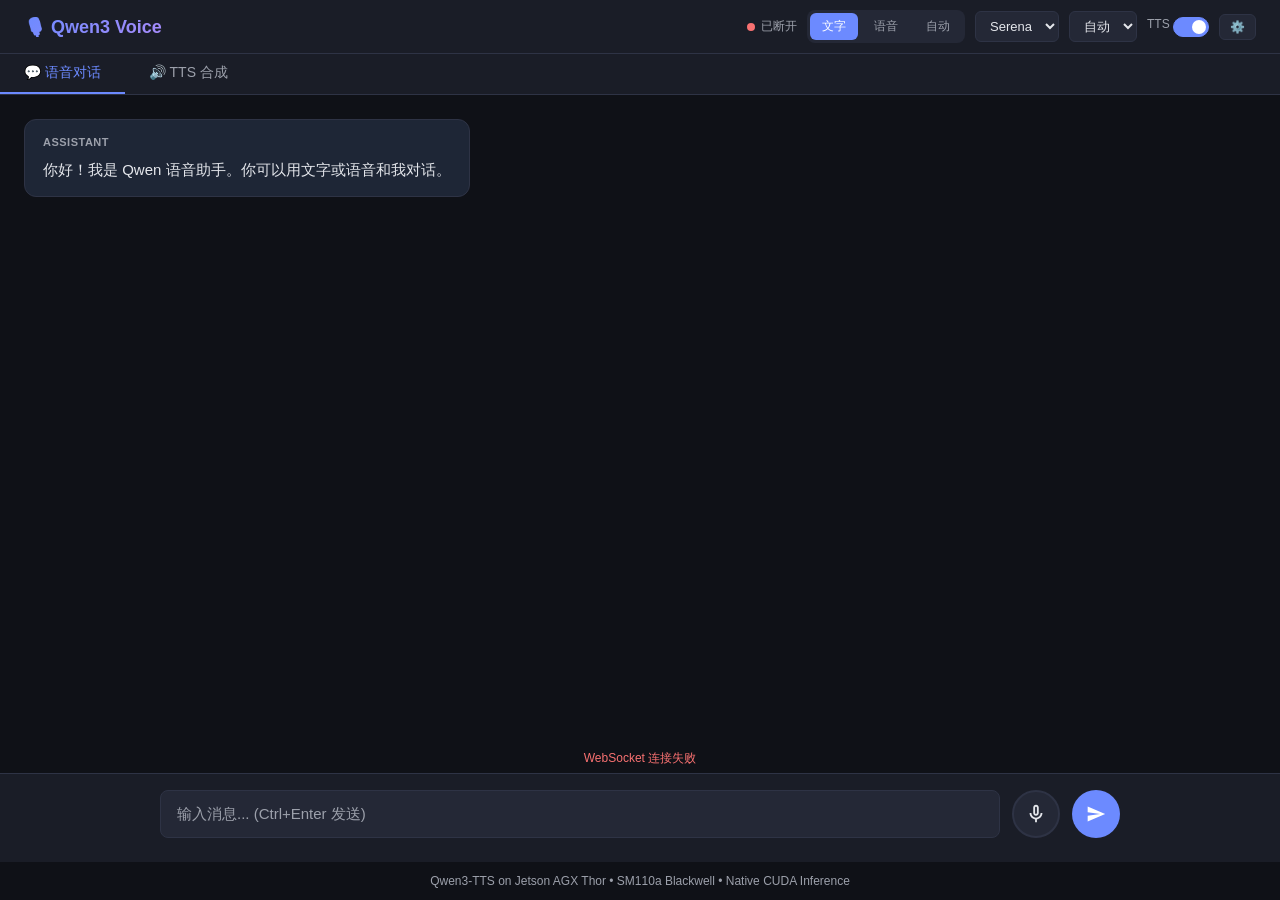
==== examples/index.html @ cc142a1f "revert: remove cross-port API_BASE/WS_BASE — WebUI served from backend 8080 directly" ====
<!DOCTYPE html>
<html lang="zh-CN">
<head>
<meta charset="UTF-8">
<meta name="viewport" content="width=device-width, initial-scale=1.0">
<title>Qwen3 Voice — 语音对话 & TTS</title>
<style>
:root {
  --bg: #0f1117;
  --surface: #1a1d27;
  --surface2: #242836;
  --primary: #6c8aff;
  --primary-hover: #8da4ff;
  --text: #e4e6eb;
  --text2: #9ca0ab;
  --border: #2e3345;
  --success: #4ade80;
  --error: #f87171;
  --recording: #ef4444;
  --radius: 12px;
  --user-bg: #2a3154;
  --assistant-bg: #1e2636;
}

* { margin: 0; padding: 0; box-sizing: border-box; }

body {
  font-family: -apple-system, BlinkMacSystemFont, 'Segoe UI', 'PingFang SC',
               'Hiragino Sans GB', 'Microsoft YaHei', sans-serif;
  background: var(--bg);
  color: var(--text);
  height: 100vh;
  display: flex;
  flex-direction: column;
}

/* ======== Header ======== */
.header {
  display: flex;
  align-items: center;
  justify-content: space-between;
  padding: 10px 24px;
  background: var(--surface);
  border-bottom: 1px solid var(--border);
  flex-shrink: 0;
  flex-wrap: wrap;
  gap: 8px;
}

.header h1 {
  font-size: 18px;
  font-weight: 700;
  background: linear-gradient(135deg, var(--primary), #a78bfa);
  -webkit-background-clip: text;
  -webkit-text-fill-color: transparent;
  flex-shrink: 0;
}

.header-controls {
  display: flex;
  gap: 10px;
  align-items: center;
  flex-wrap: wrap;
}

.header-controls label { font-size: 12px; color: var(--text2); }

.header-controls select {
  padding: 6px 10px;
  background: var(--surface2);
  border: 1px solid var(--border);
  border-radius: 6px;
  color: var(--text);
  font-size: 13px;
  outline: none;
}

/* ======== Tab bar ======== */
.tab-bar {
  display: flex;
  gap: 0;
  background: var(--surface);
  border-bottom: 1px solid var(--border);
  flex-shrink: 0;
}

.tab-bar button {
  padding: 10px 24px;
  background: transparent;
  border: none;
  border-bottom: 2px solid transparent;
  color: var(--text2);
  font-size: 14px;
  font-weight: 500;
  cursor: pointer;
  transition: all 0.2s;
  font-family: inherit;
}

.tab-bar button:hover { color: var(--text); }
.tab-bar button.active { color: var(--primary); border-bottom-color: var(--primary); }

.tab-content { display: none; flex: 1; overflow: hidden; flex-direction: column; }
.tab-content.active { display: flex; }

/* ======== Voice Chat Tab ======== */
.chat-area {
  flex: 1;
  overflow-y: auto;
  padding: 24px;
  display: flex;
  flex-direction: column;
  gap: 16px;
}

.message {
  max-width: 80%;
  padding: 14px 18px;
  border-radius: var(--radius);
  line-height: 1.6;
  font-size: 15px;
}

.message.user {
  align-self: flex-end;
  background: var(--user-bg);
  border: 1px solid rgba(108, 138, 255, 0.2);
}

.message.assistant {
  align-self: flex-start;
  background: var(--assistant-bg);
  border: 1px solid var(--border);
}

.message .role-tag {
  font-size: 11px;
  font-weight: 600;
  color: var(--text2);
  text-transform: uppercase;
  margin-bottom: 6px;
  letter-spacing: 0.5px;
}

.message .content {
  white-space: pre-wrap;
  word-break: break-word;
}

.message .meta {
  font-size: 11px;
  color: var(--text2);
  margin-top: 6px;
}

/* Input area */
.input-area {
  padding: 16px 24px;
  background: var(--surface);
  border-top: 1px solid var(--border);
  flex-shrink: 0;
}

.input-row {
  display: flex;
  gap: 12px;
  align-items: flex-end;
  max-width: 960px;
  margin: 0 auto;
}

.input-row textarea {
  flex: 1;
  padding: 12px 16px;
  background: var(--surface2);
  border: 1px solid var(--border);
  border-radius: 8px;
  color: var(--text);
  font-size: 15px;
  line-height: 1.5;
  resize: none;
  outline: none;
  font-family: inherit;
  max-height: 120px;
  min-height: 44px;
}

.input-row textarea:focus { border-color: var(--primary); }
.input-row textarea::placeholder { color: var(--text2); }

.mic-btn {
  width: 48px; height: 48px;
  border-radius: 50%;
  border: 2px solid var(--border);
  background: var(--surface2);
  color: var(--text);
  cursor: pointer;
  display: flex;
  align-items: center;
  justify-content: center;
  transition: all 0.2s;
  flex-shrink: 0;
}

.mic-btn:hover { border-color: var(--primary); background: rgba(108, 138, 255, 0.1); }

.mic-btn.recording {
  border-color: var(--recording);
  background: rgba(239, 68, 68, 0.15);
  animation: pulse 1.5s ease infinite;
}

.mic-btn svg { width: 22px; height: 22px; }

@keyframes pulse {
  0%, 100% { box-shadow: 0 0 0 0 rgba(239, 68, 68, 0.4); }
  50% { box-shadow: 0 0 0 12px rgba(239, 68, 68, 0); }
}

.send-btn {
  width: 48px; height: 48px;
  border-radius: 50%;
  border: none;
  background: var(--primary);
  color: #fff;
  cursor: pointer;
  display: flex;
  align-items: center;
  justify-content: center;
  transition: all 0.2s;
  flex-shrink: 0;
}

.send-btn:hover:not(:disabled) { background: var(--primary-hover); }
.send-btn:disabled { opacity: 0.4; cursor: not-allowed; }
.send-btn svg { width: 20px; height: 20px; }

.mode-toggle {
  display: flex;
  gap: 4px;
  background: var(--surface2);
  border-radius: 8px;
  padding: 3px;
}

.mode-toggle button {
  padding: 5px 12px;
  font-size: 12px;
  border: none;
  border-radius: 6px;
  background: transparent;
  color: var(--text2);
  cursor: pointer;
  transition: all 0.2s;
  font-family: inherit;
}

.mode-toggle button.active { background: var(--primary); color: #fff; }

.toggle-switch {
  position: relative;
  display: inline-block;
  width: 36px; height: 20px;
}

.toggle-switch input { opacity: 0; width: 0; height: 0; }

.toggle-slider {
  position: absolute;
  cursor: pointer;
  top: 0; left: 0; right: 0; bottom: 0;
  background: var(--surface2);
  border: 1px solid var(--border);
  border-radius: 10px;
  transition: 0.3s;
}

.toggle-slider:before {
  content: '';
  position: absolute;
  height: 14px; width: 14px;
  left: 2px; bottom: 2px;
  background: var(--text2);
  border-radius: 50%;
  transition: 0.3s;
}

.toggle-switch input:checked + .toggle-slider { background: var(--primary); border-color: var(--primary); }
.toggle-switch input:checked + .toggle-slider:before { transform: translateX(16px); background: #fff; }

/* Connection status */
.ws-status {
  display: inline-flex;
  align-items: center;
  gap: 6px;
  font-size: 12px;
  color: var(--text2);
}

.ws-dot {
  width: 8px; height: 8px;
  border-radius: 50%;
  background: var(--error);
  transition: background 0.3s;
}

.ws-dot.connected { background: var(--success); }

.settings-row {
  display: flex;
  gap: 16px;
  align-items: center;
  margin-top: 8px;
  font-size: 12px;
  color: var(--text2);
}

.status-bar {
  font-size: 12px;
  color: var(--text2);
  text-align: center;
  padding: 6px;
  display: none;
}

.status-bar.visible { display: block; }
.status-bar.error { color: var(--error); }

.streaming-cursor::after {
  content: '▊';
  animation: blink 1s step-end infinite;
  color: var(--primary);
}

@keyframes blink { 50% { opacity: 0; } }

/* ======== TTS Tab ======== */
.tts-container {
  width: 100%;
  max-width: 720px;
  padding: 24px;
  margin: 0 auto;
  overflow-y: auto;
  flex: 1;
}

.card {
  background: var(--surface);
  border: 1px solid var(--border);
  border-radius: var(--radius);
  padding: 24px;
  margin-bottom: 16px;
}

.form-group { margin-bottom: 16px; }

.form-group label {
  display: block;
  font-size: 13px;
  font-weight: 600;
  color: var(--text2);
  text-transform: uppercase;
  letter-spacing: 0.5px;
  margin-bottom: 6px;
}

.tts-container textarea {
  width: 100%;
  min-height: 120px;
  padding: 12px 16px;
  background: var(--surface2);
  border: 1px solid var(--border);
  border-radius: 8px;
  color: var(--text);
  font-size: 16px;
  line-height: 1.6;
  resize: vertical;
  outline: none;
  transition: border-color 0.2s;
  font-family: inherit;
}

.tts-container textarea:focus { border-color: var(--primary); }

.row { display: flex; gap: 12px; }
.row > * { flex: 1; }

.tts-container select, .tts-container input[type="text"] {
  width: 100%;
  padding: 10px 14px;
  background: var(--surface2);
  border: 1px solid var(--border);
  border-radius: 8px;
  color: var(--text);
  font-size: 14px;
  outline: none;
  transition: border-color 0.2s;
  appearance: none;
  font-family: inherit;
}

.tts-container select:focus, .tts-container input:focus { border-color: var(--primary); }

.tts-container select {
  background-image: url("data:image/svg+xml,%3Csvg xmlns='http://www.w3.org/2000/svg' width='12' height='12' fill='%239ca0ab'%3E%3Cpath d='M6 8L1 3h10z'/%3E%3C/svg%3E");
  background-repeat: no-repeat;
  background-position: right 14px center;
  padding-right: 36px;
}

.btn {
  display: inline-flex;
  align-items: center;
  justify-content: center;
  gap: 8px;
  padding: 12px 28px;
  font-size: 15px;
  font-weight: 600;
  border: none;
  border-radius: 8px;
  cursor: pointer;
  transition: all 0.2s;
  font-family: inherit;
}

.btn-primary {
  background: var(--primary);
  color: #fff;
  width: 100%;
}

.btn-primary:hover:not(:disabled) { background: var(--primary-hover); transform: translateY(-1px); }
.btn-primary:disabled { opacity: 0.5; cursor: not-allowed; }

.btn-secondary {
  background: var(--surface2);
  color: var(--text);
  border: 1px solid var(--border);
  padding: 8px 16px;
  font-size: 13px;
}

.btn-secondary:hover { background: var(--border); }

.tts-status {
  text-align: center;
  padding: 12px;
  font-size: 14px;
  color: var(--text2);
  display: none;
}

.tts-status.visible { display: block; }
.tts-status.error { color: var(--error); }
.tts-status.success { color: var(--success); }

.player { display: none; margin-top: 16px; }
.player.visible { display: block; }

.player audio {
  width: 100%;
  height: 48px;
  border-radius: 8px;
  outline: none;
}

.player-info {
  display: flex;
  justify-content: space-between;
  align-items: center;
  margin-top: 8px;
  font-size: 13px;
  color: var(--text2);
}

.presets {
  display: flex;
  flex-wrap: wrap;
  gap: 8px;
  margin-top: 8px;
}

.preset {
  padding: 6px 12px;
  background: var(--surface2);
  border: 1px solid var(--border);
  border-radius: 20px;
  font-size: 13px;
  color: var(--text2);
  cursor: pointer;
  transition: all 0.2s;
}

.preset:hover { background: var(--border); color: var(--text); }

.history-title {
  font-size: 14px;
  font-weight: 600;
  color: var(--text2);
  margin-bottom: 12px;
}

.history-item {
  display: flex;
  align-items: center;
  gap: 12px;
  padding: 10px 14px;
  background: var(--surface2);
  border-radius: 8px;
  margin-bottom: 8px;
  cursor: pointer;
  transition: background 0.2s;
}

.history-item:hover { background: var(--border); }

.history-item .text {
  flex: 1;
  font-size: 14px;
  white-space: nowrap;
  overflow: hidden;
  text-overflow: ellipsis;
}

.history-item .item-meta {
  font-size: 12px;
  color: var(--text2);
  white-space: nowrap;
}

.history-item .play-icon {
  width: 32px;
  height: 32px;
  border-radius: 50%;
  background: var(--primary);
  display: flex;
  align-items: center;
  justify-content: center;
  flex-shrink: 0;
}

.play-icon svg {
  width: 14px;
  height: 14px;
  fill: white;
  margin-left: 2px;
}

.spinner {
  display: inline-block;
  width: 16px; height: 16px;
  border: 2px solid rgba(255,255,255,0.3);
  border-top-color: #fff;
  border-radius: 50%;
  animation: spin 0.6s linear infinite;
}

@keyframes spin { to { transform: rotate(360deg); } }

/* API docs */
.api-section { margin-top: 24px; }

.api-section summary {
  cursor: pointer;
  font-size: 14px;
  font-weight: 600;
  color: var(--text2);
  padding: 8px 0;
}

.api-section pre {
  background: var(--surface2);
  border: 1px solid var(--border);
  border-radius: 8px;
  padding: 16px;
  font-size: 13px;
  overflow-x: auto;
  line-height: 1.5;
  margin-top: 8px;
  color: var(--text);
  font-family: 'SF Mono', 'Fira Code', 'Cascadia Code', monospace;
}

.api-section code { color: var(--primary); }

footer {
  padding: 12px;
  text-align: center;
  font-size: 12px;
  color: var(--text2);
  flex-shrink: 0;
}
</style>
</head>
<body>

<!-- ========== Header ========== -->
<div class="header">
  <h1>🎙️ Qwen3 Voice</h1>
  <div class="header-controls">
    <div class="ws-status">
      <span class="ws-dot" id="wsDot"></span>
      <span id="wsLabel">未连接</span>
    </div>
    <div class="mode-toggle">
      <button id="modeText" class="active" onclick="setMode('text')">文字</button>
      <button id="modeVoice" onclick="setMode('voice')">语音</button>
      <button id="modeAuto" onclick="setMode('auto')">自动</button>
    </div>
    <select id="voiceSelect" onchange="onVoiceChanged(); sendConfig()">
      <option value="serena">Serena</option>
    </select>
    <select id="langSelect" onchange="sendConfig()" title="TTS 语言/方言">
      <option value="">自动</option>
    </select>
    <label>
      <span>TTS</span>
      <label class="toggle-switch">
        <input type="checkbox" id="ttsToggle" checked onchange="sendConfig()">
        <span class="toggle-slider"></span>
      </label>
    </label>
    <button id="stopTtsBtn" onclick="stopTts()" style="display:none;padding:5px 10px;background:#e74c3c;border:none;border-radius:6px;color:white;font-size:12px;cursor:pointer;" title="停止语音播放">⏹ 停止</button>
    <button onclick="toggleTtsSettings()" style="padding:5px 10px;background:var(--surface2);border:1px solid var(--border);border-radius:6px;color:var(--text);font-size:12px;cursor:pointer;" title="TTS 采样参数">⚙️</button>
  </div>
</div>

<!-- TTS Settings Panel -->
<div id="ttsSettings" style="display:none;padding:10px 24px;background:var(--surface);border-bottom:1px solid var(--border);font-size:13px;">
  <div style="display:flex;gap:20px;align-items:center;flex-wrap:wrap;">
    <!-- VoiceDesign instruct input (hidden for custom_voice) -->
    <label id="instructLabel" style="display:none;color:var(--text2);width:100%">音色描述 (VoiceDesign):
      <input type="text" id="ttsInstruct" placeholder="例: 请用温柔甜美的女声朗读"
             style="width:100%;padding:4px 8px;background:var(--surface2);border:1px solid var(--border);border-radius:6px;color:var(--text);font-size:13px;margin-top:4px;"
             onchange="sendConfig()">
    </label>
    <label style="color:var(--text2)">Temperature:
      <input type="range" id="ttsTemp" min="0.1" max="1.5" step="0.05" value="0.9"
             oninput="document.getElementById('ttsTempVal').textContent=this.value" onchange="sendConfig()">
      <span id="ttsTempVal" style="color:var(--text);min-width:30px;display:inline-block">0.9</span>
    </label>
    <label style="color:var(--text2)">Top-K:
      <input type="range" id="ttsTopK" min="1" max="100" step="1" value="50"
             oninput="document.getElementById('ttsTopKVal').textContent=this.value" onchange="sendConfig()">
      <span id="ttsTopKVal" style="color:var(--text);min-width:24px;display:inline-block">50</span>
    </label>
    <label style="color:var(--text2)">Top-P:
      <input type="range" id="ttsTopP" min="0.1" max="1.0" step="0.05" value="1.0"
             oninput="document.getElementById('ttsTopPVal').textContent=this.value" onchange="sendConfig()">
      <span id="ttsTopPVal" style="color:var(--text);min-width:30px;display:inline-block">1.0</span>
    </label>
    <label style="color:var(--text2)">Rep Penalty:
      <input type="range" id="ttsRepPenalty" min="1.0" max="1.5" step="0.01" value="1.05"
             oninput="document.getElementById('ttsRepVal').textContent=this.value" onchange="sendConfig()">
      <span id="ttsRepVal" style="color:var(--text);min-width:30px;display:inline-block">1.05</span>
    </label>
    <button onclick="resetTtsDefaults()" style="padding:4px 10px;background:var(--surface2);border:1px solid var(--border);border-radius:6px;color:var(--text2);font-size:12px;cursor:pointer;">重置默认</button>
  </div>
  <!-- System Prompt Editor -->
  <div style="margin-top:10px;border-top:1px solid var(--border);padding-top:10px;">
    <div style="display:flex;align-items:center;gap:8px;margin-bottom:6px;">
      <span style="color:var(--text2);font-weight:500;">系统提示词</span>
      <button onclick="toggleSystemPrompt()" id="sysPromptToggleBtn" style="padding:2px 8px;background:var(--surface2);border:1px solid var(--border);border-radius:4px;color:var(--text2);font-size:11px;cursor:pointer;">展开</button>
      <button onclick="applySystemPrompt()" style="padding:2px 8px;background:#27ae60;border:none;border-radius:4px;color:white;font-size:11px;cursor:pointer;">应用</button>
      <button onclick="resetSystemPrompt()" style="padding:2px 8px;background:var(--surface2);border:1px solid var(--border);border-radius:4px;color:var(--text2);font-size:11px;cursor:pointer;">恢复默认</button>
    </div>
    <textarea id="systemPromptEditor" style="display:none;width:100%;min-height:120px;padding:8px;background:var(--surface2);border:1px solid var(--border);border-radius:6px;color:var(--text);font-size:12px;font-family:monospace;resize:vertical;line-height:1.5;" placeholder="输入系统提示词..."></textarea>
  </div>
</div>

<!-- ========== Tab Bar ========== -->
<div class="tab-bar">
  <button class="active" onclick="switchTab('voice', this)">💬 语音对话</button>
  <button onclick="switchTab('tts', this)">🔊 TTS 合成</button>
</div>

<!-- ========== Voice Chat Tab ========== -->
<div class="tab-content active" id="tab-voice">
  <div class="chat-area" id="chatArea">
    <div class="message assistant">
      <div class="role-tag">Assistant</div>
      <div class="content">你好！我是 Qwen 语音助手。你可以用文字或语音和我对话。</div>
    </div>
  </div>

  <div class="status-bar" id="statusBar"></div>

  <div class="input-area">
    <div class="input-row">
      <textarea id="inputText" placeholder="输入消息... (Ctrl+Enter 发送)" rows="1"
                oninput="autoResize(this)"></textarea>
      <button class="mic-btn" id="micBtn" onclick="toggleRecording()" title="按住说话">
        <svg viewBox="0 0 24 24" fill="currentColor">
          <path d="M12 14c1.66 0 3-1.34 3-3V5c0-1.66-1.34-3-3-3S9 3.34 9 5v6c0 1.66 1.34 3 3 3zm-1-9c0-.55.45-1 1-1s1 .45 1 1v6c0 .55-.45 1-1 1s-1-.45-1-1V5z"/>
          <path d="M17 11c0 2.76-2.24 5-5 5s-5-2.24-5-5H5c0 3.53 2.61 6.43 6 6.92V21h2v-3.08c3.39-.49 6-3.39 6-6.92h-2z"/>
        </svg>
      </button>
      <button class="send-btn" id="sendBtn" onclick="sendMessage()" title="发送">
        <svg viewBox="0 0 24 24" fill="currentColor">
          <path d="M2.01 21L23 12 2.01 3 2 10l15 2-15 2z"/>
        </svg>
      </button>
    </div>
    <div class="settings-row">
      <span id="recordingStatus"></span>
    </div>
  </div>
</div>

<!-- ========== TTS Tab ========== -->
<div class="tab-content" id="tab-tts">
  <div class="tts-container">
    <div class="card">
      <div class="form-group">
        <label>输入文本</label>
        <textarea id="ttsInputText" placeholder="请输入要合成的文本...">你好，我是通义千问。很高兴为你服务！</textarea>
        <div class="presets">
          <span class="preset" data-text="你好，我是通义千问。很高兴为你服务！">中文问候</span>
          <span class="preset" data-text="Hello, I'm Qwen. How can I help you today?">English</span>
          <span class="preset" data-text="春眠不觉晓，处处闻啼鸟。夜来风雨声，花落知多少。">古诗</span>
          <span class="preset" data-text="今天天气真好，我们一起出去散步吧。阳光明媚，微风轻拂，正是踏青的好时节。">长句</span>
          <span class="preset" data-text="1加1等于2，圆周率约等于3.14159。">数字</span>
        </div>
      </div>

      <div class="row">
        <div class="form-group">
          <label>说话人</label>
          <select id="ttsVoiceSelect" onchange="updateLangSelect()">
            <option value="serena">Serena</option>
          </select>
          <label style="margin-top:8px;">语言/方言</label>
          <select id="ttsLangSelect">
            <option value="">自动</option>
          </select>
          <!-- VoiceDesign instruct for TTS tab -->
          <div id="ttsTabInstructDiv" style="display:none;margin-top:8px;">
            <label>音色描述 (VoiceDesign)</label>
            <input type="text" id="ttsTabInstruct" placeholder="例: 请用温柔甜美的女声朗读"
                   style="width:100%;padding:6px 10px;margin-top:4px;">
          </div>
        </div>
        <div class="form-group">
          <label>输出格式</label>
          <select id="formatSelect">
            <option value="wav">WAV</option>
            <option value="pcm">PCM (raw)</option>
          </select>
        </div>
      </div>

      <button class="btn btn-primary" id="synthesizeBtn" onclick="synthesizeTts()">
        合成语音
      </button>

      <div class="tts-status" id="ttsStatus"></div>

      <div class="player" id="ttsPlayer">
        <audio id="ttsAudioPlayer" controls></audio>
        <div class="player-info">
          <span id="ttsAudioInfo"></span>
          <div>
            <button class="btn btn-secondary" onclick="downloadAudio()">⬇ 下载</button>
          </div>
        </div>
      </div>
    </div>

    <!-- History -->
    <div class="card" id="ttsHistoryCard" style="display:none">
      <div class="history-title">历史记录</div>
      <div id="ttsHistoryList"></div>
    </div>

    <!-- API Reference -->
    <details class="api-section card">
      <summary>📖 API 参考</summary>
      <h3 style="margin: 12px 0 8px; font-size: 15px;">POST /v1/audio/speech</h3>
      <p style="font-size: 13px; color: var(--text2); margin-bottom: 12px;">
        OpenAI 兼容的 TTS 端点。返回二进制音频数据。
      </p>
      <pre>{
  "model": "qwen3-tts",
  "input": "你好，世界！",
  "voice": "serena",
  "response_format": "wav",
  "speed": 1.0
}</pre>

      <h3 style="margin: 16px 0 8px; font-size: 15px;">cURL 示例</h3>
      <pre>curl -X POST http://localhost:8080/v1/audio/speech \
  -H "Content-Type: application/json" \
  -d '{"input":"你好世界","voice":"serena"}' \
  --output speech.wav</pre>

      <h3 style="margin: 16px 0 8px; font-size: 15px;">Python 示例</h3>
      <pre>from openai import OpenAI

client = OpenAI(base_url="http://localhost:8080/v1", api_key="none")
response = client.audio.speech.create(
    model="qwen3-tts",
    voice="serena",
    input="你好，我是通义千问！",
    response_format="wav"
)
response.stream_to_file("output.wav")</pre>

      <h3 style="margin: 16px 0 8px; font-size: 15px;">JavaScript Fetch</h3>
      <pre>const response = await fetch('/v1/audio/speech', {
  method: 'POST',
  headers: { 'Content-Type': 'application/json' },
  body: JSON.stringify({
    input: '你好世界',
    voice: 'serena',
    response_format: 'wav'
  })
});
const blob = await response.blob();
const url = URL.createObjectURL(blob);
const audio = new Audio(url);
audio.play();</pre>
    </details>
  </div>
</div>

<footer>
  Qwen3-TTS on Jetson AGX Thor &bull; SM110a Blackwell &bull; Native CUDA Inference
</footer>

<script>
// ============================================================================
// Tab Switching
// ============================================================================
function switchTab(tabId, btnEl) {
  document.querySelectorAll('.tab-content').forEach(t => t.classList.remove('active'));
  document.querySelectorAll('.tab-bar button').forEach(b => b.classList.remove('active'));
  document.getElementById('tab-' + tabId).classList.add('active');
  btnEl.classList.add('active');
}

// ============================================================================
// Voice Chat State
// ============================================================================
let ws = null;
let isRecording = false;
let isProcessing = false;
let currentMode = 'text';
let streamingDiv = null;
let streamingText = '';
let responseT0 = 0;

// Streaming ASR
let audioContext = null;
let audioWorkletNode = null;
let mediaStream = null;
const STREAM_SAMPLE_RATE = 16000;

// Streaming TTS playback
let ttsPlayCtx = null;
let ttsNextTime = 0;
let ttsPreBuffer = [];
let ttsSampleRate = 24000;
let ttsStreamActive = false;
let wasRecording = false;
let ttsTotalSize = 0;
let ttsDone = false;

// TTS model info
let ttsModelType = 'custom_voice';  // custom_voice, voice_design, voice_clone
let ttsAvailableVoices = ['serena'];
let ttsAvailableLanguages = [];
let ttsSpeakerDialects = {}; // speaker → dialect ("" = standard)

// ============================================================================
// TTS Info — 获取模型类型和可用音色
// ============================================================================
async function fetchTtsInfo() {
  try {
    const resp = await fetch('/v1/tts/info');
    if (!resp.ok) return;
    const info = await resp.json();
    if (!info.enabled) return;

    ttsModelType = info.model_type || 'custom_voice';
    // VoiceDesign/VoiceClone 可能没有预设音色, 需要清空默认
    ttsAvailableVoices = (info.available_voices && info.available_voices.length > 0)
        ? info.available_voices : [];
    if (info.available_languages && info.available_languages.length > 0) {
      ttsAvailableLanguages = info.available_languages;
    }
    if (info.speaker_dialects) {
      ttsSpeakerDialects = info.speaker_dialects;
    }
    if (info.sample_rate) ttsSampleRate = info.sample_rate;

    // 更新语音下拉框
    updateVoiceSelects();
    updateLangSelect();

    // VoiceDesign 模式显示 instruct 输入
    const isDesign = ttsModelType === 'voice_design';
    const isClone = ttsModelType === 'voice_clone';
    document.getElementById('instructLabel').style.display = isDesign ? 'block' : 'none';
    document.getElementById('ttsTabInstructDiv').style.display = isDesign ? 'block' : 'none';

    // VoiceDesign: 用 API 返回的默认 instruct 初始化输入框
    if (isDesign && info.default_instruct) {
      const instructEl = document.getElementById('ttsInstruct');
      const tabInstructEl = document.getElementById('ttsTabInstruct');
      if (instructEl && !instructEl.value) instructEl.value = info.default_instruct;
      if (tabInstructEl && !tabInstructEl.value) tabInstructEl.value = info.default_instruct;
    }

    // voice_design 模式隐藏 voice 选择
    document.getElementById('voiceSelect').style.display = (isDesign || isClone) ? 'none' : '';
    document.getElementById('ttsVoiceSelect').parentElement.style.display = (isDesign || isClone) ? 'none' : '';

    // voice_clone 提示
    if (isClone) {
      setStatus('当前加载的是复制音色模型 (voice_clone), 需要参考音频功能尚未支持');
    }
  } catch (e) {
    console.warn('Failed to fetch TTS info:', e);
  }
}

function updateVoiceSelects() {
  const selects = [document.getElementById('voiceSelect'), document.getElementById('ttsVoiceSelect')];
  for (const sel of selects) {
    const current = sel.value;
    sel.innerHTML = '';
    for (const v of ttsAvailableVoices) {
      const opt = document.createElement('option');
      opt.value = v;
      opt.textContent = voiceDisplayNames[v] || (v.charAt(0).toUpperCase() + v.slice(1).replace(/_/g, ' '));
      sel.appendChild(opt);
    }
    if (ttsAvailableVoices.includes(current)) {
      sel.value = current;
    }
  }
}

const voiceDisplayNames = {
  serena: 'Serena', vivian: 'Vivian', uncle_fu: 'Uncle Fu',
  ryan: 'Ryan', aiden: 'Aiden', ono_anna: 'Ono Anna', sohee: 'Sohee',
  eric: 'Eric (四川话)', dylan: 'Dylan (北京话)'
};

const langDisplayNames = {
  chinese: '中文', english: 'English', german: 'Deutsch', italian: 'Italiano',
  portuguese: 'Português', spanish: 'Español', japanese: '日本語', korean: '한국어',
  french: 'Français', russian: 'Русский', beijing_dialect: '北京话', sichuan_dialect: '四川话'
};

// 已知的方言语言名 (用于区分 standard vs dialect)
const dialectLanguages = new Set(['beijing_dialect', 'sichuan_dialect']);

function getFilteredLanguages(voice) {
  const dialect = ttsSpeakerDialects[voice];
  if (dialect) {
    // 方言角色: 显示其对应方言 + 所有标准语言
    return ttsAvailableLanguages.filter(l => l === dialect || !dialectLanguages.has(l));
  }
  // 标准角色: 只显示标准语言
  return ttsAvailableLanguages.filter(l => !dialectLanguages.has(l));
}

function updateLangSelect() {
  const voice = document.getElementById('voiceSelect').value;
  const selects = [
    { sel: document.getElementById('langSelect'), voice: voice },
    { sel: document.getElementById('ttsLangSelect'), voice: document.getElementById('ttsVoiceSelect').value }
  ];
  for (const { sel, voice: v } of selects) {
    const current = sel.value;
    const langs = getFilteredLanguages(v);
    sel.innerHTML = '<option value="">自动</option>';
    for (const lang of langs) {
      const opt = document.createElement('option');
      opt.value = lang;
      opt.textContent = langDisplayNames[lang] || lang;
      sel.appendChild(opt);
    }
    if (current && langs.includes(current)) {
      sel.value = current;
    } else {
      // 方言角色默认选中其方言, 标准角色默认"自动"
      const dialect = ttsSpeakerDialects[v];
      sel.value = (dialect && langs.includes(dialect)) ? dialect : '';
    }
  }
}

function onVoiceChanged() {
  const voice = document.getElementById('voiceSelect').value;
  const dialect = ttsSpeakerDialects[voice];
  if (dialect) {
    // 方言角色: 自动切换到其方言
    document.getElementById('langSelect').value = dialect;
  }
  updateLangSelect();
}

// ============================================================================
// WebSocket 连接
// ============================================================================
function connectWS() {
  const proto = (location.protocol === 'https:') ? 'wss:' : 'ws:';
  const url = proto + '//' + location.host + '/v1/voice';
  ws = new WebSocket(url);

  ws.onopen = () => {
    document.getElementById('wsDot').classList.add('connected');
    document.getElementById('wsLabel').textContent = '已连接';
    fetchTtsInfo();
    sendConfig();
    // 断线前在录音，重连后自动恢复
    if (wasRecording) {
      wasRecording = false;
      setTimeout(() => startStreaming(), 500);
    }
  };

  ws.onclose = () => {
    document.getElementById('wsDot').classList.remove('connected');
    document.getElementById('wsLabel').textContent = '已断开';
    // 重置所有会话状态，防止重连后交互被阻塞
    isProcessing = false;
    document.getElementById('sendBtn').disabled = false;
    if (streamingDiv) {
      const contentEl = streamingDiv.querySelector('.content');
      if (contentEl) contentEl.classList.remove('streaming-cursor');
      streamingDiv = null;
    }
    ttsStreamActive = false;
    if (ttsPlayCtx) { ttsPlayCtx.close(); ttsPlayCtx = null; }
    ttsPreBuffer = [];
    wasRecording = isRecording; // 记住断线前是否在录音，重连后自动恢复
    stopStreaming(false);
    setTimeout(connectWS, 3000);
  };

  ws.onerror = () => {
    setStatus('WebSocket 连接失败', 'error');
  };

  ws.onmessage = (e) => {
    if (e.data instanceof Blob) {
      handleTtsBinary(e.data);
      return;
    }
    const msg = JSON.parse(e.data);
    handleEvent(msg);
  };
}

function sendConfig() {
  if (!ws || ws.readyState !== WebSocket.OPEN) return;
  const voice = document.getElementById('voiceSelect').value;
  const tts = document.getElementById('ttsToggle').checked;
  const msg = {
    type: 'config', voice, tts,
    tts_language: document.getElementById('langSelect').value,
    tts_temperature: parseFloat(document.getElementById('ttsTemp').value),
    tts_top_k: parseInt(document.getElementById('ttsTopK').value),
    tts_top_p: parseFloat(document.getElementById('ttsTopP').value),
    tts_rep_penalty: parseFloat(document.getElementById('ttsRepPenalty').value)
  };
  // VoiceDesign instruct — 始终发送 (空值让服务端用默认)
  const instruct = document.getElementById('ttsInstruct').value.trim();
  if (ttsModelType === 'voice_design') msg.tts_instruct = instruct;
  else if (instruct) msg.tts_instruct = instruct;
  ws.send(JSON.stringify(msg));
}

function toggleTtsSettings() {
  const panel = document.getElementById('ttsSettings');
  panel.style.display = panel.style.display === 'none' ? 'block' : 'none';
}

function resetTtsDefaults() {
  document.getElementById('ttsTemp').value = 0.9;
  document.getElementById('ttsTempVal').textContent = '0.9';
  document.getElementById('ttsTopK').value = 50;
  document.getElementById('ttsTopKVal').textContent = '50';
  document.getElementById('ttsTopP').value = 1.0;
  document.getElementById('ttsTopPVal').textContent = '1.0';
  document.getElementById('ttsRepPenalty').value = 1.05;
  document.getElementById('ttsRepVal').textContent = '1.05';
  sendConfig();
}

let defaultSystemPrompt = '';

function toggleSystemPrompt() {
  const editor = document.getElementById('systemPromptEditor');
  const btn = document.getElementById('sysPromptToggleBtn');
  if (editor.style.display === 'none') {
    editor.style.display = 'block';
    btn.textContent = '收起';
  } else {
    editor.style.display = 'none';
    btn.textContent = '展开';
  }
}

function applySystemPrompt() {
  if (!ws || ws.readyState !== WebSocket.OPEN) return;
  const text = document.getElementById('systemPromptEditor').value;
  ws.send(JSON.stringify({ type: 'config', system_prompt: text }));
}

function resetSystemPrompt() {
  document.getElementById('systemPromptEditor').value = defaultSystemPrompt;
  applySystemPrompt();
}

// ============================================================================
// TTS Binary Handling (Voice Chat)
// ============================================================================
function handleTtsBinary(blob) {
  ttsTotalSize += blob.size;

  if (ttsStreamActive) {
    blob.arrayBuffer().then(buf => {
      const pcm16 = new Int16Array(buf);
      if (pcm16.length === 0) return;

      const float32 = new Float32Array(pcm16.length);
      for (let i = 0; i < pcm16.length; i++) {
        float32[i] = pcm16[i] / 32768.0;
      }

      if (!ttsPlayCtx) {
        ttsPreBuffer.push(float32);
        let totalSamples = 0;
        for (const c of ttsPreBuffer) totalSamples += c.length;
        const totalMs = (totalSamples / ttsSampleRate) * 1000;
        if (totalMs < 600) return;

        ttsPlayCtx = new AudioContext({ sampleRate: ttsSampleRate });
        ttsNextTime = ttsPlayCtx.currentTime + 0.05;
        for (const chunk of ttsPreBuffer) {
          const ab = ttsPlayCtx.createBuffer(1, chunk.length, ttsSampleRate);
          ab.copyToChannel(chunk, 0);
          const src = ttsPlayCtx.createBufferSource();
          src.buffer = ab;
          src.connect(ttsPlayCtx.destination);
          src.start(ttsNextTime);
          ttsNextTime += ab.duration;
        }
        ttsPreBuffer = [];
        return;
      }

      const audioBuf = ttsPlayCtx.createBuffer(1, float32.length, ttsSampleRate);
      audioBuf.copyToChannel(float32, 0);
      const source = ttsPlayCtx.createBufferSource();
      source.buffer = audioBuf;
      source.connect(ttsPlayCtx.destination);

      const now = ttsPlayCtx.currentTime;
      if (ttsNextTime < now) ttsNextTime = now + 0.15;
      source.start(ttsNextTime);
      ttsNextTime += audioBuf.duration;
    });
  } else {
    const audioUrl = URL.createObjectURL(blob);
    if (streamingDiv) {
      const audio = document.createElement('audio');
      audio.controls = true;
      audio.style.cssText = 'display:block;margin-top:8px;width:100%;height:36px;border-radius:6px;';
      audio.src = audioUrl;
      streamingDiv.appendChild(audio);
      audio.play().catch(() => {});
      scrollToBottom();
    }
  }
}

function waitForTtsPlaybackEnd(callback) {
  if (!ttsPlayCtx || ttsNextTime <= ttsPlayCtx.currentTime) {
    callback();
    return;
  }
  const remaining = (ttsNextTime - ttsPlayCtx.currentTime) * 1000;
  setTimeout(callback, remaining + 200);
}

// ============================================================================
// TTS Stop — 停止语音播放和生成
// ============================================================================
function stopTts() {
  // 1. 通知服务端中断
  if (ws && ws.readyState === WebSocket.OPEN) {
    ws.send(JSON.stringify({ type: 'interrupt' }));
  }
  // 2. 停止本地音频播放
  ttsStreamActive = false;
  ttsPreBuffer = [];
  if (ttsPlayCtx) {
    ttsPlayCtx.close().catch(() => {});
    ttsPlayCtx = null;
  }
  ttsNextTime = 0;
  // 3. 隐藏停止按钮
  document.getElementById('stopTtsBtn').style.display = 'none';
  // 4. 恢复 UI 状态
  isProcessing = false;
  document.getElementById('sendBtn').disabled = false;
  if (streamingDiv) {
    const contentEl = streamingDiv.querySelector('.content');
    if (contentEl) contentEl.classList.remove('streaming-cursor');
    streamingDiv = null;
  }
  clearStatus();
}

// ============================================================================
// Event Handling (Voice Chat)
// ============================================================================
function handleEvent(msg) {
  switch (msg.type) {
    case 'session.created':
      clearStatus();
      break;

    case 'config.updated':
      if (msg.system_prompt !== undefined) {
        const editor = document.getElementById('systemPromptEditor');
        if (!editor.value) {
          editor.value = msg.system_prompt;
        }
        if (!defaultSystemPrompt) {
          defaultSystemPrompt = msg.system_prompt;
        }
      }
      break;

    case 'status':
      if (msg.stage === 'asr') setStatus('正在转录语音...');
      else if (msg.stage === 'tts') setStatus('正在合成语音...');
      break;

    case 'stream.started':
      setStatus('🎤 正在听...');
      break;

    case 'stream.vad':
      setStatus('语音结束，正在识别...');
      wasRecording = true;
      stopStreaming(false);
      break;

    case 'stream.stopped':
      if (isProcessing && !streamingDiv) {
        isProcessing = false;
        document.getElementById('sendBtn').disabled = false;
        clearStatus();
      }
      break;

    case 'audio.level':
      updateAudioLevel(msg.rms || 0);
      break;

    case 'asr':
      addMessage('user', msg.text, null, 'ASR 识别');
      break;

    case 'tts.stream_start':
      ttsStreamActive = true;
      ttsSampleRate = msg.sample_rate || 24000;
      ttsNextTime = 0;
      ttsPreBuffer = [];
      if (ttsPlayCtx) { ttsPlayCtx.close(); ttsPlayCtx = null; }
      document.getElementById('stopTtsBtn').style.display = 'inline-block';
      break;

    case 'llm.start':
      responseT0 = performance.now();
      streamingText = '';
      streamingDiv = createStreamingMessage();
      ttsTotalSize = 0;
      ttsDone = false;
      setStatus('正在生成回复...');
      document.getElementById('stopTtsBtn').style.display = 'inline-block';
      break;

    case 'llm.delta':
      if (streamingDiv) {
        streamingText += msg.delta;
        const contentEl = streamingDiv.querySelector('.content');
        contentEl.textContent = streamingText;
        contentEl.classList.add('streaming-cursor');
        scrollToBottom();
      }
      break;

    case 'llm.done':
      if (streamingDiv) {
        const contentEl = streamingDiv.querySelector('.content');
        contentEl.classList.remove('streaming-cursor');
        const llmTime = ((performance.now() - responseT0) / 1000).toFixed(1);
        let metaText = `LLM ${llmTime}s`;
        if (msg.prompt_tokens) metaText += ` · ${msg.prompt_tokens} prompt`;
        if (msg.completion_tokens) metaText += ` · ${msg.completion_tokens} gen`;
        streamingDiv.dataset.llmMeta = metaText;
        let metaEl = streamingDiv.querySelector('.meta');
        if (!metaEl) {
          metaEl = document.createElement('div');
          metaEl.className = 'meta';
          streamingDiv.appendChild(metaEl);
        }
        metaEl.textContent = metaText;
      }
      clearStatus();
      break;

    case 'tts.meta':
      break;

    case 'tts.done':
      ttsDone = true;
      ttsStreamActive = false;
      document.getElementById('stopTtsBtn').style.display = 'none';
      if (!ttsPlayCtx && ttsPreBuffer.length > 0) {
        ttsPlayCtx = new AudioContext({ sampleRate: ttsSampleRate });
        ttsNextTime = ttsPlayCtx.currentTime + 0.05;
        for (const chunk of ttsPreBuffer) {
          const ab = ttsPlayCtx.createBuffer(1, chunk.length, ttsSampleRate);
          ab.copyToChannel(chunk, 0);
          const src = ttsPlayCtx.createBufferSource();
          src.buffer = ab;
          src.connect(ttsPlayCtx.destination);
          src.start(ttsNextTime);
          ttsNextTime += ab.duration;
        }
        ttsPreBuffer = [];
      }
      if (streamingDiv) {
        const metaEl = streamingDiv.querySelector('.meta');
        if (metaEl) {
          const sizeKB = (ttsTotalSize / 1024).toFixed(0);
          metaEl.textContent = (streamingDiv.dataset.llmMeta || '') +
            ` · TTS ${sizeKB}KB (${msg.segments || 1}段)`;
        }
      }
      clearStatus();
      streamingDiv = null;
      waitForTtsPlaybackEnd(() => {
        isProcessing = false;
        document.getElementById('sendBtn').disabled = false;
        if (wasRecording) {
          wasRecording = false;
          setTimeout(() => startStreaming(), 300);
        }
      });
      break;

    case 'error':
      setStatus(msg.message || '发生错误', 'error');
      isProcessing = false;
      document.getElementById('sendBtn').disabled = false;
      document.getElementById('stopTtsBtn').style.display = 'none';
      if (streamingDiv) {
        const contentEl = streamingDiv.querySelector('.content');
        contentEl.classList.remove('streaming-cursor');
        streamingDiv = null;
      }
      if (wasRecording) {
        wasRecording = false;
        setTimeout(() => startStreaming(), 500);
      }
      break;

    case 'history.cleared':
      break;
  }

  if (msg.type === 'llm.done' && !ttsStreamActive) {
    const ttsEnabled = document.getElementById('ttsToggle').checked;
    if (!ttsEnabled) {
      isProcessing = false;
      document.getElementById('sendBtn').disabled = false;
      document.getElementById('stopTtsBtn').style.display = 'none';
      streamingDiv = null;
      if (wasRecording) {
        wasRecording = false;
        setTimeout(() => startStreaming(), 300);
      }
    }
  }
}

// ============================================================================
// UI Helpers (Voice Chat)
// ============================================================================
function setMode(mode) {
  currentMode = mode;
  document.querySelectorAll('.mode-toggle button').forEach(b => b.classList.remove('active'));
  document.getElementById('mode' + mode.charAt(0).toUpperCase() + mode.slice(1)).classList.add('active');
  sendConfig();
}

function autoResize(el) {
  el.style.height = 'auto';
  el.style.height = Math.min(el.scrollHeight, 120) + 'px';
}

function setStatus(msg, type) {
  const bar = document.getElementById('statusBar');
  bar.textContent = msg;
  bar.className = 'status-bar visible' + (type ? ' ' + type : '');
}

function clearStatus() {
  document.getElementById('statusBar').className = 'status-bar';
}

function scrollToBottom() {
  const chatArea = document.getElementById('chatArea');
  chatArea.scrollTop = chatArea.scrollHeight;
}

function escapeHtml(s) {
  const div = document.createElement('div');
  div.textContent = s;
  return div.innerHTML;
}

function addMessage(role, content, audioUrl, meta) {
  const chatArea = document.getElementById('chatArea');
  const div = document.createElement('div');
  div.className = 'message ' + role;
  let html = '<div class="role-tag">' + (role === 'user' ? 'You' : 'Assistant') + '</div>';
  html += '<div class="content">' + escapeHtml(content) + '</div>';
  if (audioUrl) {
    html += '<audio controls src="' + escapeHtml(audioUrl) + '" style="display:block;margin-top:8px;width:100%;height:36px;border-radius:6px;"></audio>';
  }
  if (meta) {
    html += '<div class="meta">' + escapeHtml(meta) + '</div>';
  }
  div.innerHTML = html;
  chatArea.appendChild(div);
  scrollToBottom();
}

function createStreamingMessage() {
  const chatArea = document.getElementById('chatArea');
  const div = document.createElement('div');
  div.className = 'message assistant';
  div.innerHTML = '<div class="role-tag">Assistant</div><div class="content streaming-cursor"></div>';
  chatArea.appendChild(div);
  scrollToBottom();
  return div;
}

// ============================================================================
// Send Text Message (Voice Chat)
// ============================================================================
function sendMessage() {
  const input = document.getElementById('inputText');
  const text = input.value.trim();
  if (!text || isProcessing || !ws || ws.readyState !== WebSocket.OPEN) return;

  input.value = '';
  autoResize(input);

  addMessage('user', text);
  isProcessing = true;
  document.getElementById('sendBtn').disabled = true;

  ws.send(JSON.stringify({ type: 'chat', text }));
}

// ============================================================================
// Streaming ASR (AudioWorklet + PCM16)
// ============================================================================
async function toggleRecording() {
  if (isProcessing) return;
  if (isRecording) {
    stopStreaming(true);
  } else {
    await startStreaming();
  }
}

async function startStreaming() {
  if (!ws || ws.readyState !== WebSocket.OPEN) {
    setStatus('WebSocket 未连接', 'error');
    return;
  }

  try {
    mediaStream = await navigator.mediaDevices.getUserMedia({
      audio: { sampleRate: STREAM_SAMPLE_RATE, channelCount: 1,
               echoCancellation: true, noiseSuppression: true }
    });

    audioContext = new AudioContext({ sampleRate: STREAM_SAMPLE_RATE });
    const source = audioContext.createMediaStreamSource(mediaStream);

    const workletCode = `
      class PcmProcessor extends AudioWorkletProcessor {
        process(inputs) {
          const ch = inputs[0] && inputs[0][0];
          if (ch && ch.length > 0) {
            this.port.postMessage(ch);
          }
          return true;
        }
      }
      registerProcessor('pcm-processor', PcmProcessor);
    `;
    const blob = new Blob([workletCode], { type: 'application/javascript' });
    const moduleUrl = URL.createObjectURL(blob);
    await audioContext.audioWorklet.addModule(moduleUrl);
    URL.revokeObjectURL(moduleUrl);

    audioWorkletNode = new AudioWorkletNode(audioContext, 'pcm-processor');
    audioWorkletNode.port.onmessage = (e) => {
      if (!isRecording || !ws || ws.readyState !== WebSocket.OPEN) return;
      const float32 = e.data;
      const pcm16 = new Int16Array(float32.length);
      for (let i = 0; i < float32.length; i++) {
        const s = Math.max(-1, Math.min(1, float32[i]));
        pcm16[i] = s < 0 ? s * 0x8000 : s * 0x7FFF;
      }
      ws.send(pcm16.buffer);
    };

    source.connect(audioWorkletNode);
    audioWorkletNode.connect(audioContext.destination);

    const actualRate = audioContext.sampleRate;
    ws.send(JSON.stringify({ type: 'stream.start', sample_rate: actualRate }));

    isRecording = true;
    isProcessing = true;
    document.getElementById('micBtn').classList.add('recording');
    document.getElementById('recordingStatus').textContent = '🔴 实时语音流...';
    document.getElementById('sendBtn').disabled = true;

  } catch (err) {
    setStatus('无法访问麦克风: ' + err.message, 'error');
  }
}

function stopStreaming(sendStop) {
  if (!isRecording && !audioContext) return;

  isRecording = false;
  document.getElementById('micBtn').classList.remove('recording');
  document.getElementById('recordingStatus').textContent = '';

  if (audioWorkletNode) { audioWorkletNode.disconnect(); audioWorkletNode = null; }
  if (audioContext) { audioContext.close(); audioContext = null; }
  if (mediaStream) { mediaStream.getTracks().forEach(t => t.stop()); mediaStream = null; }

  if (sendStop && ws && ws.readyState === WebSocket.OPEN) {
    ws.send(JSON.stringify({ type: 'stream.stop' }));
  }
}

function updateAudioLevel(rms) {
  const statusEl = document.getElementById('recordingStatus');
  if (isRecording) {
    const bars = Math.min(5, Math.floor(rms * 100));
    const indicator = '█'.repeat(bars) + '░'.repeat(5 - bars);
    statusEl.textContent = '🔴 ' + indicator + ' 实时语音流...';
  }
}

// ============================================================================
// Keyboard Shortcuts (Voice Chat)
// ============================================================================
document.getElementById('inputText').addEventListener('keydown', e => {
  if ((e.ctrlKey || e.metaKey) && e.key === 'Enter') {
    e.preventDefault();
    sendMessage();
  }
});

document.addEventListener('keydown', e => {
  if (e.code === 'Space' && document.activeElement.tagName !== 'TEXTAREA'
      && document.activeElement.tagName !== 'INPUT') {
    e.preventDefault();
    toggleRecording();
  }
});

// ============================================================================
// TTS Tab — REST API Synthesis
// ============================================================================
let ttsCurrentBlob = null;
let ttsCurrentUrl = null;
let ttsHistory = [];

document.querySelectorAll('.preset').forEach(el => {
  el.addEventListener('click', () => {
    document.getElementById('ttsInputText').value = el.dataset.text;
  });
});

function setTtsStatus(msg, type) {
  const el = document.getElementById('ttsStatus');
  el.textContent = msg;
  el.className = 'tts-status visible' + (type ? ' ' + type : '');
}

function clearTtsStatus() {
  document.getElementById('ttsStatus').className = 'tts-status';
}

async function synthesizeTts() {
  const text = document.getElementById('ttsInputText').value.trim();
  if (!text) { setTtsStatus('请输入要合成的文本', 'error'); return; }

  // VoiceDesign 模式不发送 voice (无预设音色), 音色完全由 instruct 决定
  const voice = (ttsModelType === 'voice_design') ? '' : document.getElementById('ttsVoiceSelect').value;
  const format = document.getElementById('formatSelect').value;
  const instruct = document.getElementById('ttsTabInstruct')?.value.trim() || undefined;
  if (ttsModelType === 'voice_design') {
    console.log('[TTS Tab] VoiceDesign synthesis, instruct:', instruct || '(use default)');
  }

  const btn = document.getElementById('synthesizeBtn');
  btn.disabled = true;
  btn.innerHTML = '<span class="spinner"></span> 合成中...';

  document.getElementById('ttsPlayer').className = 'player';
  setTtsStatus('正在合成语音，请稍候...');

  const t0 = performance.now();

  try {
    const response = await fetch('/v1/audio/speech', {
      method: 'POST',
      headers: { 'Content-Type': 'application/json' },
      body: JSON.stringify({
        model: 'qwen3-tts',
        input: text,
        voice: voice,
        response_format: format,
        speed: 1.0,
        language: document.getElementById('ttsLangSelect').value || undefined,
        instruct: instruct
      })
    });

    if (!response.ok) {
      let errMsg = 'HTTP ' + response.status;
      try { const errJson = await response.json(); errMsg = errJson.error?.message || errMsg; } catch {}
      throw new Error(errMsg);
    }

    const blob = await response.blob();
    const elapsed = ((performance.now() - t0) / 1000).toFixed(1);

    if (ttsCurrentUrl) URL.revokeObjectURL(ttsCurrentUrl);

    ttsCurrentBlob = blob;
    if (format === 'pcm') {
      ttsCurrentBlob = await wrapPcmAsWav(blob, 24000);
    }

    ttsCurrentUrl = URL.createObjectURL(ttsCurrentBlob);

    const audioPlayer = document.getElementById('ttsAudioPlayer');
    audioPlayer.src = ttsCurrentUrl;

    document.getElementById('ttsPlayer').className = 'player visible';

    const sizeKB = (blob.size / 1024).toFixed(1);
    document.getElementById('ttsAudioInfo').textContent =
      sizeKB + ' KB · ' + elapsed + 's · ' + (voice || 'default');

    setTtsStatus('合成完成 (' + elapsed + 's)', 'success');
    try { await audioPlayer.play(); } catch {}

    addTtsHistory(text, voice, ttsCurrentUrl, elapsed, sizeKB);

  } catch (err) {
    setTtsStatus('合成失败: ' + err.message, 'error');
  } finally {
    btn.disabled = false;
    btn.innerHTML = '合成语音';
  }
}

async function wrapPcmAsWav(blob, sampleRate) {
  const pcmData = await blob.arrayBuffer();
  const wavBuffer = new ArrayBuffer(44 + pcmData.byteLength);
  const view = new DataView(wavBuffer);

  function writeStr(offset, str) {
    for (let i = 0; i < str.length; i++) view.setUint8(offset + i, str.charCodeAt(i));
  }

  writeStr(0, 'RIFF');
  view.setUint32(4, 36 + pcmData.byteLength, true);
  writeStr(8, 'WAVE');
  writeStr(12, 'fmt ');
  view.setUint32(16, 16, true);
  view.setUint16(20, 1, true);
  view.setUint16(22, 1, true);
  view.setUint32(24, sampleRate, true);
  view.setUint32(28, sampleRate * 2, true);
  view.setUint16(32, 2, true);
  view.setUint16(34, 16, true);
  writeStr(36, 'data');
  view.setUint32(40, pcmData.byteLength, true);

  new Uint8Array(wavBuffer, 44).set(new Uint8Array(pcmData));
  return new Blob([wavBuffer], { type: 'audio/wav' });
}

function downloadAudio() {
  if (!ttsCurrentBlob) return;
  const format = document.getElementById('formatSelect').value;
  const a = document.createElement('a');
  a.href = ttsCurrentUrl;
  a.download = 'speech.' + (format === 'pcm' ? 'wav' : format);
  a.click();
}

function addTtsHistory(text, voice, audioUrl, elapsed, sizeKB) {
  ttsHistory.unshift({ text, voice, audioUrl, elapsed, sizeKB });
  if (ttsHistory.length > 20) ttsHistory.pop();
  renderTtsHistory();
}

function renderTtsHistory() {
  const card = document.getElementById('ttsHistoryCard');
  const list = document.getElementById('ttsHistoryList');

  if (ttsHistory.length === 0) { card.style.display = 'none'; return; }
  card.style.display = 'block';

  list.innerHTML = ttsHistory.map((item, idx) =>
    '<div class="history-item" onclick="playTtsHistory(' + idx + ')">' +
    '<div class="play-icon"><svg viewBox="0 0 24 24"><path d="M8 5v14l11-7z"/></svg></div>' +
    '<div class="text">' + escapeHtml(item.text) + '</div>' +
    '<div class="item-meta">' + (item.voice || 'default') + ' · ' + item.elapsed + 's</div></div>'
  ).join('');
}

function playTtsHistory(idx) {
  const item = ttsHistory[idx];
  if (!item?.audioUrl) return;
  const player = document.getElementById('ttsAudioPlayer');
  player.src = item.audioUrl;
  document.getElementById('ttsPlayer').className = 'player visible';
  document.getElementById('ttsAudioInfo').textContent =
    item.sizeKB + ' KB · ' + item.elapsed + 's · ' + (item.voice || 'default');
  player.play();
}

// ============================================================================
// Init
// ============================================================================
connectWS();
</script>
</body>
</html>
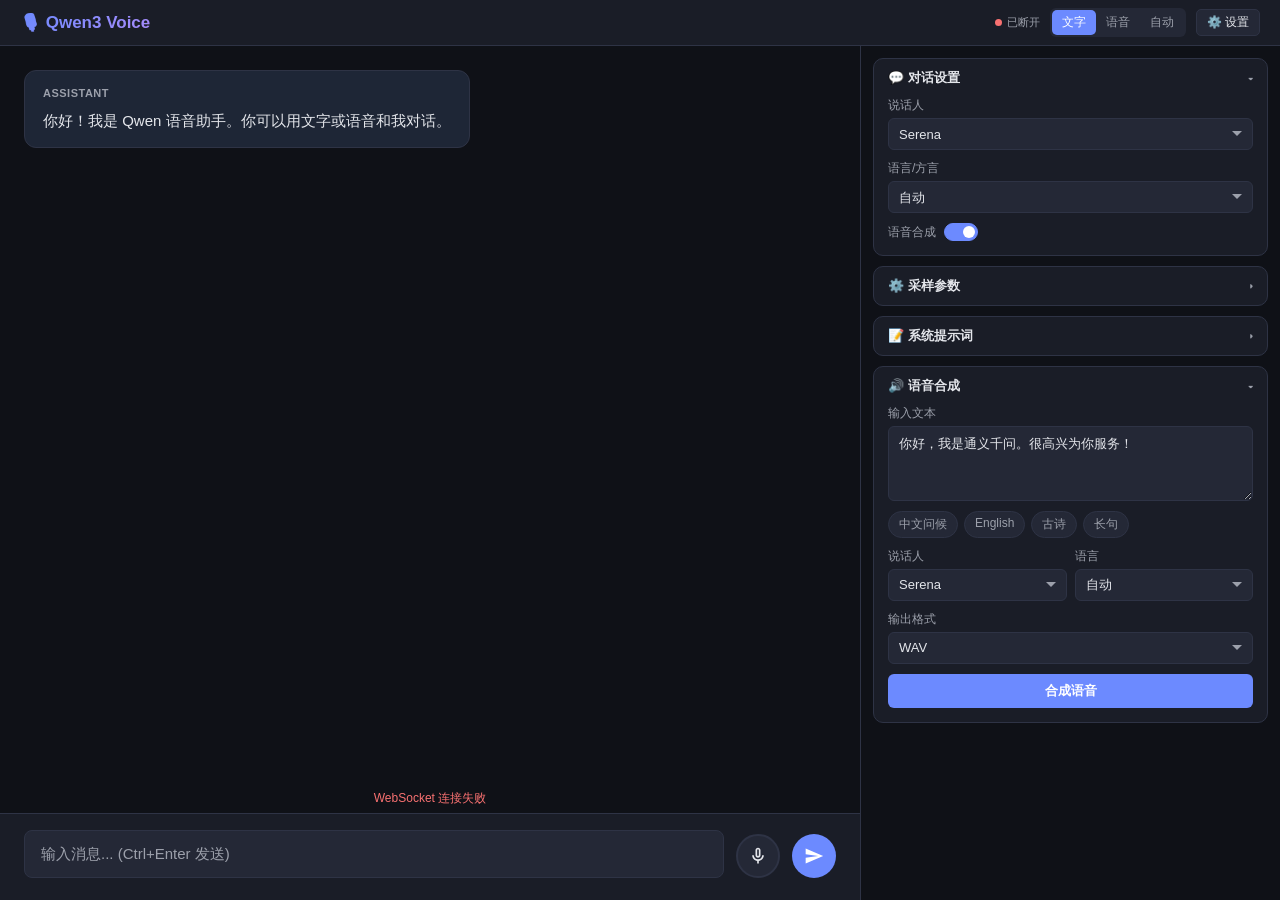
==== commit c1627f15: "fix: route webui to serve API and stream clone voice in chat" ====
--- a/examples/index.html
+++ b/examples/index.html
@@ -39,16 +39,15 @@
   display: flex;
   align-items: center;
   justify-content: space-between;
-  padding: 10px 24px;
+  padding: 8px 20px;
   background: var(--surface);
   border-bottom: 1px solid var(--border);
   flex-shrink: 0;
-  flex-wrap: wrap;
   gap: 8px;
 }
 
 .header h1 {
-  font-size: 18px;
+  font-size: 17px;
   font-weight: 700;
   background: linear-gradient(135deg, var(--primary), #a78bfa);
   -webkit-background-clip: text;
@@ -63,47 +62,150 @@
   flex-wrap: wrap;
 }
 
-.header-controls label { font-size: 12px; color: var(--text2); }
-
-.header-controls select {
-  padding: 6px 10px;
+/* ======== Split Layout ======== */
+.split-layout {
+  flex: 1;
+  display: flex;
+  overflow: hidden;
+}
+
+.left-panel {
+  flex: 1;
+  display: flex;
+  flex-direction: column;
+  overflow: hidden;
+  min-width: 0;
+}
+
+.right-panel {
+  width: 420px;
+  flex-shrink: 0;
+  overflow-y: auto;
+  overflow-x: hidden;
+  padding: 12px;
+  display: flex;
+  flex-direction: column;
+  gap: 10px;
+  border-left: 1px solid var(--border);
+  background: var(--bg);
+  scrollbar-width: thin;
+  scrollbar-color: var(--border) transparent;
+}
+
+.right-panel.hidden { display: none; }
+
+/* ======== Panel Sections ======== */
+.panel-section {
+  background: var(--surface);
+  border: 1px solid var(--border);
+  border-radius: 10px;
+}
+
+.panel-header {
+  display: flex;
+  justify-content: space-between;
+  align-items: center;
+  padding: 10px 14px;
+  cursor: pointer;
+  user-select: none;
+  font-weight: 600;
+  font-size: 13px;
+  transition: background 0.15s;
+  border-radius: 10px;
+}
+
+.panel-header:hover { background: var(--surface2); }
+
+.panel-header .toggle-icon {
+  font-size: 10px;
+  color: var(--text2);
+  transition: transform 0.2s;
+}
+
+.panel-header .toggle-icon.collapsed { transform: rotate(-90deg); }
+
+.panel-body {
+  padding: 0 14px 14px;
+}
+
+.panel-body.collapsed { display: none; }
+
+/* ======== Right Panel Forms ======== */
+.right-panel .form-group { margin-bottom: 10px; }
+
+.right-panel .form-group:last-child { margin-bottom: 0; }
+
+.right-panel .form-label {
+  display: block;
+  font-size: 12px;
+  font-weight: 500;
+  color: var(--text2);
+  margin-bottom: 4px;
+}
+
+.right-panel select,
+.right-panel input[type="text"],
+.right-panel textarea {
+  width: 100%;
+  padding: 7px 10px;
   background: var(--surface2);
   border: 1px solid var(--border);
   border-radius: 6px;
   color: var(--text);
   font-size: 13px;
   outline: none;
-}
-
-/* ======== Tab bar ======== */
-.tab-bar {
+  font-family: inherit;
+  transition: border-color 0.2s;
+  box-sizing: border-box;
+  max-width: 100%;
+}
+
+.right-panel select:focus,
+.right-panel input:focus,
+.right-panel textarea:focus { border-color: var(--primary); }
+
+.right-panel select {
+  appearance: none;
+  background-image: url("data:image/svg+xml,%3Csvg xmlns='http://www.w3.org/2000/svg' width='10' height='10' fill='%239ca0ab'%3E%3Cpath d='M5 7L0 2h10z'/%3E%3C/svg%3E");
+  background-repeat: no-repeat;
+  background-position: right 10px center;
+  padding-right: 28px;
+  min-height: 32px;
+  overflow: visible;
+}
+
+.right-panel textarea {
+  resize: vertical;
+  min-height: 60px;
+  line-height: 1.5;
+}
+
+.param-row {
   display: flex;
-  gap: 0;
-  background: var(--surface);
-  border-bottom: 1px solid var(--border);
-  flex-shrink: 0;
-}
-
-.tab-bar button {
-  padding: 10px 24px;
-  background: transparent;
-  border: none;
-  border-bottom: 2px solid transparent;
+  align-items: center;
+  gap: 8px;
+  margin-bottom: 6px;
+  font-size: 12px;
   color: var(--text2);
-  font-size: 14px;
-  font-weight: 500;
-  cursor: pointer;
-  transition: all 0.2s;
-  font-family: inherit;
-}
-
-.tab-bar button:hover { color: var(--text); }
-.tab-bar button.active { color: var(--primary); border-bottom-color: var(--primary); }
-
-.tab-content { display: none; flex: 1; overflow: hidden; flex-direction: column; }
-.tab-content.active { display: flex; }
-
-/* ======== Voice Chat Tab ======== */
+}
+
+.param-row label { min-width: 70px; }
+
+.param-row input[type="range"] { flex: 1; height: 4px; }
+
+.param-row .param-val {
+  min-width: 32px;
+  text-align: right;
+  color: var(--text);
+  font-size: 12px;
+}
+
+.row-flex { display: flex; gap: 8px; }
+.row-flex > * { flex: 1; }
+
+.btn-row { display: flex; gap: 6px; margin-top: 8px; }
+
+/* ======== Chat Area ======== */
 .chat-area {
   flex: 1;
   overflow-y: auto;
@@ -153,7 +255,7 @@
   margin-top: 6px;
 }
 
-/* Input area */
+/* ======== Input Area ======== */
 .input-area {
   padding: 16px 24px;
   background: var(--surface);
@@ -189,7 +291,7 @@
 .input-row textarea::placeholder { color: var(--text2); }
 
 .mic-btn {
-  width: 48px; height: 48px;
+  width: 44px; height: 44px;
   border-radius: 50%;
   border: 2px solid var(--border);
   background: var(--surface2);
@@ -210,7 +312,7 @@
   animation: pulse 1.5s ease infinite;
 }
 
-.mic-btn svg { width: 22px; height: 22px; }
+.mic-btn svg { width: 20px; height: 20px; }
 
 @keyframes pulse {
   0%, 100% { box-shadow: 0 0 0 0 rgba(239, 68, 68, 0.4); }
@@ -218,7 +320,7 @@
 }
 
 .send-btn {
-  width: 48px; height: 48px;
+  width: 44px; height: 44px;
   border-radius: 50%;
   border: none;
   background: var(--primary);
@@ -235,19 +337,20 @@
 .send-btn:disabled { opacity: 0.4; cursor: not-allowed; }
 .send-btn svg { width: 20px; height: 20px; }
 
+/* ======== Mode Toggle & Controls ======== */
 .mode-toggle {
   display: flex;
-  gap: 4px;
+  gap: 0;
   background: var(--surface2);
-  border-radius: 8px;
-  padding: 3px;
+  border-radius: 6px;
+  padding: 2px;
 }
 
 .mode-toggle button {
-  padding: 5px 12px;
+  padding: 4px 10px;
   font-size: 12px;
   border: none;
-  border-radius: 6px;
+  border-radius: 5px;
   background: transparent;
   color: var(--text2);
   cursor: pointer;
@@ -260,7 +363,7 @@
 .toggle-switch {
   position: relative;
   display: inline-block;
-  width: 36px; height: 20px;
+  width: 34px; height: 18px;
 }
 
 .toggle-switch input { opacity: 0; width: 0; height: 0; }
@@ -271,14 +374,14 @@
   top: 0; left: 0; right: 0; bottom: 0;
   background: var(--surface2);
   border: 1px solid var(--border);
-  border-radius: 10px;
+  border-radius: 9px;
   transition: 0.3s;
 }
 
 .toggle-slider:before {
   content: '';
   position: absolute;
-  height: 14px; width: 14px;
+  height: 12px; width: 12px;
   left: 2px; bottom: 2px;
   background: var(--text2);
   border-radius: 50%;
@@ -288,17 +391,16 @@
 .toggle-switch input:checked + .toggle-slider { background: var(--primary); border-color: var(--primary); }
 .toggle-switch input:checked + .toggle-slider:before { transform: translateX(16px); background: #fff; }
 
-/* Connection status */
 .ws-status {
   display: inline-flex;
   align-items: center;
-  gap: 6px;
-  font-size: 12px;
+  gap: 5px;
+  font-size: 11px;
   color: var(--text2);
 }
 
 .ws-dot {
-  width: 8px; height: 8px;
+  width: 7px; height: 7px;
   border-radius: 50%;
   background: var(--error);
   transition: background 0.3s;
@@ -310,7 +412,7 @@
   display: flex;
   gap: 16px;
   align-items: center;
-  margin-top: 8px;
+  margin-top: 6px;
   font-size: 12px;
   color: var(--text2);
 }
@@ -334,90 +436,17 @@
 
 @keyframes blink { 50% { opacity: 0; } }
 
-/* ======== TTS Tab ======== */
-.tts-container {
-  width: 100%;
-  max-width: 720px;
-  padding: 24px;
-  margin: 0 auto;
-  overflow-y: auto;
-  flex: 1;
-}
-
-.card {
-  background: var(--surface);
-  border: 1px solid var(--border);
-  border-radius: var(--radius);
-  padding: 24px;
-  margin-bottom: 16px;
-}
-
-.form-group { margin-bottom: 16px; }
-
-.form-group label {
-  display: block;
-  font-size: 13px;
-  font-weight: 600;
-  color: var(--text2);
-  text-transform: uppercase;
-  letter-spacing: 0.5px;
-  margin-bottom: 6px;
-}
-
-.tts-container textarea {
-  width: 100%;
-  min-height: 120px;
-  padding: 12px 16px;
-  background: var(--surface2);
-  border: 1px solid var(--border);
-  border-radius: 8px;
-  color: var(--text);
-  font-size: 16px;
-  line-height: 1.6;
-  resize: vertical;
-  outline: none;
-  transition: border-color 0.2s;
-  font-family: inherit;
-}
-
-.tts-container textarea:focus { border-color: var(--primary); }
-
-.row { display: flex; gap: 12px; }
-.row > * { flex: 1; }
-
-.tts-container select, .tts-container input[type="text"] {
-  width: 100%;
-  padding: 10px 14px;
-  background: var(--surface2);
-  border: 1px solid var(--border);
-  border-radius: 8px;
-  color: var(--text);
-  font-size: 14px;
-  outline: none;
-  transition: border-color 0.2s;
-  appearance: none;
-  font-family: inherit;
-}
-
-.tts-container select:focus, .tts-container input:focus { border-color: var(--primary); }
-
-.tts-container select {
-  background-image: url("data:image/svg+xml,%3Csvg xmlns='http://www.w3.org/2000/svg' width='12' height='12' fill='%239ca0ab'%3E%3Cpath d='M6 8L1 3h10z'/%3E%3C/svg%3E");
-  background-repeat: no-repeat;
-  background-position: right 14px center;
-  padding-right: 36px;
-}
-
+/* ======== Buttons ======== */
 .btn {
   display: inline-flex;
   align-items: center;
   justify-content: center;
-  gap: 8px;
-  padding: 12px 28px;
-  font-size: 15px;
+  gap: 6px;
+  padding: 8px 16px;
+  font-size: 13px;
   font-weight: 600;
   border: none;
-  border-radius: 8px;
+  border-radius: 6px;
   cursor: pointer;
   transition: all 0.2s;
   font-family: inherit;
@@ -429,23 +458,41 @@
   width: 100%;
 }
 
-.btn-primary:hover:not(:disabled) { background: var(--primary-hover); transform: translateY(-1px); }
+.btn-primary:hover:not(:disabled) { background: var(--primary-hover); }
 .btn-primary:disabled { opacity: 0.5; cursor: not-allowed; }
 
 .btn-secondary {
   background: var(--surface2);
   color: var(--text);
   border: 1px solid var(--border);
-  padding: 8px 16px;
-  font-size: 13px;
+  padding: 6px 12px;
+  font-size: 12px;
 }
 
 .btn-secondary:hover { background: var(--border); }
 
+.btn-sm {
+  padding: 4px 10px;
+  font-size: 11px;
+  font-weight: 500;
+  border-radius: 4px;
+}
+
+.btn-danger {
+  background: transparent;
+  color: var(--error);
+  border: 1px solid var(--error);
+  padding: 4px 10px;
+  font-size: 11px;
+}
+
+.btn-danger:hover { background: rgba(248,113,113,0.1); }
+
+/* ======== TTS Status & Player ======== */
 .tts-status {
   text-align: center;
-  padding: 12px;
-  font-size: 14px;
+  padding: 8px;
+  font-size: 13px;
   color: var(--text2);
   display: none;
 }
@@ -454,13 +501,13 @@
 .tts-status.error { color: var(--error); }
 .tts-status.success { color: var(--success); }
 
-.player { display: none; margin-top: 16px; }
+.player { display: none; margin-top: 10px; }
 .player.visible { display: block; }
 
 .player audio {
   width: 100%;
-  height: 48px;
-  border-radius: 8px;
+  height: 40px;
+  border-radius: 6px;
   outline: none;
 }
 
@@ -468,24 +515,25 @@
   display: flex;
   justify-content: space-between;
   align-items: center;
-  margin-top: 8px;
-  font-size: 13px;
+  margin-top: 6px;
+  font-size: 12px;
   color: var(--text2);
 }
 
+/* ======== Presets ======== */
 .presets {
   display: flex;
   flex-wrap: wrap;
-  gap: 8px;
-  margin-top: 8px;
+  gap: 6px;
+  margin-top: 6px;
 }
 
 .preset {
-  padding: 6px 12px;
+  padding: 4px 10px;
   background: var(--surface2);
   border: 1px solid var(--border);
-  border-radius: 20px;
-  font-size: 13px;
+  border-radius: 16px;
+  font-size: 12px;
   color: var(--text2);
   cursor: pointer;
   transition: all 0.2s;
@@ -493,21 +541,15 @@
 
 .preset:hover { background: var(--border); color: var(--text); }
 
-.history-title {
-  font-size: 14px;
-  font-weight: 600;
-  color: var(--text2);
-  margin-bottom: 12px;
-}
-
+/* ======== History ======== */
 .history-item {
   display: flex;
   align-items: center;
-  gap: 12px;
-  padding: 10px 14px;
+  gap: 10px;
+  padding: 8px 10px;
   background: var(--surface2);
-  border-radius: 8px;
-  margin-bottom: 8px;
+  border-radius: 6px;
+  margin-bottom: 6px;
   cursor: pointer;
   transition: background 0.2s;
 }
@@ -516,21 +558,20 @@
 
 .history-item .text {
   flex: 1;
-  font-size: 14px;
+  font-size: 13px;
   white-space: nowrap;
   overflow: hidden;
   text-overflow: ellipsis;
 }
 
 .history-item .item-meta {
-  font-size: 12px;
+  font-size: 11px;
   color: var(--text2);
   white-space: nowrap;
 }
 
 .history-item .play-icon {
-  width: 32px;
-  height: 32px;
+  width: 28px; height: 28px;
   border-radius: 50%;
   background: var(--primary);
   display: flex;
@@ -539,16 +580,12 @@
   flex-shrink: 0;
 }
 
-.play-icon svg {
-  width: 14px;
-  height: 14px;
-  fill: white;
-  margin-left: 2px;
-}
-
+.play-icon svg { width: 12px; height: 12px; fill: white; margin-left: 2px; }
+
+/* ======== Misc ======== */
 .spinner {
   display: inline-block;
-  width: 16px; height: 16px;
+  width: 14px; height: 14px;
   border: 2px solid rgba(255,255,255,0.3);
   border-top-color: #fff;
   border-radius: 50%;
@@ -557,38 +594,30 @@
 
 @keyframes spin { to { transform: rotate(360deg); } }
 
-/* API docs */
-.api-section { margin-top: 24px; }
-
-.api-section summary {
-  cursor: pointer;
-  font-size: 14px;
-  font-weight: 600;
-  color: var(--text2);
-  padding: 8px 0;
-}
-
-.api-section pre {
-  background: var(--surface2);
-  border: 1px solid var(--border);
-  border-radius: 8px;
-  padding: 16px;
-  font-size: 13px;
-  overflow-x: auto;
-  line-height: 1.5;
-  margin-top: 8px;
-  color: var(--text);
-  font-family: 'SF Mono', 'Fira Code', 'Cascadia Code', monospace;
-}
-
-.api-section code { color: var(--primary); }
-
-footer {
-  padding: 12px;
-  text-align: center;
-  font-size: 12px;
-  color: var(--text2);
-  flex-shrink: 0;
+.clone-audio-actions {
+  display: flex;
+  gap: 6px;
+  align-items: center;
+  flex-wrap: wrap;
+}
+
+.divider {
+  border: none;
+  border-top: 1px solid var(--border);
+  margin: 10px 0;
+}
+
+.hint { font-size: 11px; color: var(--text2); margin-top: 4px; }
+
+/* ======== Responsive ======== */
+@media (max-width: 900px) {
+  .right-panel { width: 360px; }
+}
+
+@media (max-width: 700px) {
+  .split-layout { flex-direction: column; }
+  .left-panel { flex: none; height: 50vh; }
+  .right-panel { width: 100%; border-left: none; border-top: 1px solid var(--border); }
 }
 </style>
 </head>
@@ -607,239 +636,290 @@
       <button id="modeVoice" onclick="setMode('voice')">语音</button>
       <button id="modeAuto" onclick="setMode('auto')">自动</button>
     </div>
-    <select id="voiceSelect" onchange="onVoiceChanged(); sendConfig()">
-      <option value="serena">Serena</option>
-    </select>
-    <select id="langSelect" onchange="sendConfig()" title="TTS 语言/方言">
-      <option value="">自动</option>
-    </select>
-    <label>
-      <span>TTS</span>
-      <label class="toggle-switch">
-        <input type="checkbox" id="ttsToggle" checked onchange="sendConfig()">
-        <span class="toggle-slider"></span>
-      </label>
-    </label>
-    <button id="stopTtsBtn" onclick="stopTts()" style="display:none;padding:5px 10px;background:#e74c3c;border:none;border-radius:6px;color:white;font-size:12px;cursor:pointer;" title="停止语音播放">⏹ 停止</button>
-    <button onclick="toggleTtsSettings()" style="padding:5px 10px;background:var(--surface2);border:1px solid var(--border);border-radius:6px;color:var(--text);font-size:12px;cursor:pointer;" title="TTS 采样参数">⚙️</button>
+    <button id="stopTtsBtn" onclick="stopTts()" style="display:none;padding:4px 10px;background:#e74c3c;border:none;border-radius:5px;color:white;font-size:11px;cursor:pointer;" title="停止语音播放">⏹ 停止</button>
+    <button onclick="toggleSidebar()" style="padding:4px 10px;background:var(--surface2);border:1px solid var(--border);border-radius:5px;color:var(--text);font-size:12px;cursor:pointer;" title="显示/隐藏设置面板">⚙️ 设置</button>
   </div>
 </div>
 
-<!-- TTS Settings Panel -->
-<div id="ttsSettings" style="display:none;padding:10px 24px;background:var(--surface);border-bottom:1px solid var(--border);font-size:13px;">
-  <div style="display:flex;gap:20px;align-items:center;flex-wrap:wrap;">
-    <!-- VoiceDesign instruct input (hidden for custom_voice) -->
-    <label id="instructLabel" style="display:none;color:var(--text2);width:100%">音色描述 (VoiceDesign):
-      <input type="text" id="ttsInstruct" placeholder="例: 请用温柔甜美的女声朗读"
-             style="width:100%;padding:4px 8px;background:var(--surface2);border:1px solid var(--border);border-radius:6px;color:var(--text);font-size:13px;margin-top:4px;"
-             onchange="sendConfig()">
-    </label>
-    <label style="color:var(--text2)">Temperature:
-      <input type="range" id="ttsTemp" min="0.1" max="1.5" step="0.05" value="0.9"
-             oninput="document.getElementById('ttsTempVal').textContent=this.value" onchange="sendConfig()">
-      <span id="ttsTempVal" style="color:var(--text);min-width:30px;display:inline-block">0.9</span>
-    </label>
-    <label style="color:var(--text2)">Top-K:
-      <input type="range" id="ttsTopK" min="1" max="100" step="1" value="50"
-             oninput="document.getElementById('ttsTopKVal').textContent=this.value" onchange="sendConfig()">
-      <span id="ttsTopKVal" style="color:var(--text);min-width:24px;display:inline-block">50</span>
-    </label>
-    <label style="color:var(--text2)">Top-P:
-      <input type="range" id="ttsTopP" min="0.1" max="1.0" step="0.05" value="1.0"
-             oninput="document.getElementById('ttsTopPVal').textContent=this.value" onchange="sendConfig()">
-      <span id="ttsTopPVal" style="color:var(--text);min-width:30px;display:inline-block">1.0</span>
-    </label>
-    <label style="color:var(--text2)">Rep Penalty:
-      <input type="range" id="ttsRepPenalty" min="1.0" max="1.5" step="0.01" value="1.05"
-             oninput="document.getElementById('ttsRepVal').textContent=this.value" onchange="sendConfig()">
-      <span id="ttsRepVal" style="color:var(--text);min-width:30px;display:inline-block">1.05</span>
-    </label>
-    <button onclick="resetTtsDefaults()" style="padding:4px 10px;background:var(--surface2);border:1px solid var(--border);border-radius:6px;color:var(--text2);font-size:12px;cursor:pointer;">重置默认</button>
-  </div>
-  <!-- System Prompt Editor -->
-  <div style="margin-top:10px;border-top:1px solid var(--border);padding-top:10px;">
-    <div style="display:flex;align-items:center;gap:8px;margin-bottom:6px;">
-      <span style="color:var(--text2);font-weight:500;">系统提示词</span>
-      <button onclick="toggleSystemPrompt()" id="sysPromptToggleBtn" style="padding:2px 8px;background:var(--surface2);border:1px solid var(--border);border-radius:4px;color:var(--text2);font-size:11px;cursor:pointer;">展开</button>
-      <button onclick="applySystemPrompt()" style="padding:2px 8px;background:#27ae60;border:none;border-radius:4px;color:white;font-size:11px;cursor:pointer;">应用</button>
-      <button onclick="resetSystemPrompt()" style="padding:2px 8px;background:var(--surface2);border:1px solid var(--border);border-radius:4px;color:var(--text2);font-size:11px;cursor:pointer;">恢复默认</button>
+<!-- ========== Main Split Layout ========== -->
+<div class="split-layout">
+
+  <!-- ===== Left Panel: Chat ===== -->
+  <div class="left-panel">
+    <div class="chat-area" id="chatArea">
+      <div class="message assistant">
+        <div class="role-tag">Assistant</div>
+        <div class="content">你好！我是 Qwen 语音助手。你可以用文字或语音和我对话。</div>
+      </div>
     </div>
-    <textarea id="systemPromptEditor" style="display:none;width:100%;min-height:120px;padding:8px;background:var(--surface2);border:1px solid var(--border);border-radius:6px;color:var(--text);font-size:12px;font-family:monospace;resize:vertical;line-height:1.5;" placeholder="输入系统提示词..."></textarea>
-  </div>
-</div>
-
-<!-- ========== Tab Bar ========== -->
-<div class="tab-bar">
-  <button class="active" onclick="switchTab('voice', this)">💬 语音对话</button>
-  <button onclick="switchTab('tts', this)">🔊 TTS 合成</button>
-</div>
-
-<!-- ========== Voice Chat Tab ========== -->
-<div class="tab-content active" id="tab-voice">
-  <div class="chat-area" id="chatArea">
-    <div class="message assistant">
-      <div class="role-tag">Assistant</div>
-      <div class="content">你好！我是 Qwen 语音助手。你可以用文字或语音和我对话。</div>
+
+    <div class="status-bar" id="statusBar"></div>
+
+    <div class="input-area">
+      <div class="input-row">
+        <textarea id="inputText" placeholder="输入消息... (Ctrl+Enter 发送)" rows="1"
+                  oninput="autoResize(this)"></textarea>
+        <button class="mic-btn" id="micBtn" onclick="toggleRecording()" title="按住说话">
+          <svg viewBox="0 0 24 24" fill="currentColor">
+            <path d="M12 14c1.66 0 3-1.34 3-3V5c0-1.66-1.34-3-3-3S9 3.34 9 5v6c0 1.66 1.34 3 3 3zm-1-9c0-.55.45-1 1-1s1 .45 1 1v6c0 .55-.45 1-1 1s-1-.45-1-1V5z"/>
+            <path d="M17 11c0 2.76-2.24 5-5 5s-5-2.24-5-5H5c0 3.53 2.61 6.43 6 6.92V21h2v-3.08c3.39-.49 6-3.39 6-6.92h-2z"/>
+          </svg>
+        </button>
+        <button class="send-btn" id="sendBtn" onclick="sendMessage()" title="发送">
+          <svg viewBox="0 0 24 24" fill="currentColor">
+            <path d="M2.01 21L23 12 2.01 3 2 10l15 2-15 2z"/>
+          </svg>
+        </button>
+      </div>
+      <div class="settings-row">
+        <span id="recordingStatus"></span>
+      </div>
     </div>
   </div>
 
-  <div class="status-bar" id="statusBar"></div>
-
-  <div class="input-area">
-    <div class="input-row">
-      <textarea id="inputText" placeholder="输入消息... (Ctrl+Enter 发送)" rows="1"
-                oninput="autoResize(this)"></textarea>
-      <button class="mic-btn" id="micBtn" onclick="toggleRecording()" title="按住说话">
-        <svg viewBox="0 0 24 24" fill="currentColor">
-          <path d="M12 14c1.66 0 3-1.34 3-3V5c0-1.66-1.34-3-3-3S9 3.34 9 5v6c0 1.66 1.34 3 3 3zm-1-9c0-.55.45-1 1-1s1 .45 1 1v6c0 .55-.45 1-1 1s-1-.45-1-1V5z"/>
-          <path d="M17 11c0 2.76-2.24 5-5 5s-5-2.24-5-5H5c0 3.53 2.61 6.43 6 6.92V21h2v-3.08c3.39-.49 6-3.39 6-6.92h-2z"/>
-        </svg>
-      </button>
-      <button class="send-btn" id="sendBtn" onclick="sendMessage()" title="发送">
-        <svg viewBox="0 0 24 24" fill="currentColor">
-          <path d="M2.01 21L23 12 2.01 3 2 10l15 2-15 2z"/>
-        </svg>
-      </button>
-    </div>
-    <div class="settings-row">
-      <span id="recordingStatus"></span>
-    </div>
-  </div>
-</div>
-
-<!-- ========== TTS Tab ========== -->
-<div class="tab-content" id="tab-tts">
-  <div class="tts-container">
-    <div class="card">
-      <div class="form-group">
-        <label>输入文本</label>
-        <textarea id="ttsInputText" placeholder="请输入要合成的文本...">你好，我是通义千问。很高兴为你服务！</textarea>
-        <div class="presets">
-          <span class="preset" data-text="你好，我是通义千问。很高兴为你服务！">中文问候</span>
-          <span class="preset" data-text="Hello, I'm Qwen. How can I help you today?">English</span>
-          <span class="preset" data-text="春眠不觉晓，处处闻啼鸟。夜来风雨声，花落知多少。">古诗</span>
-          <span class="preset" data-text="今天天气真好，我们一起出去散步吧。阳光明媚，微风轻拂，正是踏青的好时节。">长句</span>
-          <span class="preset" data-text="1加1等于2，圆周率约等于3.14159。">数字</span>
+  <!-- ===== Right Panel: Settings ===== -->
+  <div class="right-panel" id="rightPanel">
+
+    <!-- Section 1: 对话设置 -->
+    <div class="panel-section">
+      <div class="panel-header" onclick="togglePanel('chatSettingsBody')">
+        <span>💬 对话设置</span>
+        <span class="toggle-icon" id="chatSettingsBody_icon">▾</span>
+      </div>
+      <div class="panel-body" id="chatSettingsBody">
+        <div class="form-group" id="voiceSelectGroup">
+          <label class="form-label">说话人</label>
+          <select id="voiceSelect" onchange="onVoiceChanged(); sendConfig()">
+            <option value="serena">Serena</option>
+          </select>
+        </div>
+        <div class="form-group">
+          <label class="form-label">语言/方言</label>
+          <select id="langSelect" onchange="sendConfig()">
+            <option value="">自动</option>
+          </select>
+        </div>
+        <div class="form-group" style="display:flex;align-items:center;gap:8px;">
+          <span class="form-label" style="margin-bottom:0">语音合成</span>
+          <label class="toggle-switch">
+            <input type="checkbox" id="ttsToggle" checked onchange="sendConfig()">
+            <span class="toggle-slider"></span>
+          </label>
         </div>
       </div>
-
-      <div class="row">
+    </div>
+
+    <!-- Section 2: 采样参数 -->
+    <div class="panel-section">
+      <div class="panel-header" onclick="togglePanel('samplingBody')">
+        <span>⚙️ 采样参数</span>
+        <span class="toggle-icon collapsed" id="samplingBody_icon">▾</span>
+      </div>
+      <div class="panel-body collapsed" id="samplingBody">
+        <div class="param-row">
+          <label>Temperature</label>
+          <input type="range" id="ttsTemp" min="0.1" max="1.5" step="0.05" value="0.9"
+                 oninput="document.getElementById('ttsTempVal').textContent=this.value" onchange="sendConfig()">
+          <span class="param-val" id="ttsTempVal">0.9</span>
+        </div>
+        <div class="param-row">
+          <label>Top-K</label>
+          <input type="range" id="ttsTopK" min="1" max="100" step="1" value="50"
+                 oninput="document.getElementById('ttsTopKVal').textContent=this.value" onchange="sendConfig()">
+          <span class="param-val" id="ttsTopKVal">50</span>
+        </div>
+        <div class="param-row">
+          <label>Top-P</label>
+          <input type="range" id="ttsTopP" min="0.1" max="1.0" step="0.05" value="1.0"
+                 oninput="document.getElementById('ttsTopPVal').textContent=this.value" onchange="sendConfig()">
+          <span class="param-val" id="ttsTopPVal">1.0</span>
+        </div>
+        <div class="param-row">
+          <label>Rep Penalty</label>
+          <input type="range" id="ttsRepPenalty" min="1.0" max="1.5" step="0.01" value="1.05"
+                 oninput="document.getElementById('ttsRepVal').textContent=this.value" onchange="sendConfig()">
+          <span class="param-val" id="ttsRepVal">1.05</span>
+        </div>
+        <button class="btn btn-secondary btn-sm" onclick="resetTtsDefaults()" style="margin-top:4px;">重置默认</button>
+      </div>
+    </div>
+
+    <!-- Section 3: 系统提示词 -->
+    <div class="panel-section">
+      <div class="panel-header" onclick="togglePanel('sysPromptBody')">
+        <span>📝 系统提示词</span>
+        <span class="toggle-icon collapsed" id="sysPromptBody_icon">▾</span>
+      </div>
+      <div class="panel-body collapsed" id="sysPromptBody">
+        <textarea id="systemPromptEditor" rows="6" placeholder="输入系统提示词..."
+                  style="min-height:100px;font-size:12px;line-height:1.5;"></textarea>
+        <div class="btn-row">
+          <button class="btn btn-sm" style="background:#27ae60;color:white;" onclick="applySystemPrompt()">应用</button>
+          <button class="btn btn-secondary btn-sm" onclick="resetSystemPrompt()">恢复默认</button>
+        </div>
+      </div>
+    </div>
+
+    <!-- Section 4: 音色设计 (voice_design only) -->
+    <div class="panel-section" id="voiceDesignSection" style="display:none">
+      <div class="panel-header" onclick="togglePanel('voiceDesignBody')">
+        <span>🎨 音色设计</span>
+        <span class="toggle-icon" id="voiceDesignBody_icon">▾</span>
+      </div>
+      <div class="panel-body" id="voiceDesignBody">
         <div class="form-group">
-          <label>说话人</label>
-          <select id="ttsVoiceSelect" onchange="updateLangSelect()">
-            <option value="serena">Serena</option>
-          </select>
-          <label style="margin-top:8px;">语言/方言</label>
-          <select id="ttsLangSelect">
-            <option value="">自动</option>
-          </select>
-          <!-- VoiceDesign instruct for TTS tab -->
-          <div id="ttsTabInstructDiv" style="display:none;margin-top:8px;">
-            <label>音色描述 (VoiceDesign)</label>
-            <input type="text" id="ttsTabInstruct" placeholder="例: 请用温柔甜美的女声朗读"
-                   style="width:100%;padding:6px 10px;margin-top:4px;">
+          <label class="form-label">音色描述 (Instruct)</label>
+          <input type="text" id="ttsInstruct" placeholder="例: 请用温柔甜美的女声朗读" onchange="sendConfig()">
+          <div class="hint">描述期望的音色特征,用于控制生成语音的风格</div>
+        </div>
+      </div>
+    </div>
+
+    <!-- Section 5: 音色克隆 -->
+    <div class="panel-section" id="voiceCloneSection" style="display:none">
+      <div class="panel-header" onclick="togglePanel('voiceCloneBody')">
+        <span>🎤 音色克隆</span>
+        <span class="toggle-icon" id="voiceCloneBody_icon">▾</span>
+      </div>
+      <div class="panel-body" id="voiceCloneBody">
+        <!-- Register new voice -->
+        <div class="form-group">
+          <label class="form-label">音色名称</label>
+          <input type="text" id="cloneVoiceName" placeholder="英文/数字/下划线">
+        </div>
+
+        <div class="form-group">
+          <label class="form-label">参考音频</label>
+          <div class="clone-audio-actions">
+            <label class="btn btn-secondary btn-sm" style="cursor:pointer;margin:0;">
+              📁 选择文件
+              <input type="file" id="cloneAudioFile" accept="audio/*" style="display:none;" onchange="onCloneFileSelected(this)">
+            </label>
+            <button class="btn btn-secondary btn-sm" id="cloneRecordBtn" onclick="toggleCloneRecord()">🎙 录音</button>
+          </div>
+          <div id="cloneFileInfo" class="hint"></div>
+          <div id="cloneRecordingStatus" style="font-size:12px;color:var(--recording);margin-top:4px;display:none;">
+            ● 正在录音... <span id="cloneRecordTime">0s</span>
           </div>
         </div>
+
         <div class="form-group">
-          <label>输出格式</label>
+          <label class="form-label">参考文本 <span style="font-weight:normal;color:var(--text2)">(可选,提升克隆效果)</span></label>
+          <div style="display:flex;gap:6px;">
+            <textarea id="cloneRefText" rows="2" placeholder="输入参考音频对应的文本内容..." style="min-height:48px;flex:1;"></textarea>
+            <button class="btn btn-secondary btn-sm" id="cloneAsrBtn" onclick="recognizeCloneAudio()" title="自动识别参考音频文本" style="flex-shrink:0;height:fit-content;margin-top:0;" disabled>🔍 识别</button>
+          </div>
+          <div id="cloneRefTextStatus" class="hint"></div>
+        </div>
+
+        <button class="btn btn-primary" onclick="registerCloneVoice()" style="margin-top:4px;">
+          ✨ 注册音色
+        </button>
+        <div id="cloneRegStatus" class="hint" style="margin-top:4px;"></div>
+      </div>
+    </div>
+
+    <!-- Section 6: 语音合成 -->
+    <div class="panel-section">
+      <div class="panel-header" onclick="togglePanel('ttsSynthBody')">
+        <span>🔊 语音合成</span>
+        <span class="toggle-icon" id="ttsSynthBody_icon">▾</span>
+      </div>
+      <div class="panel-body" id="ttsSynthBody">
+        <div class="form-group">
+          <label class="form-label">输入文本</label>
+          <textarea id="ttsInputText" rows="3" placeholder="请输入要合成的文本...">你好，我是通义千问。很高兴为你服务！</textarea>
+          <div class="presets">
+            <span class="preset" data-text="你好，我是通义千问。很高兴为你服务！">中文问候</span>
+            <span class="preset" data-text="Hello, I'm Qwen. How can I help you today?">English</span>
+            <span class="preset" data-text="春眠不觉晓，处处闻啼鸟。夜来风雨声，花落知多少。">古诗</span>
+            <span class="preset" data-text="今天天气真好，我们一起出去散步吧。阳光明媚，微风轻拂，正是踏青的好时节。">长句</span>
+          </div>
+        </div>
+
+        <!-- Regular voice select (hidden for design/clone models) -->
+        <div class="form-group" id="synthVoiceGroup">
+          <div class="row-flex">
+            <div>
+              <label class="form-label">说话人</label>
+              <select id="ttsVoiceSelect" onchange="updateTtsLangSelect()">
+                <option value="serena">Serena</option>
+              </select>
+            </div>
+            <div>
+              <label class="form-label">语言</label>
+              <select id="ttsLangSelect">
+                <option value="">自动</option>
+              </select>
+            </div>
+          </div>
+        </div>
+
+        <!-- Clone voice select (shown when clone voices exist) -->
+        <div class="form-group" id="synthCloneGroup" style="display:none">
+          <label class="form-label">克隆音色</label>
+          <div style="display:flex;gap:6px;">
+            <select id="cloneVoiceSelect" style="flex:1;">
+              <option value="">(请先注册音色)</option>
+            </select>
+            <button class="btn-danger btn-sm" onclick="deleteCloneVoice()" title="删除选中音色">🗑</button>
+          </div>
+        </div>
+
+        <div class="form-group">
+          <label class="form-label">输出格式</label>
           <select id="formatSelect">
             <option value="wav">WAV</option>
             <option value="pcm">PCM (raw)</option>
           </select>
         </div>
-      </div>
-
-      <button class="btn btn-primary" id="synthesizeBtn" onclick="synthesizeTts()">
-        合成语音
-      </button>
-
-      <div class="tts-status" id="ttsStatus"></div>
-
-      <div class="player" id="ttsPlayer">
-        <audio id="ttsAudioPlayer" controls></audio>
-        <div class="player-info">
-          <span id="ttsAudioInfo"></span>
-          <div>
-            <button class="btn btn-secondary" onclick="downloadAudio()">⬇ 下载</button>
+
+        <button class="btn btn-primary" id="synthesizeBtn" onclick="synthesizeTts()">
+          合成语音
+        </button>
+
+        <div class="tts-status" id="ttsStatus"></div>
+
+        <div class="player" id="ttsPlayer">
+          <audio id="ttsAudioPlayer" controls></audio>
+          <div class="player-info">
+            <span id="ttsAudioInfo"></span>
+            <button class="btn btn-secondary btn-sm" onclick="downloadAudio()">⬇ 下载</button>
           </div>
         </div>
       </div>
     </div>
 
-    <!-- History -->
-    <div class="card" id="ttsHistoryCard" style="display:none">
-      <div class="history-title">历史记录</div>
-      <div id="ttsHistoryList"></div>
+    <!-- Section 7: 合成历史 -->
+    <div class="panel-section" id="ttsHistoryCard" style="display:none">
+      <div class="panel-header" onclick="togglePanel('ttsHistoryBody')">
+        <span>📜 合成历史</span>
+        <span class="toggle-icon" id="ttsHistoryBody_icon">▾</span>
+      </div>
+      <div class="panel-body" id="ttsHistoryBody">
+        <div id="ttsHistoryList"></div>
+      </div>
     </div>
 
-    <!-- API Reference -->
-    <details class="api-section card">
-      <summary>📖 API 参考</summary>
-      <h3 style="margin: 12px 0 8px; font-size: 15px;">POST /v1/audio/speech</h3>
-      <p style="font-size: 13px; color: var(--text2); margin-bottom: 12px;">
-        OpenAI 兼容的 TTS 端点。返回二进制音频数据。
-      </p>
-      <pre>{
-  "model": "qwen3-tts",
-  "input": "你好，世界！",
-  "voice": "serena",
-  "response_format": "wav",
-  "speed": 1.0
-}</pre>
-
-      <h3 style="margin: 16px 0 8px; font-size: 15px;">cURL 示例</h3>
-      <pre>curl -X POST http://localhost:8080/v1/audio/speech \
-  -H "Content-Type: application/json" \
-  -d '{"input":"你好世界","voice":"serena"}' \
-  --output speech.wav</pre>
-
-      <h3 style="margin: 16px 0 8px; font-size: 15px;">Python 示例</h3>
-      <pre>from openai import OpenAI
-
-client = OpenAI(base_url="http://localhost:8080/v1", api_key="none")
-response = client.audio.speech.create(
-    model="qwen3-tts",
-    voice="serena",
-    input="你好，我是通义千问！",
-    response_format="wav"
-)
-response.stream_to_file("output.wav")</pre>
-
-      <h3 style="margin: 16px 0 8px; font-size: 15px;">JavaScript Fetch</h3>
-      <pre>const response = await fetch('/v1/audio/speech', {
-  method: 'POST',
-  headers: { 'Content-Type': 'application/json' },
-  body: JSON.stringify({
-    input: '你好世界',
-    voice: 'serena',
-    response_format: 'wav'
-  })
-});
-const blob = await response.blob();
-const url = URL.createObjectURL(blob);
-const audio = new Audio(url);
-audio.play();</pre>
-    </details>
-  </div>
-</div>
-
-<footer>
-  Qwen3-TTS on Jetson AGX Thor &bull; SM110a Blackwell &bull; Native CUDA Inference
-</footer>
+  </div><!-- /right-panel -->
+</div><!-- /split-layout -->
 
 <script>
 // ============================================================================
-// Tab Switching
-// ============================================================================
-function switchTab(tabId, btnEl) {
-  document.querySelectorAll('.tab-content').forEach(t => t.classList.remove('active'));
-  document.querySelectorAll('.tab-bar button').forEach(b => b.classList.remove('active'));
-  document.getElementById('tab-' + tabId).classList.add('active');
-  btnEl.classList.add('active');
-}
-
-// ============================================================================
-// Voice Chat State
+// API Base URL — auto-detect or configure
+// ============================================================================
+// If served from the engine's built-in static file server (port 8080),
+// relative URLs work. If served from a separate file server (e.g. port 8888),
+// we need to point to the engine's API port.
+const API_PORT = 8080;
+const API_HOST = location.hostname + ':' + API_PORT;
+const API_BASE = (location.port == API_PORT) ? '' : 'http://' + API_HOST;
+const WS_BASE = (location.port == API_PORT)
+  ? ((location.protocol === 'https:') ? 'wss://' : 'ws://') + location.host
+  : 'ws://' + API_HOST;
+
+// ============================================================================
+// State
 // ============================================================================
 let ws = null;
 let isRecording = false;
@@ -866,23 +946,46 @@
 let ttsDone = false;
 
 // TTS model info
-let ttsModelType = 'custom_voice';  // custom_voice, voice_design, voice_clone
+let ttsModelType = 'custom_voice';
 let ttsAvailableVoices = ['serena'];
 let ttsAvailableLanguages = [];
-let ttsSpeakerDialects = {}; // speaker → dialect ("" = standard)
+let ttsSpeakerDialects = {};
+let ttsCloneVoices = [];
+let hasAsr = false;
+
+// Voice clone recording state
+let cloneMediaStream = null;
+let cloneMediaRecorder = null;
+let cloneAudioChunks = [];
+let cloneRecordInterval = null;
+let cloneAudioBlob = null;
+
+// ============================================================================
+// Panel Toggle
+// ============================================================================
+function togglePanel(id) {
+  const body = document.getElementById(id);
+  const icon = document.getElementById(id + '_icon');
+  if (!body) return;
+  body.classList.toggle('collapsed');
+  if (icon) icon.classList.toggle('collapsed');
+}
+
+function toggleSidebar() {
+  document.getElementById('rightPanel').classList.toggle('hidden');
+}
 
 // ============================================================================
 // TTS Info — 获取模型类型和可用音色
 // ============================================================================
 async function fetchTtsInfo() {
   try {
-    const resp = await fetch('/v1/tts/info');
+    const resp = await fetch(API_BASE + '/v1/tts/info');
     if (!resp.ok) return;
     const info = await resp.json();
     if (!info.enabled) return;
 
     ttsModelType = info.model_type || 'custom_voice';
-    // VoiceDesign/VoiceClone 可能没有预设音色, 需要清空默认
     ttsAvailableVoices = (info.available_voices && info.available_voices.length > 0)
         ? info.available_voices : [];
     if (info.available_languages && info.available_languages.length > 0) {
@@ -893,31 +996,51 @@
     }
     if (info.sample_rate) ttsSampleRate = info.sample_rate;
 
-    // 更新语音下拉框
     updateVoiceSelects();
     updateLangSelect();
-
-    // VoiceDesign 模式显示 instruct 输入
+    updateTtsLangSelect();
+
     const isDesign = ttsModelType === 'voice_design';
-    const isClone = ttsModelType === 'voice_clone';
-    document.getElementById('instructLabel').style.display = isDesign ? 'block' : 'none';
-    document.getElementById('ttsTabInstructDiv').style.display = isDesign ? 'block' : 'none';
-
-    // VoiceDesign: 用 API 返回的默认 instruct 初始化输入框
+    const isClone = ttsModelType === 'voice_clone' || ttsModelType === 'base';
+
+    // Voice Design section visibility
+    document.getElementById('voiceDesignSection').style.display = isDesign ? '' : 'none';
+
+    // VoiceDesign: load default instruct
     if (isDesign && info.default_instruct) {
       const instructEl = document.getElementById('ttsInstruct');
-      const tabInstructEl = document.getElementById('ttsTabInstruct');
       if (instructEl && !instructEl.value) instructEl.value = info.default_instruct;
-      if (tabInstructEl && !tabInstructEl.value) tabInstructEl.value = info.default_instruct;
     }
 
-    // voice_design 模式隐藏 voice 选择
-    document.getElementById('voiceSelect').style.display = (isDesign || isClone) ? 'none' : '';
-    document.getElementById('ttsVoiceSelect').parentElement.style.display = (isDesign || isClone) ? 'none' : '';
-
-    // voice_clone 提示
+    // Hide voice selects when no preset voices
+    const hasVoices = ttsAvailableVoices.length > 0;
+    // voiceSelectGroup visibility is managed by updateVoiceSelects()
+    document.getElementById('synthVoiceGroup').style.display = hasVoices ? '' : 'none';
+
+    // ASR availability
+    hasAsr = info.has_asr || false;
+    const asrBtn = document.getElementById('cloneAsrBtn');
+    if (asrBtn) {
+      asrBtn.disabled = !hasAsr;
+      asrBtn.title = hasAsr ? '自动识别参考音频文本' : 'ASR 未加载 (需配置 asr_enabled=true)';
+    }
+
+    // Voice clone section
+    const hasEncoder = info.has_speaker_encoder || false;
+    document.getElementById('voiceCloneSection').style.display = (isClone || hasEncoder) ? '' : 'none';
+
+    // Clone voices
+    if (info.clone_voices && info.clone_voices.length > 0) {
+      ttsCloneVoices = info.clone_voices;
+    }
+    updateCloneVoiceSelect();
+
+    // Show clone voice select in synthesis when clone voices exist
+    document.getElementById('synthCloneGroup').style.display =
+      (ttsCloneVoices.length > 0 || isClone || hasEncoder) ? '' : 'none';
+
     if (isClone) {
-      setStatus('当前加载的是复制音色模型 (voice_clone), 需要参考音频功能尚未支持');
+      setStatus('加载了克隆音色模型, 请先注册参考音频');
     }
   } catch (e) {
     console.warn('Failed to fetch TTS info:', e);
@@ -926,19 +1049,34 @@
 
 function updateVoiceSelects() {
   const selects = [document.getElementById('voiceSelect'), document.getElementById('ttsVoiceSelect')];
+  const isCloneModel = ttsModelType === 'voice_clone' || ttsModelType === 'base';
   for (const sel of selects) {
     const current = sel.value;
     sel.innerHTML = '';
+    // Add preset voices
     for (const v of ttsAvailableVoices) {
       const opt = document.createElement('option');
       opt.value = v;
       opt.textContent = voiceDisplayNames[v] || (v.charAt(0).toUpperCase() + v.slice(1).replace(/_/g, ' '));
       sel.appendChild(opt);
     }
-    if (ttsAvailableVoices.includes(current)) {
-      sel.value = current;
+    // Add clone voices to chat voiceSelect (with separator)
+    if (sel.id === 'voiceSelect' && isCloneModel && ttsCloneVoices.length > 0) {
+      const grp = document.createElement('optgroup');
+      grp.label = '── 克隆音色 ──';
+      for (const v of ttsCloneVoices) {
+        const opt = document.createElement('option');
+        opt.value = v;
+        opt.textContent = '🎙 ' + v;
+        grp.appendChild(opt);
+      }
+      sel.appendChild(grp);
     }
-  }
+    if (ttsAvailableVoices.includes(current) || ttsCloneVoices.includes(current)) sel.value = current;
+  }
+  // Show voice select group when any voice available
+  const hasAnyVoice = ttsAvailableVoices.length > 0 || (isCloneModel && ttsCloneVoices.length > 0);
+  document.getElementById('voiceSelectGroup').style.display = hasAnyVoice ? '' : 'none';
 }
 
 const voiceDisplayNames = {
@@ -953,42 +1091,53 @@
   french: 'Français', russian: 'Русский', beijing_dialect: '北京话', sichuan_dialect: '四川话'
 };
 
-// 已知的方言语言名 (用于区分 standard vs dialect)
 const dialectLanguages = new Set(['beijing_dialect', 'sichuan_dialect']);
 
 function getFilteredLanguages(voice) {
   const dialect = ttsSpeakerDialects[voice];
   if (dialect) {
-    // 方言角色: 显示其对应方言 + 所有标准语言
     return ttsAvailableLanguages.filter(l => l === dialect || !dialectLanguages.has(l));
   }
-  // 标准角色: 只显示标准语言
   return ttsAvailableLanguages.filter(l => !dialectLanguages.has(l));
 }
 
 function updateLangSelect() {
   const voice = document.getElementById('voiceSelect').value;
-  const selects = [
-    { sel: document.getElementById('langSelect'), voice: voice },
-    { sel: document.getElementById('ttsLangSelect'), voice: document.getElementById('ttsVoiceSelect').value }
-  ];
-  for (const { sel, voice: v } of selects) {
-    const current = sel.value;
-    const langs = getFilteredLanguages(v);
-    sel.innerHTML = '<option value="">自动</option>';
-    for (const lang of langs) {
-      const opt = document.createElement('option');
-      opt.value = lang;
-      opt.textContent = langDisplayNames[lang] || lang;
-      sel.appendChild(opt);
-    }
-    if (current && langs.includes(current)) {
-      sel.value = current;
-    } else {
-      // 方言角色默认选中其方言, 标准角色默认"自动"
-      const dialect = ttsSpeakerDialects[v];
-      sel.value = (dialect && langs.includes(dialect)) ? dialect : '';
-    }
+  const sel = document.getElementById('langSelect');
+  const current = sel.value;
+  const langs = getFilteredLanguages(voice);
+  sel.innerHTML = '<option value="">自动</option>';
+  for (const lang of langs) {
+    const opt = document.createElement('option');
+    opt.value = lang;
+    opt.textContent = langDisplayNames[lang] || lang;
+    sel.appendChild(opt);
+  }
+  if (current && langs.includes(current)) {
+    sel.value = current;
+  } else {
+    const dialect = ttsSpeakerDialects[voice];
+    sel.value = (dialect && langs.includes(dialect)) ? dialect : '';
+  }
+}
+
+function updateTtsLangSelect() {
+  const voice = document.getElementById('ttsVoiceSelect').value;
+  const sel = document.getElementById('ttsLangSelect');
+  const current = sel.value;
+  const langs = getFilteredLanguages(voice);
+  sel.innerHTML = '<option value="">自动</option>';
+  for (const lang of langs) {
+    const opt = document.createElement('option');
+    opt.value = lang;
+    opt.textContent = langDisplayNames[lang] || lang;
+    sel.appendChild(opt);
+  }
+  if (current && langs.includes(current)) {
+    sel.value = current;
+  } else {
+    const dialect = ttsSpeakerDialects[voice];
+    sel.value = (dialect && langs.includes(dialect)) ? dialect : '';
   }
 }
 
@@ -996,18 +1145,16 @@
   const voice = document.getElementById('voiceSelect').value;
   const dialect = ttsSpeakerDialects[voice];
   if (dialect) {
-    // 方言角色: 自动切换到其方言
     document.getElementById('langSelect').value = dialect;
   }
   updateLangSelect();
 }
 
 // ============================================================================
-// WebSocket 连接
+// WebSocket
 // ============================================================================
 function connectWS() {
-  const proto = (location.protocol === 'https:') ? 'wss:' : 'ws:';
-  const url = proto + '//' + location.host + '/v1/voice';
+  const url = WS_BASE + '/v1/voice';
   ws = new WebSocket(url);
 
   ws.onopen = () => {
@@ -1015,7 +1162,6 @@
     document.getElementById('wsLabel').textContent = '已连接';
     fetchTtsInfo();
     sendConfig();
-    // 断线前在录音，重连后自动恢复
     if (wasRecording) {
       wasRecording = false;
       setTimeout(() => startStreaming(), 500);
@@ -1025,7 +1171,6 @@
   ws.onclose = () => {
     document.getElementById('wsDot').classList.remove('connected');
     document.getElementById('wsLabel').textContent = '已断开';
-    // 重置所有会话状态，防止重连后交互被阻塞
     isProcessing = false;
     document.getElementById('sendBtn').disabled = false;
     if (streamingDiv) {
@@ -1036,7 +1181,7 @@
     ttsStreamActive = false;
     if (ttsPlayCtx) { ttsPlayCtx.close(); ttsPlayCtx = null; }
     ttsPreBuffer = [];
-    wasRecording = isRecording; // 记住断线前是否在录音，重连后自动恢复
+    wasRecording = isRecording;
     stopStreaming(false);
     setTimeout(connectWS, 3000);
   };
@@ -1067,16 +1212,10 @@
     tts_top_p: parseFloat(document.getElementById('ttsTopP').value),
     tts_rep_penalty: parseFloat(document.getElementById('ttsRepPenalty').value)
   };
-  // VoiceDesign instruct — 始终发送 (空值让服务端用默认)
   const instruct = document.getElementById('ttsInstruct').value.trim();
   if (ttsModelType === 'voice_design') msg.tts_instruct = instruct;
   else if (instruct) msg.tts_instruct = instruct;
   ws.send(JSON.stringify(msg));
-}
-
-function toggleTtsSettings() {
-  const panel = document.getElementById('ttsSettings');
-  panel.style.display = panel.style.display === 'none' ? 'block' : 'none';
 }
 
 function resetTtsDefaults() {
@@ -1092,18 +1231,6 @@
 }
 
 let defaultSystemPrompt = '';
-
-function toggleSystemPrompt() {
-  const editor = document.getElementById('systemPromptEditor');
-  const btn = document.getElementById('sysPromptToggleBtn');
-  if (editor.style.display === 'none') {
-    editor.style.display = 'block';
-    btn.textContent = '收起';
-  } else {
-    editor.style.display = 'none';
-    btn.textContent = '展开';
-  }
-}
 
 function applySystemPrompt() {
   if (!ws || ws.readyState !== WebSocket.OPEN) return;
@@ -1188,15 +1315,10 @@
   setTimeout(callback, remaining + 200);
 }
 
-// ============================================================================
-// TTS Stop — 停止语音播放和生成
-// ============================================================================
 function stopTts() {
-  // 1. 通知服务端中断
   if (ws && ws.readyState === WebSocket.OPEN) {
     ws.send(JSON.stringify({ type: 'interrupt' }));
   }
-  // 2. 停止本地音频播放
   ttsStreamActive = false;
   ttsPreBuffer = [];
   if (ttsPlayCtx) {
@@ -1204,9 +1326,7 @@
     ttsPlayCtx = null;
   }
   ttsNextTime = 0;
-  // 3. 隐藏停止按钮
   document.getElementById('stopTtsBtn').style.display = 'none';
-  // 4. 恢复 UI 状态
   isProcessing = false;
   document.getElementById('sendBtn').disabled = false;
   if (streamingDiv) {
@@ -1229,12 +1349,8 @@
     case 'config.updated':
       if (msg.system_prompt !== undefined) {
         const editor = document.getElementById('systemPromptEditor');
-        if (!editor.value) {
-          editor.value = msg.system_prompt;
-        }
-        if (!defaultSystemPrompt) {
-          defaultSystemPrompt = msg.system_prompt;
-        }
+        if (!editor.value) editor.value = msg.system_prompt;
+        if (!defaultSystemPrompt) defaultSystemPrompt = msg.system_prompt;
       }
       break;
 
@@ -1395,7 +1511,7 @@
 }
 
 // ============================================================================
-// UI Helpers (Voice Chat)
+// UI Helpers
 // ============================================================================
 function setMode(mode) {
   currentMode = mode;
@@ -1458,7 +1574,7 @@
 }
 
 // ============================================================================
-// Send Text Message (Voice Chat)
+// Send Text Message
 // ============================================================================
 function sendMessage() {
   const input = document.getElementById('inputText');
@@ -1476,7 +1592,7 @@
 }
 
 // ============================================================================
-// Streaming ASR (AudioWorklet + PCM16)
+// Streaming ASR
 // ============================================================================
 async function toggleRecording() {
   if (isProcessing) return;
@@ -1574,7 +1690,7 @@
 }
 
 // ============================================================================
-// Keyboard Shortcuts (Voice Chat)
+// Keyboard Shortcuts
 // ============================================================================
 document.getElementById('inputText').addEventListener('keydown', e => {
   if ((e.ctrlKey || e.metaKey) && e.key === 'Enter') {
@@ -1592,7 +1708,7 @@
 });
 
 // ============================================================================
-// TTS Tab — REST API Synthesis
+// TTS Synthesis (REST API)
 // ============================================================================
 let ttsCurrentBlob = null;
 let ttsCurrentUrl = null;
@@ -1618,13 +1734,19 @@
   const text = document.getElementById('ttsInputText').value.trim();
   if (!text) { setTtsStatus('请输入要合成的文本', 'error'); return; }
 
-  // VoiceDesign 模式不发送 voice (无预设音色), 音色完全由 instruct 决定
-  const voice = (ttsModelType === 'voice_design') ? '' : document.getElementById('ttsVoiceSelect').value;
+  // Determine voice: clone voice takes priority
+  let voice = '';
+  const cloneVoiceSel = document.getElementById('cloneVoiceSelect');
+  const cloneVoice = cloneVoiceSel ? cloneVoiceSel.value : '';
+  const isClone = ttsModelType === 'voice_clone' || ttsModelType === 'base';
+  if (isClone && cloneVoice) {
+    voice = cloneVoice;
+  } else if (ttsModelType !== 'voice_design') {
+    voice = document.getElementById('ttsVoiceSelect').value;
+  }
+
   const format = document.getElementById('formatSelect').value;
-  const instruct = document.getElementById('ttsTabInstruct')?.value.trim() || undefined;
-  if (ttsModelType === 'voice_design') {
-    console.log('[TTS Tab] VoiceDesign synthesis, instruct:', instruct || '(use default)');
-  }
+  const instruct = document.getElementById('ttsInstruct')?.value.trim() || undefined;
 
   const btn = document.getElementById('synthesizeBtn');
   btn.disabled = true;
@@ -1636,7 +1758,7 @@
   const t0 = performance.now();
 
   try {
-    const response = await fetch('/v1/audio/speech', {
+    const response = await fetch(API_BASE + '/v1/audio/speech', {
       method: 'POST',
       headers: { 'Content-Type': 'application/json' },
       body: JSON.stringify({
@@ -1694,11 +1816,9 @@
   const pcmData = await blob.arrayBuffer();
   const wavBuffer = new ArrayBuffer(44 + pcmData.byteLength);
   const view = new DataView(wavBuffer);
-
   function writeStr(offset, str) {
     for (let i = 0; i < str.length; i++) view.setUint8(offset + i, str.charCodeAt(i));
   }
-
   writeStr(0, 'RIFF');
   view.setUint32(4, 36 + pcmData.byteLength, true);
   writeStr(8, 'WAVE');
@@ -1712,7 +1832,6 @@
   view.setUint16(34, 16, true);
   writeStr(36, 'data');
   view.setUint32(40, pcmData.byteLength, true);
-
   new Uint8Array(wavBuffer, 44).set(new Uint8Array(pcmData));
   return new Blob([wavBuffer], { type: 'audio/wav' });
 }
@@ -1735,10 +1854,8 @@
 function renderTtsHistory() {
   const card = document.getElementById('ttsHistoryCard');
   const list = document.getElementById('ttsHistoryList');
-
   if (ttsHistory.length === 0) { card.style.display = 'none'; return; }
-  card.style.display = 'block';
-
+  card.style.display = '';
   list.innerHTML = ttsHistory.map((item, idx) =>
     '<div class="history-item" onclick="playTtsHistory(' + idx + ')">' +
     '<div class="play-icon"><svg viewBox="0 0 24 24"><path d="M8 5v14l11-7z"/></svg></div>' +
@@ -1759,9 +1876,250 @@
 }
 
 // ============================================================================
+// Voice Clone Functions
+// ============================================================================
+function updateCloneVoiceSelect() {
+  const sel = document.getElementById('cloneVoiceSelect');
+  if (!sel) return;
+  const current = sel.value;
+  sel.innerHTML = '';
+  if (ttsCloneVoices.length === 0) {
+    const opt = document.createElement('option');
+    opt.value = '';
+    opt.textContent = '(请先注册音色)';
+    sel.appendChild(opt);
+  } else {
+    for (const v of ttsCloneVoices) {
+      const opt = document.createElement('option');
+      opt.value = v;
+      opt.textContent = v;
+      sel.appendChild(opt);
+    }
+    if (ttsCloneVoices.includes(current)) sel.value = current;
+  }
+  // Show/hide clone voice group in synthesis section
+  const group = document.getElementById('synthCloneGroup');
+  if (group) {
+    group.style.display = ttsCloneVoices.length > 0 ? '' : 'none';
+  }
+  // Also update chat voiceSelect to include clone voices
+  updateVoiceSelects();
+}
+
+function onCloneFileSelected(input) {
+  const file = input.files[0];
+  if (file) {
+    document.getElementById('cloneFileInfo').textContent =
+      '已选择: ' + file.name + ' (' + (file.size / 1024).toFixed(1) + ' KB)';
+    cloneAudioBlob = file;
+  }
+}
+
+async function toggleCloneRecord() {
+  const btn = document.getElementById('cloneRecordBtn');
+  const statusDiv = document.getElementById('cloneRecordingStatus');
+
+  if (cloneMediaRecorder && cloneMediaRecorder.state === 'recording') {
+    cloneMediaRecorder.stop();
+    btn.textContent = '🎙 录音';
+    btn.style.background = '';
+    statusDiv.style.display = 'none';
+    if (cloneRecordInterval) { clearInterval(cloneRecordInterval); cloneRecordInterval = null; }
+    if (cloneMediaStream) { cloneMediaStream.getTracks().forEach(t => t.stop()); cloneMediaStream = null; }
+    return;
+  }
+
+  try {
+    cloneMediaStream = await navigator.mediaDevices.getUserMedia({ audio: true });
+    cloneMediaRecorder = new MediaRecorder(cloneMediaStream, { mimeType: 'audio/webm' });
+    cloneAudioChunks = [];
+
+    cloneMediaRecorder.ondataavailable = (e) => {
+      if (e.data.size > 0) cloneAudioChunks.push(e.data);
+    };
+
+    cloneMediaRecorder.onstop = async () => {
+      const webmBlob = new Blob(cloneAudioChunks, { type: 'audio/webm' });
+      const ctx = new AudioContext({ sampleRate: 24000 });
+      const arrayBuf = await webmBlob.arrayBuffer();
+      const decoded = await ctx.decodeAudioData(arrayBuf);
+      const channelData = decoded.getChannelData(0);
+      const wavBuf = new ArrayBuffer(44 + channelData.length * 2);
+      const view = new DataView(wavBuf);
+      const sr = decoded.sampleRate;
+      const writeStr = (off, s) => { for (let i = 0; i < s.length; i++) view.setUint8(off + i, s.charCodeAt(i)); };
+      writeStr(0, 'RIFF'); view.setUint32(4, 36 + channelData.length * 2, true); writeStr(8, 'WAVE');
+      writeStr(12, 'fmt '); view.setUint32(16, 16, true); view.setUint16(20, 1, true); view.setUint16(22, 1, true);
+      view.setUint32(24, sr, true); view.setUint32(28, sr * 2, true); view.setUint16(32, 2, true); view.setUint16(34, 16, true);
+      writeStr(36, 'data'); view.setUint32(40, channelData.length * 2, true);
+      for (let i = 0; i < channelData.length; i++) {
+        const s = Math.max(-1, Math.min(1, channelData[i]));
+        view.setInt16(44 + i * 2, s * 32767, true);
+      }
+      cloneAudioBlob = new Blob([wavBuf], { type: 'audio/wav' });
+      document.getElementById('cloneFileInfo').textContent =
+        '录音完成: ' + (cloneAudioBlob.size / 1024).toFixed(1) + ' KB, ' +
+        decoded.duration.toFixed(1) + 's';
+      ctx.close();
+    };
+
+    cloneMediaRecorder.start();
+    btn.textContent = '⏹ 停止录音';
+    btn.style.background = 'var(--recording)';
+    statusDiv.style.display = 'block';
+    let sec = 0;
+    cloneRecordInterval = setInterval(() => {
+      sec++;
+      document.getElementById('cloneRecordTime').textContent = sec + 's';
+    }, 1000);
+  } catch (err) {
+    document.getElementById('cloneRegStatus').textContent = '麦克风权限被拒绝: ' + err.message;
+    document.getElementById('cloneRegStatus').style.color = 'var(--error)';
+  }
+}
+
+async function recognizeCloneAudio() {
+  const statusEl = document.getElementById('cloneRefTextStatus');
+
+  if (!hasAsr) {
+    statusEl.textContent = 'ASR 语音识别未加载。请在启动配置中添加 asr_enabled=true 和 asr_model 参数';
+    statusEl.style.color = 'var(--error)';
+    return;
+  }
+
+  if (!cloneAudioBlob) {
+    statusEl.textContent = '请先上传或录制参考音频';
+    statusEl.style.color = 'var(--error)';
+    return;
+  }
+
+  statusEl.textContent = '正在识别...';
+  statusEl.style.color = 'var(--text2)';
+
+  try {
+    const formData = new FormData();
+    formData.append('file', cloneAudioBlob, 'audio.wav');
+    formData.append('language', 'auto');
+
+    const resp = await fetch(API_BASE + '/v1/audio/transcriptions', {
+      method: 'POST',
+      body: formData
+    });
+
+    if (!resp.ok) {
+      const errMsg = resp.status === 404 ? 'ASR 服务未加载' : 'HTTP ' + resp.status;
+      throw new Error(errMsg);
+    }
+
+    const json = await resp.json();
+    if (json.text) {
+      document.getElementById('cloneRefText').value = json.text;
+      statusEl.textContent = '✅ 识别完成';
+      statusEl.style.color = 'var(--success)';
+    } else {
+      statusEl.textContent = '识别结果为空';
+      statusEl.style.color = 'var(--text2)';
+    }
+  } catch (err) {
+    statusEl.textContent = '识别失败: ' + err.message;
+    statusEl.style.color = 'var(--error)';
+  }
+}
+
+async function registerCloneVoice() {
+  const name = document.getElementById('cloneVoiceName').value.trim();
+  const statusEl = document.getElementById('cloneRegStatus');
+
+  if (!name) {
+    statusEl.textContent = '请输入音色名称';
+    statusEl.style.color = 'var(--error)';
+    return;
+  }
+  if (!cloneAudioBlob) {
+    statusEl.textContent = '请选择音频文件或录音';
+    statusEl.style.color = 'var(--error)';
+    return;
+  }
+
+  statusEl.textContent = '正在注册音色...';
+  statusEl.style.color = 'var(--text2)';
+
+  try {
+    const formData = new FormData();
+    formData.append('name', name);
+    formData.append('audio', cloneAudioBlob, 'audio.wav');
+
+    // Include reference text if provided (for future ICL mode)
+    const refText = document.getElementById('cloneRefText').value.trim();
+    if (refText) {
+      formData.append('reference_text', refText);
+    }
+
+    const resp = await fetch(API_BASE + '/v1/voice_clone/register', {
+      method: 'POST',
+      body: formData
+    });
+
+    const json = await resp.json();
+    if (json.success) {
+      statusEl.textContent = '✅ 音色 "' + name + '" 注册成功！';
+      statusEl.style.color = 'var(--success)';
+      if (!ttsCloneVoices.includes(name)) {
+        ttsCloneVoices.push(name);
+        ttsCloneVoices.sort();
+      }
+      updateCloneVoiceSelect();
+      document.getElementById('cloneVoiceSelect').value = name;
+      // Auto-select newly registered voice for chat and notify server
+      document.getElementById('voiceSelect').value = name;
+      sendConfig();
+      // Clear form
+      document.getElementById('cloneVoiceName').value = '';
+      document.getElementById('cloneFileInfo').textContent = '';
+      document.getElementById('cloneRefText').value = '';
+      document.getElementById('cloneRefTextStatus').textContent = '';
+      cloneAudioBlob = null;
+    } else {
+      statusEl.textContent = '❌ 注册失败: ' + (json.error || 'unknown error');
+      statusEl.style.color = 'var(--error)';
+    }
+  } catch (err) {
+    statusEl.textContent = '❌ 请求失败: ' + err.message;
+    statusEl.style.color = 'var(--error)';
+  }
+}
+
+async function deleteCloneVoice() {
+  const sel = document.getElementById('cloneVoiceSelect');
+  const name = sel ? sel.value : '';
+  if (!name) return;
+
+  if (!confirm('确认删除音色 "' + name + '"?')) return;
+
+  try {
+    const resp = await fetch(API_BASE + '/v1/voice_clone/delete', {
+      method: 'POST',
+      headers: { 'Content-Type': 'application/json' },
+      body: JSON.stringify({ name })
+    });
+    const json = await resp.json();
+    if (json.success) {
+      ttsCloneVoices = ttsCloneVoices.filter(v => v !== name);
+      updateCloneVoiceSelect();
+      sendConfig();  // Update chat voice after deletion
+      setTtsStatus('音色 "' + name + '" 已删除', 'success');
+    } else {
+      setTtsStatus('删除失败: ' + (json.error || ''), 'error');
+    }
+  } catch (err) {
+    setTtsStatus('删除请求失败: ' + err.message, 'error');
+  }
+}
+
+// ============================================================================
 // Init
 // ============================================================================
 connectWS();
 </script>
 </body>
-</html>
+</html>
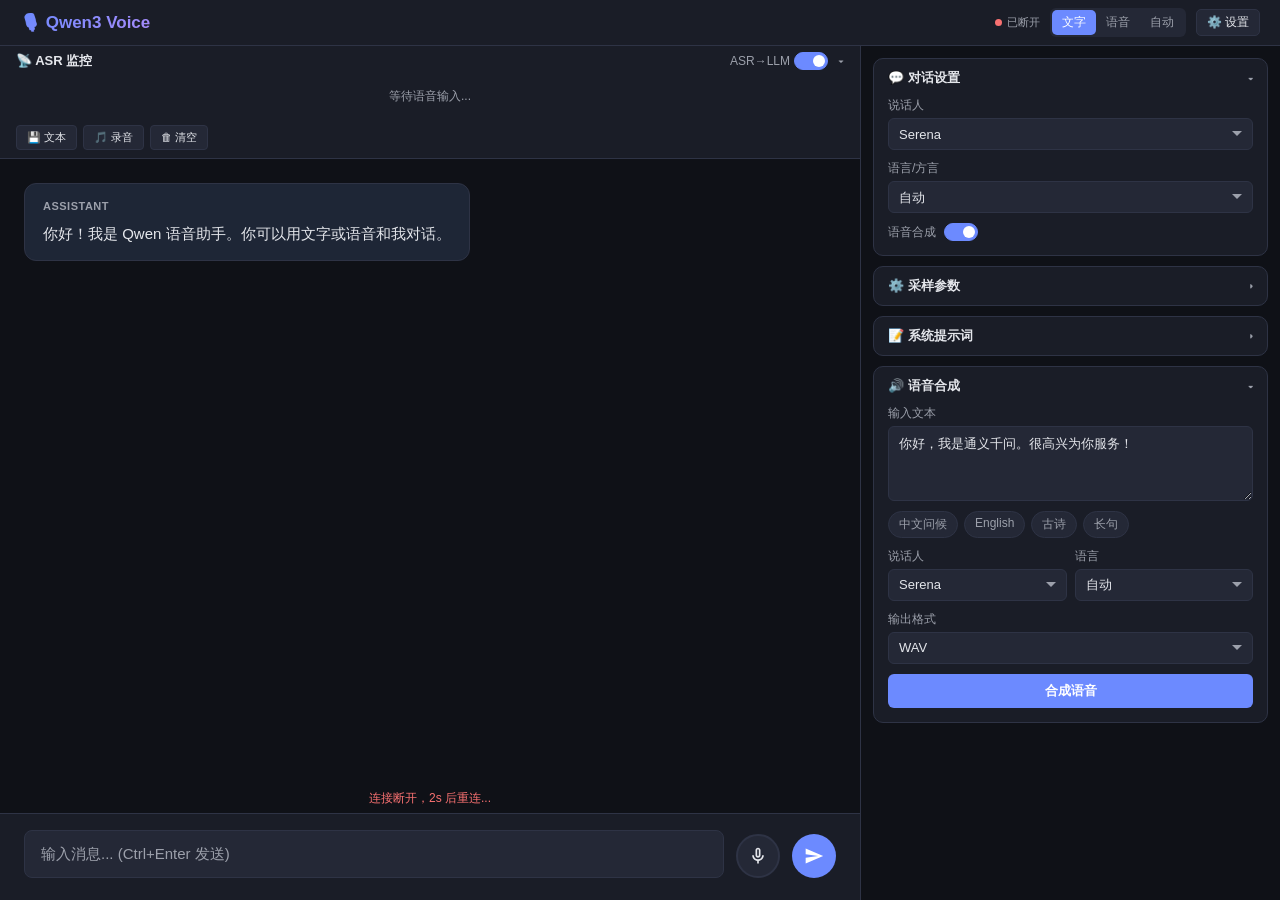
==== commit c00149db: "fix: server stability — try-catch all threads + 10s header read timeout - Connection handler detach'" ====
--- a/examples/index.html
+++ b/examples/index.html
@@ -609,6 +609,92 @@
 
 .hint { font-size: 11px; color: var(--text2); margin-top: 4px; }
 
+/* ======== ASR Monitor Panel ======== */
+.asr-monitor {
+  border-bottom: 1px solid var(--border);
+  background: var(--surface);
+  flex-shrink: 0;
+  transition: max-height 0.3s;
+}
+
+.asr-monitor-header {
+  display: flex;
+  align-items: center;
+  justify-content: space-between;
+  padding: 6px 16px;
+  cursor: pointer;
+  user-select: none;
+  font-size: 13px;
+  font-weight: 600;
+  gap: 8px;
+}
+
+.asr-monitor-header:hover { background: var(--surface2); }
+
+.asr-monitor-controls {
+  display: flex;
+  align-items: center;
+  gap: 10px;
+  font-size: 12px;
+  font-weight: 400;
+  color: var(--text2);
+}
+
+.asr-monitor-controls label {
+  display: flex;
+  align-items: center;
+  gap: 4px;
+  cursor: pointer;
+}
+
+.asr-monitor-body {
+  max-height: 180px;
+  overflow-y: auto;
+  padding: 0 16px 8px;
+  scrollbar-width: thin;
+  scrollbar-color: var(--border) transparent;
+}
+
+.asr-monitor-body.collapsed { display: none; }
+
+.asr-monitor-actions {
+  display: flex;
+  gap: 6px;
+  padding: 0 16px 8px;
+  align-items: center;
+}
+
+.asr-monitor-actions.collapsed { display: none; }
+
+.asr-log-entry {
+  font-size: 12px;
+  line-height: 1.6;
+  padding: 2px 0;
+  border-bottom: 1px solid rgba(46, 51, 69, 0.5);
+}
+
+.asr-log-entry .asr-time {
+  color: var(--text2);
+  font-size: 11px;
+  margin-right: 6px;
+}
+
+.asr-log-entry .asr-text {
+  color: var(--text);
+}
+
+.asr-log-entry.partial .asr-text {
+  color: var(--text2);
+  font-style: italic;
+}
+
+.asr-log-empty {
+  font-size: 12px;
+  color: var(--text2);
+  text-align: center;
+  padding: 12px 0;
+}
+
 /* ======== Responsive ======== */
 @media (max-width: 900px) {
   .right-panel { width: 360px; }
@@ -646,6 +732,34 @@
 
   <!-- ===== Left Panel: Chat ===== -->
   <div class="left-panel">
+
+    <!-- ASR Monitor Panel -->
+    <div class="asr-monitor" id="asrMonitor">
+      <div class="asr-monitor-header" onclick="toggleAsrMonitor()">
+        <span>📡 ASR 监控 <span id="asrMonitorCount" style="font-weight:400;color:var(--text2);font-size:11px;"></span></span>
+        <div class="asr-monitor-controls" onclick="event.stopPropagation()">
+          <label title="ASR 识别结果是否导入 LLM 生成回复">
+            <span>ASR→LLM</span>
+            <label class="toggle-switch">
+              <input type="checkbox" id="asrToLlmToggle" checked onchange="onAsrToLlmChanged()">
+              <span class="toggle-slider"></span>
+            </label>
+          </label>
+          <span class="toggle-icon" id="asrMonitor_icon">▾</span>
+        </div>
+      </div>
+      <div class="asr-monitor-body" id="asrMonitorBody">
+        <div class="asr-log-empty" id="asrLogEmpty">等待语音输入...</div>
+        <div id="asrLogList"></div>
+      </div>
+      <div class="asr-monitor-actions" id="asrMonitorActions">
+        <button class="btn btn-secondary btn-sm" onclick="saveAsrLog()" title="保存识别记录到文件">💾 文本</button>
+        <button class="btn btn-secondary btn-sm" onclick="saveRecording()" title="保存录音为 WAV 文件">🎵 录音</button>
+        <button class="btn btn-secondary btn-sm" onclick="clearAsrLog()" title="清空识别记录">🗑 清空</button>
+        <span id="asrLogInfo" style="font-size:11px;color:var(--text2);margin-left:auto;"></span>
+      </div>
+    </div>
+
     <div class="chat-area" id="chatArea">
       <div class="message assistant">
         <div class="role-tag">Assistant</div>
@@ -740,6 +854,18 @@
                  oninput="document.getElementById('ttsRepVal').textContent=this.value" onchange="sendConfig()">
           <span class="param-val" id="ttsRepVal">1.05</span>
         </div>
+        <div class="param-row">
+          <label>对话轮次</label>
+          <input type="range" id="voiceMaxTurns" min="1" max="50" step="1" value="10"
+                 oninput="document.getElementById('voiceMaxTurnsVal').textContent=this.value" onchange="sendConfig()">
+          <span class="param-val" id="voiceMaxTurnsVal">10</span>
+        </div>
+        <div class="param-row">
+          <label>输出上限</label>
+          <input type="range" id="voiceMaxOutputTokens" min="10" max="1024" step="10" value="150"
+                 oninput="document.getElementById('voiceMaxOutputTokensVal').textContent=this.value" onchange="sendConfig()">
+          <span class="param-val" id="voiceMaxOutputTokensVal">150</span>
+        </div>
         <button class="btn btn-secondary btn-sm" onclick="resetTtsDefaults()" style="margin-top:4px;">重置默认</button>
       </div>
     </div>
@@ -859,7 +985,7 @@
         <div class="form-group" id="synthCloneGroup" style="display:none">
           <label class="form-label">克隆音色</label>
           <div style="display:flex;gap:6px;">
-            <select id="cloneVoiceSelect" style="flex:1;">
+            <select id="cloneVoiceSelect" style="flex:1;" onchange="updateTtsLangSelect(true)">
               <option value="">(请先注册音色)</option>
             </select>
             <button class="btn-danger btn-sm" onclick="deleteCloneVoice()" title="删除选中音色">🗑</button>
@@ -944,6 +1070,11 @@
 let wasRecording = false;
 let ttsTotalSize = 0;
 let ttsDone = false;
+let hasConnectedBefore = false;  // 是否曾经连接过 (区分首次 vs 重连)
+
+// Server-side recording (path reported by recording.saved event)
+let lastRecordingPath = '';  // 最近一次录音文件路径
+let recordingStartTime = 0;  // 录音开始时间戳 (ms)
 
 // TTS model info
 let ttsModelType = 'custom_voice';
@@ -959,6 +1090,7 @@
 let cloneAudioChunks = [];
 let cloneRecordInterval = null;
 let cloneAudioBlob = null;
+let cloneAudioFilename = 'audio.wav';
 
 // ============================================================================
 // Panel Toggle
@@ -973,6 +1105,121 @@
 
 function toggleSidebar() {
   document.getElementById('rightPanel').classList.toggle('hidden');
+}
+
+// ============================================================================
+// ASR Monitor
+// ============================================================================
+let asrLogEntries = []; // {time, text, partial}
+let asrPartialDiv = null;
+
+function toggleAsrMonitor() {
+  const body = document.getElementById('asrMonitorBody');
+  const actions = document.getElementById('asrMonitorActions');
+  const icon = document.getElementById('asrMonitor_icon');
+  body.classList.toggle('collapsed');
+  actions.classList.toggle('collapsed');
+  if (icon) icon.classList.toggle('collapsed');
+}
+
+function addAsrLogEntry(text, isPartial) {
+  if (!text) return;
+  const list = document.getElementById('asrLogList');
+  const empty = document.getElementById('asrLogEmpty');
+  if (empty) empty.style.display = 'none';
+
+  // 移除之前的 partial 条目
+  if (asrPartialDiv) {
+    asrPartialDiv.remove();
+    asrPartialDiv = null;
+  }
+
+  const now = new Date();
+  const timeStr = now.toLocaleTimeString('zh-CN', {hour12: false});
+
+  const div = document.createElement('div');
+  div.className = 'asr-log-entry' + (isPartial ? ' partial' : '');
+  div.innerHTML = '<span class="asr-time">[' + timeStr + ']</span><span class="asr-text">' + escapeHtml(text) + '</span>';
+  list.appendChild(div);
+
+  if (isPartial) {
+    asrPartialDiv = div;
+  } else {
+    asrLogEntries.push({time: timeStr, text: text});
+    updateAsrCount();
+  }
+
+  // 滚动到底部
+  const body = document.getElementById('asrMonitorBody');
+  body.scrollTop = body.scrollHeight;
+}
+
+function updateAsrPartial(text) {
+  addAsrLogEntry(text, true);
+}
+
+function updateAsrCount() {
+  const el = document.getElementById('asrMonitorCount');
+  if (el) el.textContent = asrLogEntries.length > 0 ? '(' + asrLogEntries.length + '条)' : '';
+}
+
+function clearAsrLog() {
+  asrLogEntries = [];
+  asrPartialDiv = null;
+  document.getElementById('asrLogList').innerHTML = '';
+  document.getElementById('asrLogEmpty').style.display = 'block';
+  updateAsrCount();
+}
+
+function saveAsrLog() {
+  if (asrLogEntries.length === 0) return;
+  let content = 'ASR 识别记录 — ' + new Date().toLocaleString('zh-CN') + '\n';
+  content += '='.repeat(50) + '\n\n';
+  for (const e of asrLogEntries) {
+    content += '[' + e.time + '] ' + e.text + '\n';
+  }
+  const blob = new Blob([content], {type: 'text/plain;charset=utf-8'});
+  const url = URL.createObjectURL(blob);
+  const a = document.createElement('a');
+  a.href = url;
+  a.download = 'asr_log_' + new Date().toISOString().slice(0,19).replace(/[:-]/g,'') + '.txt';
+  a.click();
+  URL.revokeObjectURL(url);
+}
+
+function onAsrToLlmChanged() {
+  const enabled = document.getElementById('asrToLlmToggle').checked;
+  // 通知后端
+  if (ws && ws.readyState === WebSocket.OPEN) {
+    ws.send(JSON.stringify({type: 'config', asr_to_llm: enabled}));
+  }
+}
+
+// 下载服务端录音文件
+function saveRecording() {
+  if (!lastRecordingPath) {
+    alert('还没有录音文件。请先录制并停止麦克风，或等待服务端保存完成。');
+    return;
+  }
+  // 通过 HTTP 下载
+  const a = document.createElement('a');
+  a.href = API_BASE + '/v1/recordings/' + encodeURIComponent(lastRecordingPath.split('/').pop());
+  a.download = lastRecordingPath.split('/').pop();
+  a.click();
+}
+
+// 更新录音信息显示
+function updateRecordingInfo() {
+  const el = document.getElementById('asrLogInfo');
+  if (!el) return;
+  if (recordingStartTime > 0) {
+    const durS = (Date.now() - recordingStartTime) / 1000;
+    const min = Math.floor(durS / 60);
+    const sec = Math.floor(durS % 60);
+    el.textContent = (min > 0 ? min + 'm' : '') + sec + 's';
+  } else {
+    el.textContent = lastRecordingPath ? '✅ 已保存' : '';
+  }
 }
 
 // ============================================================================
@@ -1093,6 +1340,21 @@
 
 const dialectLanguages = new Set(['beijing_dialect', 'sichuan_dialect']);
 
+function isCloneVoice(voice) {
+  return !!voice && ttsCloneVoices.includes(voice);
+}
+
+function getDefaultLanguageForVoice(voice, langs) {
+  const dialect = ttsSpeakerDialects[voice];
+  if (dialect && langs.includes(dialect)) {
+    return dialect;
+  }
+  if (isCloneVoice(voice) && langs.includes('chinese')) {
+    return 'chinese';
+  }
+  return '';
+}
+
 function getFilteredLanguages(voice) {
   const dialect = ttsSpeakerDialects[voice];
   if (dialect) {
@@ -1101,7 +1363,7 @@
   return ttsAvailableLanguages.filter(l => !dialectLanguages.has(l));
 }
 
-function updateLangSelect() {
+function updateLangSelect(forceDefault = false) {
   const voice = document.getElementById('voiceSelect').value;
   const sel = document.getElementById('langSelect');
   const current = sel.value;
@@ -1113,16 +1375,21 @@
     opt.textContent = langDisplayNames[lang] || lang;
     sel.appendChild(opt);
   }
-  if (current && langs.includes(current)) {
+  if (!forceDefault && current && langs.includes(current)) {
     sel.value = current;
   } else {
-    const dialect = ttsSpeakerDialects[voice];
-    sel.value = (dialect && langs.includes(dialect)) ? dialect : '';
-  }
-}
-
-function updateTtsLangSelect() {
-  const voice = document.getElementById('ttsVoiceSelect').value;
+    sel.value = getDefaultLanguageForVoice(voice, langs);
+  }
+}
+
+function updateTtsLangSelect(forceDefault = false) {
+  let voice = document.getElementById('ttsVoiceSelect').value;
+  const cloneVoiceSel = document.getElementById('cloneVoiceSelect');
+  const cloneVoice = cloneVoiceSel ? cloneVoiceSel.value : '';
+  const isCloneModel = ttsModelType === 'voice_clone' || ttsModelType === 'base';
+  if (isCloneModel && cloneVoice) {
+    voice = cloneVoice;
+  }
   const sel = document.getElementById('ttsLangSelect');
   const current = sel.value;
   const langs = getFilteredLanguages(voice);
@@ -1133,11 +1400,10 @@
     opt.textContent = langDisplayNames[lang] || lang;
     sel.appendChild(opt);
   }
-  if (current && langs.includes(current)) {
+  if (!forceDefault && current && langs.includes(current)) {
     sel.value = current;
   } else {
-    const dialect = ttsSpeakerDialects[voice];
-    sel.value = (dialect && langs.includes(dialect)) ? dialect : '';
+    sel.value = getDefaultLanguageForVoice(voice, langs);
   }
 }
 
@@ -1146,22 +1412,54 @@
   const dialect = ttsSpeakerDialects[voice];
   if (dialect) {
     document.getElementById('langSelect').value = dialect;
-  }
-  updateLangSelect();
+  } else if (isCloneVoice(voice)) {
+    document.getElementById('langSelect').value = 'chinese';
+  }
+  updateLangSelect(true);
 }
 
 // ============================================================================
 // WebSocket
 // ============================================================================
+let wsReconnectTimer = null;
+let wsReconnectDelay = 1000;  // 起始 1s, 最大 30s
+const WS_RECONNECT_MAX = 30000;
+
+function scheduleReconnect() {
+  if (wsReconnectTimer) return;  // 防重复
+  setStatus('连接断开，' + (wsReconnectDelay / 1000).toFixed(0) + 's 后重连...', 'error');
+  wsReconnectTimer = setTimeout(() => {
+    wsReconnectTimer = null;
+    connectWS();
+  }, wsReconnectDelay);
+  wsReconnectDelay = Math.min(wsReconnectDelay * 2, WS_RECONNECT_MAX);
+}
+
 function connectWS() {
+  // 清理旧连接
+  if (ws) {
+    try { ws.onclose = null; ws.onerror = null; ws.close(); } catch(e) {}
+    ws = null;
+  }
+
   const url = WS_BASE + '/v1/voice';
   ws = new WebSocket(url);
 
   ws.onopen = () => {
+    // 连接成功: 重置退避
+    wsReconnectDelay = 1000;
+    if (wsReconnectTimer) { clearTimeout(wsReconnectTimer); wsReconnectTimer = null; }
+
     document.getElementById('wsDot').classList.add('connected');
     document.getElementById('wsLabel').textContent = '已连接';
     fetchTtsInfo();
     sendConfig();
+    if (hasConnectedBefore) {
+      setStatus('连接已恢复');
+      setTimeout(clearStatus, 2000);
+    }
+    hasConnectedBefore = true;
+    // 如果重连前麦克风是开的，自动恢复流式录音
     if (wasRecording) {
       wasRecording = false;
       setTimeout(() => startStreaming(), 500);
@@ -1173,6 +1471,7 @@
     document.getElementById('wsLabel').textContent = '已断开';
     isProcessing = false;
     document.getElementById('sendBtn').disabled = false;
+    document.getElementById('stopTtsBtn').style.display = 'none';
     if (streamingDiv) {
       const contentEl = streamingDiv.querySelector('.content');
       if (contentEl) contentEl.classList.remove('streaming-cursor');
@@ -1181,13 +1480,15 @@
     ttsStreamActive = false;
     if (ttsPlayCtx) { ttsPlayCtx.close(); ttsPlayCtx = null; }
     ttsPreBuffer = [];
+    // 保留重连前的录音状态
     wasRecording = isRecording;
     stopStreaming(false);
-    setTimeout(connectWS, 3000);
+    clearStatus();
+    scheduleReconnect();
   };
 
   ws.onerror = () => {
-    setStatus('WebSocket 连接失败', 'error');
+    // onerror 后一定会触发 onclose, 不需要重复处理
   };
 
   ws.onmessage = (e) => {
@@ -1206,11 +1507,14 @@
   const tts = document.getElementById('ttsToggle').checked;
   const msg = {
     type: 'config', voice, tts,
+    asr_to_llm: document.getElementById('asrToLlmToggle').checked,
     tts_language: document.getElementById('langSelect').value,
     tts_temperature: parseFloat(document.getElementById('ttsTemp').value),
     tts_top_k: parseInt(document.getElementById('ttsTopK').value),
     tts_top_p: parseFloat(document.getElementById('ttsTopP').value),
-    tts_rep_penalty: parseFloat(document.getElementById('ttsRepPenalty').value)
+    tts_rep_penalty: parseFloat(document.getElementById('ttsRepPenalty').value),
+    voice_max_turns: parseInt(document.getElementById('voiceMaxTurns').value),
+    voice_max_output_tokens: parseInt(document.getElementById('voiceMaxOutputTokens').value)
   };
   const instruct = document.getElementById('ttsInstruct').value.trim();
   if (ttsModelType === 'voice_design') msg.tts_instruct = instruct;
@@ -1227,10 +1531,16 @@
   document.getElementById('ttsTopPVal').textContent = '1.0';
   document.getElementById('ttsRepPenalty').value = 1.05;
   document.getElementById('ttsRepVal').textContent = '1.05';
+  document.getElementById('voiceMaxTurns').value = defaultVoiceMaxTurns;
+  document.getElementById('voiceMaxTurnsVal').textContent = defaultVoiceMaxTurns;
+  document.getElementById('voiceMaxOutputTokens').value = defaultVoiceMaxOutputTokens;
+  document.getElementById('voiceMaxOutputTokensVal').textContent = defaultVoiceMaxOutputTokens;
   sendConfig();
 }
 
 let defaultSystemPrompt = '';
+let defaultVoiceMaxTurns = 10;
+let defaultVoiceMaxOutputTokens = 150;
 
 function applySystemPrompt() {
   if (!ws || ws.readyState !== WebSocket.OPEN) return;
@@ -1343,6 +1653,15 @@
 function handleEvent(msg) {
   switch (msg.type) {
     case 'session.created':
+      // 确保重连后所有 stale 状态被清理
+      isProcessing = false;
+      document.getElementById('sendBtn').disabled = false;
+      document.getElementById('stopTtsBtn').style.display = 'none';
+      if (streamingDiv) {
+        const contentEl = streamingDiv.querySelector('.content');
+        if (contentEl) contentEl.classList.remove('streaming-cursor');
+        streamingDiv = null;
+      }
       clearStatus();
       break;
 
@@ -1352,6 +1671,16 @@
         if (!editor.value) editor.value = msg.system_prompt;
         if (!defaultSystemPrompt) defaultSystemPrompt = msg.system_prompt;
       }
+      if (msg.voice_max_turns !== undefined) {
+        if (!defaultVoiceMaxTurns || defaultVoiceMaxTurns === 10) defaultVoiceMaxTurns = msg.voice_max_turns;
+        document.getElementById('voiceMaxTurns').value = msg.voice_max_turns;
+        document.getElementById('voiceMaxTurnsVal').textContent = msg.voice_max_turns;
+      }
+      if (msg.voice_max_output_tokens !== undefined) {
+        if (!defaultVoiceMaxOutputTokens || defaultVoiceMaxOutputTokens === 150) defaultVoiceMaxOutputTokens = msg.voice_max_output_tokens;
+        document.getElementById('voiceMaxOutputTokens').value = msg.voice_max_output_tokens;
+        document.getElementById('voiceMaxOutputTokensVal').textContent = msg.voice_max_output_tokens;
+      }
       break;
 
     case 'status':
@@ -1365,8 +1694,7 @@
 
     case 'stream.vad':
       setStatus('语音结束，正在识别...');
-      wasRecording = true;
-      stopStreaming(false);
+      // 麦克风保持开启, 不停止流式录制
       break;
 
     case 'stream.stopped':
@@ -1375,14 +1703,43 @@
         document.getElementById('sendBtn').disabled = false;
         clearStatus();
       }
+      recordingStartTime = 0;
+      updateRecordingInfo();
+      break;
+
+    case 'recording.saved':
+      lastRecordingPath = msg.path || '';
+      recordingStartTime = 0;
+      updateRecordingInfo();
       break;
 
     case 'audio.level':
       updateAudioLevel(msg.rms || 0);
       break;
 
+    case 'asr.partial':
+      // 流式 ASR 中间结果: 显示在状态栏 + ASR监控面板
+      if (msg.text) {
+        setStatus('🗣️ ' + msg.text);
+        updateAsrPartial(msg.text);
+      }
+      break;
+
     case 'asr':
-      addMessage('user', msg.text, null, 'ASR 识别');
+      addAsrLogEntry(msg.text, false);
+      if (document.getElementById('asrToLlmToggle').checked) {
+        addMessage('user', msg.text, null, 'ASR 识别');
+      }
+      break;
+
+    case 'asr.done':
+      // ASR-only 模式完成 (LLM 跳过): 重置 UI 状态
+      clearStatus();
+      streamingDiv = null;
+      isProcessing = false;
+      document.getElementById('sendBtn').disabled = false;
+      // 麦克风持续开启, 显示“正在听...”
+      if (isRecording) setStatus('🎤 正在听...');
       break;
 
     case 'tts.stream_start':
@@ -1432,6 +1789,13 @@
         metaEl.textContent = metaText;
       }
       clearStatus();
+      // TTS 未激活时, LLM 完成即全部完成
+      if (!ttsStreamActive) {
+        streamingDiv = null;
+        isProcessing = false;
+        document.getElementById('sendBtn').disabled = false;
+        if (isRecording) setStatus('🎤 正在听...');
+      }
       break;
 
     case 'tts.meta':
@@ -1468,10 +1832,7 @@
       waitForTtsPlaybackEnd(() => {
         isProcessing = false;
         document.getElementById('sendBtn').disabled = false;
-        if (wasRecording) {
-          wasRecording = false;
-          setTimeout(() => startStreaming(), 300);
-        }
+        if (isRecording) setStatus('🎤 正在听...');
       });
       break;
 
@@ -1485,10 +1846,6 @@
         contentEl.classList.remove('streaming-cursor');
         streamingDiv = null;
       }
-      if (wasRecording) {
-        wasRecording = false;
-        setTimeout(() => startStreaming(), 500);
-      }
       break;
 
     case 'history.cleared':
@@ -1502,10 +1859,7 @@
       document.getElementById('sendBtn').disabled = false;
       document.getElementById('stopTtsBtn').style.display = 'none';
       streamingDiv = null;
-      if (wasRecording) {
-        wasRecording = false;
-        setTimeout(() => startStreaming(), 300);
-      }
+      if (isRecording) setStatus('🎤 正在听...');
     }
   }
 }
@@ -1595,12 +1949,13 @@
 // Streaming ASR
 // ============================================================================
 async function toggleRecording() {
-  if (isProcessing) return;
+  // 允许随时停止麦克风 (即使在生成中)
   if (isRecording) {
     stopStreaming(true);
-  } else {
-    await startStreaming();
-  }
+    return;
+  }
+  if (isProcessing) return;
+  await startStreaming();
 }
 
 async function startStreaming() {
@@ -1644,6 +1999,7 @@
         const s = Math.max(-1, Math.min(1, float32[i]));
         pcm16[i] = s < 0 ? s * 0x8000 : s * 0x7FFF;
       }
+      // Path: 发送到服务端做实时 ASR (服务端同时累积录音)
       ws.send(pcm16.buffer);
     };
 
@@ -1653,11 +2009,13 @@
     const actualRate = audioContext.sampleRate;
     ws.send(JSON.stringify({ type: 'stream.start', sample_rate: actualRate }));
 
+    recordingStartTime = Date.now();
+    lastRecordingPath = '';
+
     isRecording = true;
-    isProcessing = true;
     document.getElementById('micBtn').classList.add('recording');
     document.getElementById('recordingStatus').textContent = '🔴 实时语音流...';
-    document.getElementById('sendBtn').disabled = true;
+    updateRecordingInfo();
 
   } catch (err) {
     setStatus('无法访问麦克风: ' + err.message, 'error');
@@ -1685,7 +2043,12 @@
   if (isRecording) {
     const bars = Math.min(5, Math.floor(rms * 100));
     const indicator = '█'.repeat(bars) + '░'.repeat(5 - bars);
-    statusEl.textContent = '🔴 ' + indicator + ' 实时语音流...';
+    const durS = recordingStartTime > 0 ? (Date.now() - recordingStartTime) / 1000 : 0;
+    const min = Math.floor(durS / 60);
+    const sec = Math.floor(durS % 60);
+    const timeStr = min > 0 ? min + ':' + String(sec).padStart(2, '0') : sec + 's';
+    statusEl.textContent = '🔴 ' + indicator + ' ' + timeStr;
+    updateRecordingInfo();
   }
 }
 
@@ -1904,6 +2267,7 @@
   }
   // Also update chat voiceSelect to include clone voices
   updateVoiceSelects();
+  updateTtsLangSelect();
 }
 
 function onCloneFileSelected(input) {
@@ -1912,6 +2276,7 @@
     document.getElementById('cloneFileInfo').textContent =
       '已选择: ' + file.name + ' (' + (file.size / 1024).toFixed(1) + ' KB)';
     cloneAudioBlob = file;
+    cloneAudioFilename = file.name || 'audio.wav';
   }
 }
 
@@ -1998,8 +2363,9 @@
 
   try {
     const formData = new FormData();
-    formData.append('file', cloneAudioBlob, 'audio.wav');
+    formData.append('file', cloneAudioBlob, cloneAudioFilename);
     formData.append('language', 'auto');
+    formData.append('suppress_early_eos', 'true');
 
     const resp = await fetch(API_BASE + '/v1/audio/transcriptions', {
       method: 'POST',
@@ -2047,7 +2413,7 @@
   try {
     const formData = new FormData();
     formData.append('name', name);
-    formData.append('audio', cloneAudioBlob, 'audio.wav');
+    formData.append('audio', cloneAudioBlob, cloneAudioFilename);
 
     // Include reference text if provided (for future ICL mode)
     const refText = document.getElementById('cloneRefText').value.trim();
@@ -2072,6 +2438,8 @@
       document.getElementById('cloneVoiceSelect').value = name;
       // Auto-select newly registered voice for chat and notify server
       document.getElementById('voiceSelect').value = name;
+      updateLangSelect(true);
+      updateTtsLangSelect(true);
       sendConfig();
       // Clear form
       document.getElementById('cloneVoiceName').value = '';
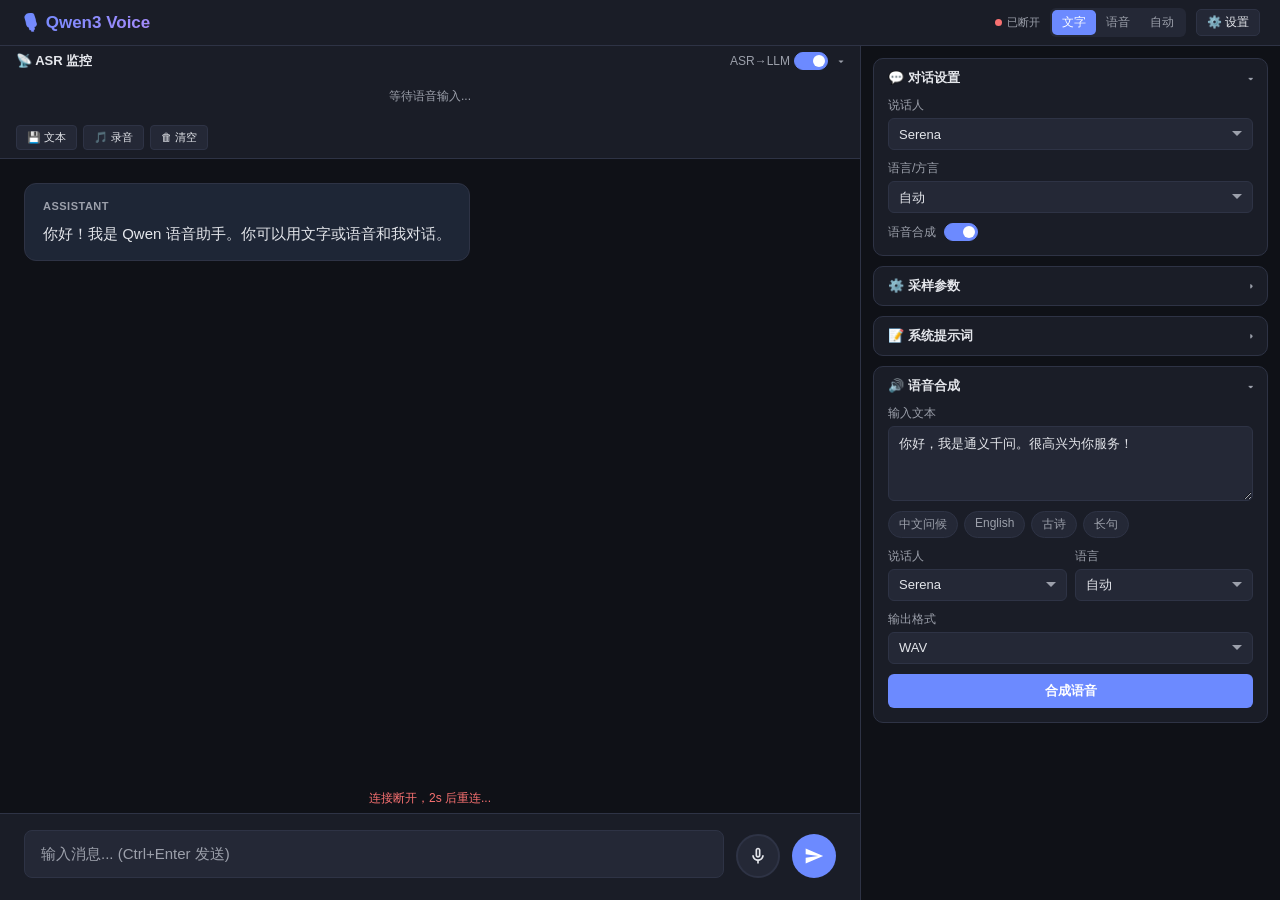
==== commit 57e29777: "feat: WebUI port separation (9527), docs reorganization, HTML refactor, config audit serve: add dedi" ====
--- a/examples/index.html
+++ b/examples/index.html
@@ -4,737 +4,36 @@
 <meta charset="UTF-8">
 <meta name="viewport" content="width=device-width, initial-scale=1.0">
 <title>Qwen3 Voice — 语音对话 & TTS</title>
-<style>
-:root {
-  --bg: #0f1117;
-  --surface: #1a1d27;
-  --surface2: #242836;
-  --primary: #6c8aff;
-  --primary-hover: #8da4ff;
-  --text: #e4e6eb;
-  --text2: #9ca0ab;
-  --border: #2e3345;
-  --success: #4ade80;
-  --error: #f87171;
-  --recording: #ef4444;
-  --radius: 12px;
-  --user-bg: #2a3154;
-  --assistant-bg: #1e2636;
-}
-
-* { margin: 0; padding: 0; box-sizing: border-box; }
-
-body {
-  font-family: -apple-system, BlinkMacSystemFont, 'Segoe UI', 'PingFang SC',
-               'Hiragino Sans GB', 'Microsoft YaHei', sans-serif;
-  background: var(--bg);
-  color: var(--text);
-  height: 100vh;
-  display: flex;
-  flex-direction: column;
-}
-
-/* ======== Header ======== */
-.header {
-  display: flex;
-  align-items: center;
-  justify-content: space-between;
-  padding: 8px 20px;
-  background: var(--surface);
-  border-bottom: 1px solid var(--border);
-  flex-shrink: 0;
-  gap: 8px;
-}
-
-.header h1 {
-  font-size: 17px;
-  font-weight: 700;
-  background: linear-gradient(135deg, var(--primary), #a78bfa);
-  -webkit-background-clip: text;
-  -webkit-text-fill-color: transparent;
-  flex-shrink: 0;
-}
-
-.header-controls {
-  display: flex;
-  gap: 10px;
-  align-items: center;
-  flex-wrap: wrap;
-}
-
-/* ======== Split Layout ======== */
-.split-layout {
-  flex: 1;
-  display: flex;
-  overflow: hidden;
-}
-
-.left-panel {
-  flex: 1;
-  display: flex;
-  flex-direction: column;
-  overflow: hidden;
-  min-width: 0;
-}
-
-.right-panel {
-  width: 420px;
-  flex-shrink: 0;
-  overflow-y: auto;
-  overflow-x: hidden;
-  padding: 12px;
-  display: flex;
-  flex-direction: column;
-  gap: 10px;
-  border-left: 1px solid var(--border);
-  background: var(--bg);
-  scrollbar-width: thin;
-  scrollbar-color: var(--border) transparent;
-}
-
-.right-panel.hidden { display: none; }
-
-/* ======== Panel Sections ======== */
-.panel-section {
-  background: var(--surface);
-  border: 1px solid var(--border);
-  border-radius: 10px;
-}
-
-.panel-header {
-  display: flex;
-  justify-content: space-between;
-  align-items: center;
-  padding: 10px 14px;
-  cursor: pointer;
-  user-select: none;
-  font-weight: 600;
-  font-size: 13px;
-  transition: background 0.15s;
-  border-radius: 10px;
-}
-
-.panel-header:hover { background: var(--surface2); }
-
-.panel-header .toggle-icon {
-  font-size: 10px;
-  color: var(--text2);
-  transition: transform 0.2s;
-}
-
-.panel-header .toggle-icon.collapsed { transform: rotate(-90deg); }
-
-.panel-body {
-  padding: 0 14px 14px;
-}
-
-.panel-body.collapsed { display: none; }
-
-/* ======== Right Panel Forms ======== */
-.right-panel .form-group { margin-bottom: 10px; }
-
-.right-panel .form-group:last-child { margin-bottom: 0; }
-
-.right-panel .form-label {
-  display: block;
-  font-size: 12px;
-  font-weight: 500;
-  color: var(--text2);
-  margin-bottom: 4px;
-}
-
-.right-panel select,
-.right-panel input[type="text"],
-.right-panel textarea {
-  width: 100%;
-  padding: 7px 10px;
-  background: var(--surface2);
-  border: 1px solid var(--border);
-  border-radius: 6px;
-  color: var(--text);
-  font-size: 13px;
-  outline: none;
-  font-family: inherit;
-  transition: border-color 0.2s;
-  box-sizing: border-box;
-  max-width: 100%;
-}
-
-.right-panel select:focus,
-.right-panel input:focus,
-.right-panel textarea:focus { border-color: var(--primary); }
-
-.right-panel select {
-  appearance: none;
-  background-image: url("data:image/svg+xml,%3Csvg xmlns='http://www.w3.org/2000/svg' width='10' height='10' fill='%239ca0ab'%3E%3Cpath d='M5 7L0 2h10z'/%3E%3C/svg%3E");
-  background-repeat: no-repeat;
-  background-position: right 10px center;
-  padding-right: 28px;
-  min-height: 32px;
-  overflow: visible;
-}
-
-.right-panel textarea {
-  resize: vertical;
-  min-height: 60px;
-  line-height: 1.5;
-}
-
-.param-row {
-  display: flex;
-  align-items: center;
-  gap: 8px;
-  margin-bottom: 6px;
-  font-size: 12px;
-  color: var(--text2);
-}
-
-.param-row label { min-width: 70px; }
-
-.param-row input[type="range"] { flex: 1; height: 4px; }
-
-.param-row .param-val {
-  min-width: 32px;
-  text-align: right;
-  color: var(--text);
-  font-size: 12px;
-}
-
-.row-flex { display: flex; gap: 8px; }
-.row-flex > * { flex: 1; }
-
-.btn-row { display: flex; gap: 6px; margin-top: 8px; }
-
-/* ======== Chat Area ======== */
-.chat-area {
-  flex: 1;
-  overflow-y: auto;
-  padding: 24px;
-  display: flex;
-  flex-direction: column;
-  gap: 16px;
-}
-
-.message {
-  max-width: 80%;
-  padding: 14px 18px;
-  border-radius: var(--radius);
-  line-height: 1.6;
-  font-size: 15px;
-}
-
-.message.user {
-  align-self: flex-end;
-  background: var(--user-bg);
-  border: 1px solid rgba(108, 138, 255, 0.2);
-}
-
-.message.assistant {
-  align-self: flex-start;
-  background: var(--assistant-bg);
-  border: 1px solid var(--border);
-}
-
-.message .role-tag {
-  font-size: 11px;
-  font-weight: 600;
-  color: var(--text2);
-  text-transform: uppercase;
-  margin-bottom: 6px;
-  letter-spacing: 0.5px;
-}
-
-.message .content {
-  white-space: pre-wrap;
-  word-break: break-word;
-}
-
-.message .meta {
-  font-size: 11px;
-  color: var(--text2);
-  margin-top: 6px;
-}
-
-/* ======== Input Area ======== */
-.input-area {
-  padding: 16px 24px;
-  background: var(--surface);
-  border-top: 1px solid var(--border);
-  flex-shrink: 0;
-}
-
-.input-row {
-  display: flex;
-  gap: 12px;
-  align-items: flex-end;
-  max-width: 960px;
-  margin: 0 auto;
-}
-
-.input-row textarea {
-  flex: 1;
-  padding: 12px 16px;
-  background: var(--surface2);
-  border: 1px solid var(--border);
-  border-radius: 8px;
-  color: var(--text);
-  font-size: 15px;
-  line-height: 1.5;
-  resize: none;
-  outline: none;
-  font-family: inherit;
-  max-height: 120px;
-  min-height: 44px;
-}
-
-.input-row textarea:focus { border-color: var(--primary); }
-.input-row textarea::placeholder { color: var(--text2); }
-
-.mic-btn {
-  width: 44px; height: 44px;
-  border-radius: 50%;
-  border: 2px solid var(--border);
-  background: var(--surface2);
-  color: var(--text);
-  cursor: pointer;
-  display: flex;
-  align-items: center;
-  justify-content: center;
-  transition: all 0.2s;
-  flex-shrink: 0;
-}
-
-.mic-btn:hover { border-color: var(--primary); background: rgba(108, 138, 255, 0.1); }
-
-.mic-btn.recording {
-  border-color: var(--recording);
-  background: rgba(239, 68, 68, 0.15);
-  animation: pulse 1.5s ease infinite;
-}
-
-.mic-btn svg { width: 20px; height: 20px; }
-
-@keyframes pulse {
-  0%, 100% { box-shadow: 0 0 0 0 rgba(239, 68, 68, 0.4); }
-  50% { box-shadow: 0 0 0 12px rgba(239, 68, 68, 0); }
-}
-
-.send-btn {
-  width: 44px; height: 44px;
-  border-radius: 50%;
-  border: none;
-  background: var(--primary);
-  color: #fff;
-  cursor: pointer;
-  display: flex;
-  align-items: center;
-  justify-content: center;
-  transition: all 0.2s;
-  flex-shrink: 0;
-}
-
-.send-btn:hover:not(:disabled) { background: var(--primary-hover); }
-.send-btn:disabled { opacity: 0.4; cursor: not-allowed; }
-.send-btn svg { width: 20px; height: 20px; }
-
-/* ======== Mode Toggle & Controls ======== */
-.mode-toggle {
-  display: flex;
-  gap: 0;
-  background: var(--surface2);
-  border-radius: 6px;
-  padding: 2px;
-}
-
-.mode-toggle button {
-  padding: 4px 10px;
-  font-size: 12px;
-  border: none;
-  border-radius: 5px;
-  background: transparent;
-  color: var(--text2);
-  cursor: pointer;
-  transition: all 0.2s;
-  font-family: inherit;
-}
-
-.mode-toggle button.active { background: var(--primary); color: #fff; }
-
-.toggle-switch {
-  position: relative;
-  display: inline-block;
-  width: 34px; height: 18px;
-}
-
-.toggle-switch input { opacity: 0; width: 0; height: 0; }
-
-.toggle-slider {
-  position: absolute;
-  cursor: pointer;
-  top: 0; left: 0; right: 0; bottom: 0;
-  background: var(--surface2);
-  border: 1px solid var(--border);
-  border-radius: 9px;
-  transition: 0.3s;
-}
-
-.toggle-slider:before {
-  content: '';
-  position: absolute;
-  height: 12px; width: 12px;
-  left: 2px; bottom: 2px;
-  background: var(--text2);
-  border-radius: 50%;
-  transition: 0.3s;
-}
-
-.toggle-switch input:checked + .toggle-slider { background: var(--primary); border-color: var(--primary); }
-.toggle-switch input:checked + .toggle-slider:before { transform: translateX(16px); background: #fff; }
-
-.ws-status {
-  display: inline-flex;
-  align-items: center;
-  gap: 5px;
-  font-size: 11px;
-  color: var(--text2);
-}
-
-.ws-dot {
-  width: 7px; height: 7px;
-  border-radius: 50%;
-  background: var(--error);
-  transition: background 0.3s;
-}
-
-.ws-dot.connected { background: var(--success); }
-
-.settings-row {
-  display: flex;
-  gap: 16px;
-  align-items: center;
-  margin-top: 6px;
-  font-size: 12px;
-  color: var(--text2);
-}
-
-.status-bar {
-  font-size: 12px;
-  color: var(--text2);
-  text-align: center;
-  padding: 6px;
-  display: none;
-}
-
-.status-bar.visible { display: block; }
-.status-bar.error { color: var(--error); }
-
-.streaming-cursor::after {
-  content: '▊';
-  animation: blink 1s step-end infinite;
-  color: var(--primary);
-}
-
-@keyframes blink { 50% { opacity: 0; } }
-
-/* ======== Buttons ======== */
-.btn {
-  display: inline-flex;
-  align-items: center;
-  justify-content: center;
-  gap: 6px;
-  padding: 8px 16px;
-  font-size: 13px;
-  font-weight: 600;
-  border: none;
-  border-radius: 6px;
-  cursor: pointer;
-  transition: all 0.2s;
-  font-family: inherit;
-}
-
-.btn-primary {
-  background: var(--primary);
-  color: #fff;
-  width: 100%;
-}
-
-.btn-primary:hover:not(:disabled) { background: var(--primary-hover); }
-.btn-primary:disabled { opacity: 0.5; cursor: not-allowed; }
-
-.btn-secondary {
-  background: var(--surface2);
-  color: var(--text);
-  border: 1px solid var(--border);
-  padding: 6px 12px;
-  font-size: 12px;
-}
-
-.btn-secondary:hover { background: var(--border); }
-
-.btn-sm {
-  padding: 4px 10px;
-  font-size: 11px;
-  font-weight: 500;
-  border-radius: 4px;
-}
-
-.btn-danger {
-  background: transparent;
-  color: var(--error);
-  border: 1px solid var(--error);
-  padding: 4px 10px;
-  font-size: 11px;
-}
-
-.btn-danger:hover { background: rgba(248,113,113,0.1); }
-
-/* ======== TTS Status & Player ======== */
-.tts-status {
-  text-align: center;
-  padding: 8px;
-  font-size: 13px;
-  color: var(--text2);
-  display: none;
-}
-
-.tts-status.visible { display: block; }
-.tts-status.error { color: var(--error); }
-.tts-status.success { color: var(--success); }
-
-.player { display: none; margin-top: 10px; }
-.player.visible { display: block; }
-
-.player audio {
-  width: 100%;
-  height: 40px;
-  border-radius: 6px;
-  outline: none;
-}
-
-.player-info {
-  display: flex;
-  justify-content: space-between;
-  align-items: center;
-  margin-top: 6px;
-  font-size: 12px;
-  color: var(--text2);
-}
-
-/* ======== Presets ======== */
-.presets {
-  display: flex;
-  flex-wrap: wrap;
-  gap: 6px;
-  margin-top: 6px;
-}
-
-.preset {
-  padding: 4px 10px;
-  background: var(--surface2);
-  border: 1px solid var(--border);
-  border-radius: 16px;
-  font-size: 12px;
-  color: var(--text2);
-  cursor: pointer;
-  transition: all 0.2s;
-}
-
-.preset:hover { background: var(--border); color: var(--text); }
-
-/* ======== History ======== */
-.history-item {
-  display: flex;
-  align-items: center;
-  gap: 10px;
-  padding: 8px 10px;
-  background: var(--surface2);
-  border-radius: 6px;
-  margin-bottom: 6px;
-  cursor: pointer;
-  transition: background 0.2s;
-}
-
-.history-item:hover { background: var(--border); }
-
-.history-item .text {
-  flex: 1;
-  font-size: 13px;
-  white-space: nowrap;
-  overflow: hidden;
-  text-overflow: ellipsis;
-}
-
-.history-item .item-meta {
-  font-size: 11px;
-  color: var(--text2);
-  white-space: nowrap;
-}
-
-.history-item .play-icon {
-  width: 28px; height: 28px;
-  border-radius: 50%;
-  background: var(--primary);
-  display: flex;
-  align-items: center;
-  justify-content: center;
-  flex-shrink: 0;
-}
-
-.play-icon svg { width: 12px; height: 12px; fill: white; margin-left: 2px; }
-
-/* ======== Misc ======== */
-.spinner {
-  display: inline-block;
-  width: 14px; height: 14px;
-  border: 2px solid rgba(255,255,255,0.3);
-  border-top-color: #fff;
-  border-radius: 50%;
-  animation: spin 0.6s linear infinite;
-}
-
-@keyframes spin { to { transform: rotate(360deg); } }
-
-.clone-audio-actions {
-  display: flex;
-  gap: 6px;
-  align-items: center;
-  flex-wrap: wrap;
-}
-
-.divider {
-  border: none;
-  border-top: 1px solid var(--border);
-  margin: 10px 0;
-}
-
-.hint { font-size: 11px; color: var(--text2); margin-top: 4px; }
-
-/* ======== ASR Monitor Panel ======== */
-.asr-monitor {
-  border-bottom: 1px solid var(--border);
-  background: var(--surface);
-  flex-shrink: 0;
-  transition: max-height 0.3s;
-}
-
-.asr-monitor-header {
-  display: flex;
-  align-items: center;
-  justify-content: space-between;
-  padding: 6px 16px;
-  cursor: pointer;
-  user-select: none;
-  font-size: 13px;
-  font-weight: 600;
-  gap: 8px;
-}
-
-.asr-monitor-header:hover { background: var(--surface2); }
-
-.asr-monitor-controls {
-  display: flex;
-  align-items: center;
-  gap: 10px;
-  font-size: 12px;
-  font-weight: 400;
-  color: var(--text2);
-}
-
-.asr-monitor-controls label {
-  display: flex;
-  align-items: center;
-  gap: 4px;
-  cursor: pointer;
-}
-
-.asr-monitor-body {
-  max-height: 180px;
-  overflow-y: auto;
-  padding: 0 16px 8px;
-  scrollbar-width: thin;
-  scrollbar-color: var(--border) transparent;
-}
-
-.asr-monitor-body.collapsed { display: none; }
-
-.asr-monitor-actions {
-  display: flex;
-  gap: 6px;
-  padding: 0 16px 8px;
-  align-items: center;
-}
-
-.asr-monitor-actions.collapsed { display: none; }
-
-.asr-log-entry {
-  font-size: 12px;
-  line-height: 1.6;
-  padding: 2px 0;
-  border-bottom: 1px solid rgba(46, 51, 69, 0.5);
-}
-
-.asr-log-entry .asr-time {
-  color: var(--text2);
-  font-size: 11px;
-  margin-right: 6px;
-}
-
-.asr-log-entry .asr-text {
-  color: var(--text);
-}
-
-.asr-log-entry.partial .asr-text {
-  color: var(--text2);
-  font-style: italic;
-}
-
-.asr-log-empty {
-  font-size: 12px;
-  color: var(--text2);
-  text-align: center;
-  padding: 12px 0;
-}
-
-/* ======== Responsive ======== */
-@media (max-width: 900px) {
-  .right-panel { width: 360px; }
-}
-
-@media (max-width: 700px) {
-  .split-layout { flex-direction: column; }
-  .left-panel { flex: none; height: 50vh; }
-  .right-panel { width: 100%; border-left: none; border-top: 1px solid var(--border); }
-}
-</style>
+<link rel="stylesheet" href="css/style.css">
 </head>
 <body>
 
 <!-- ========== Header ========== -->
-<div class="header">
+<header class="header">
   <h1>🎙️ Qwen3 Voice</h1>
-  <div class="header-controls">
+  <nav class="header-controls">
     <div class="ws-status">
       <span class="ws-dot" id="wsDot"></span>
       <span id="wsLabel">未连接</span>
     </div>
-    <div class="mode-toggle">
+    <div class="mode-toggle" role="group" aria-label="对话模式">
       <button id="modeText" class="active" onclick="setMode('text')">文字</button>
       <button id="modeVoice" onclick="setMode('voice')">语音</button>
       <button id="modeAuto" onclick="setMode('auto')">自动</button>
     </div>
     <button id="stopTtsBtn" onclick="stopTts()" style="display:none;padding:4px 10px;background:#e74c3c;border:none;border-radius:5px;color:white;font-size:11px;cursor:pointer;" title="停止语音播放">⏹ 停止</button>
     <button onclick="toggleSidebar()" style="padding:4px 10px;background:var(--surface2);border:1px solid var(--border);border-radius:5px;color:var(--text);font-size:12px;cursor:pointer;" title="显示/隐藏设置面板">⚙️ 设置</button>
-  </div>
-</div>
+  </nav>
+</header>
 
 <!-- ========== Main Split Layout ========== -->
-<div class="split-layout">
+<main class="split-layout">
 
   <!-- ===== Left Panel: Chat ===== -->
   <div class="left-panel">
 
     <!-- ASR Monitor Panel -->
-    <div class="asr-monitor" id="asrMonitor">
+    <section class="asr-monitor" id="asrMonitor" aria-label="ASR 监控">
       <div class="asr-monitor-header" onclick="toggleAsrMonitor()">
         <span>📡 ASR 监控 <span id="asrMonitorCount" style="font-weight:400;color:var(--text2);font-size:11px;"></span></span>
         <div class="asr-monitor-controls" onclick="event.stopPropagation()">
@@ -749,7 +48,7 @@
         </div>
       </div>
       <div class="asr-monitor-body" id="asrMonitorBody">
-        <div class="asr-log-empty" id="asrLogEmpty">等待语音输入...</div>
+        <p class="asr-log-empty" id="asrLogEmpty">等待语音输入...</p>
         <div id="asrLogList"></div>
       </div>
       <div class="asr-monitor-actions" id="asrMonitorActions">
@@ -758,29 +57,29 @@
         <button class="btn btn-secondary btn-sm" onclick="clearAsrLog()" title="清空识别记录">🗑 清空</button>
         <span id="asrLogInfo" style="font-size:11px;color:var(--text2);margin-left:auto;"></span>
       </div>
-    </div>
-
-    <div class="chat-area" id="chatArea">
-      <div class="message assistant">
+    </section>
+
+    <div class="chat-area" id="chatArea" role="log" aria-label="对话记录">
+      <article class="message assistant">
         <div class="role-tag">Assistant</div>
         <div class="content">你好！我是 Qwen 语音助手。你可以用文字或语音和我对话。</div>
-      </div>
+      </article>
     </div>
 
-    <div class="status-bar" id="statusBar"></div>
-
-    <div class="input-area">
+    <div class="status-bar" id="statusBar" role="status" aria-live="polite"></div>
+
+    <footer class="input-area">
       <div class="input-row">
         <textarea id="inputText" placeholder="输入消息... (Ctrl+Enter 发送)" rows="1"
-                  oninput="autoResize(this)"></textarea>
-        <button class="mic-btn" id="micBtn" onclick="toggleRecording()" title="按住说话">
-          <svg viewBox="0 0 24 24" fill="currentColor">
+                  oninput="autoResize(this)" aria-label="消息输入"></textarea>
+        <button class="mic-btn" id="micBtn" onclick="toggleRecording()" title="按住说话" aria-label="麦克风">
+          <svg viewBox="0 0 24 24" fill="currentColor" aria-hidden="true">
             <path d="M12 14c1.66 0 3-1.34 3-3V5c0-1.66-1.34-3-3-3S9 3.34 9 5v6c0 1.66 1.34 3 3 3zm-1-9c0-.55.45-1 1-1s1 .45 1 1v6c0 .55-.45 1-1 1s-1-.45-1-1V5z"/>
             <path d="M17 11c0 2.76-2.24 5-5 5s-5-2.24-5-5H5c0 3.53 2.61 6.43 6 6.92V21h2v-3.08c3.39-.49 6-3.39 6-6.92h-2z"/>
           </svg>
         </button>
-        <button class="send-btn" id="sendBtn" onclick="sendMessage()" title="发送">
-          <svg viewBox="0 0 24 24" fill="currentColor">
+        <button class="send-btn" id="sendBtn" onclick="sendMessage()" title="发送" aria-label="发送">
+          <svg viewBox="0 0 24 24" fill="currentColor" aria-hidden="true">
             <path d="M2.01 21L23 12 2.01 3 2 10l15 2-15 2z"/>
           </svg>
         </button>
@@ -788,27 +87,27 @@
       <div class="settings-row">
         <span id="recordingStatus"></span>
       </div>
-    </div>
+    </footer>
   </div>
 
   <!-- ===== Right Panel: Settings ===== -->
-  <div class="right-panel" id="rightPanel">
+  <aside class="right-panel" id="rightPanel" aria-label="设置面板">
 
     <!-- Section 1: 对话设置 -->
-    <div class="panel-section">
+    <section class="panel-section">
       <div class="panel-header" onclick="togglePanel('chatSettingsBody')">
         <span>💬 对话设置</span>
         <span class="toggle-icon" id="chatSettingsBody_icon">▾</span>
       </div>
       <div class="panel-body" id="chatSettingsBody">
         <div class="form-group" id="voiceSelectGroup">
-          <label class="form-label">说话人</label>
+          <label class="form-label" for="voiceSelect">说话人</label>
           <select id="voiceSelect" onchange="onVoiceChanged(); sendConfig()">
             <option value="serena">Serena</option>
           </select>
         </div>
         <div class="form-group">
-          <label class="form-label">语言/方言</label>
+          <label class="form-label" for="langSelect">语言/方言</label>
           <select id="langSelect" onchange="sendConfig()">
             <option value="">自动</option>
           </select>
@@ -821,96 +120,95 @@
           </label>
         </div>
       </div>
-    </div>
+    </section>
 
     <!-- Section 2: 采样参数 -->
-    <div class="panel-section">
+    <section class="panel-section">
       <div class="panel-header" onclick="togglePanel('samplingBody')">
         <span>⚙️ 采样参数</span>
         <span class="toggle-icon collapsed" id="samplingBody_icon">▾</span>
       </div>
       <div class="panel-body collapsed" id="samplingBody">
         <div class="param-row">
-          <label>Temperature</label>
+          <label for="ttsTemp">Temperature</label>
           <input type="range" id="ttsTemp" min="0.1" max="1.5" step="0.05" value="0.9"
                  oninput="document.getElementById('ttsTempVal').textContent=this.value" onchange="sendConfig()">
           <span class="param-val" id="ttsTempVal">0.9</span>
         </div>
         <div class="param-row">
-          <label>Top-K</label>
+          <label for="ttsTopK">Top-K</label>
           <input type="range" id="ttsTopK" min="1" max="100" step="1" value="50"
                  oninput="document.getElementById('ttsTopKVal').textContent=this.value" onchange="sendConfig()">
           <span class="param-val" id="ttsTopKVal">50</span>
         </div>
         <div class="param-row">
-          <label>Top-P</label>
+          <label for="ttsTopP">Top-P</label>
           <input type="range" id="ttsTopP" min="0.1" max="1.0" step="0.05" value="1.0"
                  oninput="document.getElementById('ttsTopPVal').textContent=this.value" onchange="sendConfig()">
           <span class="param-val" id="ttsTopPVal">1.0</span>
         </div>
         <div class="param-row">
-          <label>Rep Penalty</label>
+          <label for="ttsRepPenalty">Rep Penalty</label>
           <input type="range" id="ttsRepPenalty" min="1.0" max="1.5" step="0.01" value="1.05"
                  oninput="document.getElementById('ttsRepVal').textContent=this.value" onchange="sendConfig()">
           <span class="param-val" id="ttsRepVal">1.05</span>
         </div>
         <div class="param-row">
-          <label>对话轮次</label>
+          <label for="voiceMaxTurns">对话轮次</label>
           <input type="range" id="voiceMaxTurns" min="1" max="50" step="1" value="10"
                  oninput="document.getElementById('voiceMaxTurnsVal').textContent=this.value" onchange="sendConfig()">
           <span class="param-val" id="voiceMaxTurnsVal">10</span>
         </div>
         <div class="param-row">
-          <label>输出上限</label>
+          <label for="voiceMaxOutputTokens">输出上限</label>
           <input type="range" id="voiceMaxOutputTokens" min="10" max="1024" step="10" value="150"
                  oninput="document.getElementById('voiceMaxOutputTokensVal').textContent=this.value" onchange="sendConfig()">
           <span class="param-val" id="voiceMaxOutputTokensVal">150</span>
         </div>
         <button class="btn btn-secondary btn-sm" onclick="resetTtsDefaults()" style="margin-top:4px;">重置默认</button>
       </div>
-    </div>
+    </section>
 
     <!-- Section 3: 系统提示词 -->
-    <div class="panel-section">
+    <section class="panel-section">
       <div class="panel-header" onclick="togglePanel('sysPromptBody')">
         <span>📝 系统提示词</span>
         <span class="toggle-icon collapsed" id="sysPromptBody_icon">▾</span>
       </div>
       <div class="panel-body collapsed" id="sysPromptBody">
         <textarea id="systemPromptEditor" rows="6" placeholder="输入系统提示词..."
-                  style="min-height:100px;font-size:12px;line-height:1.5;"></textarea>
+                  style="min-height:100px;font-size:12px;line-height:1.5;" aria-label="系统提示词"></textarea>
         <div class="btn-row">
           <button class="btn btn-sm" style="background:#27ae60;color:white;" onclick="applySystemPrompt()">应用</button>
           <button class="btn btn-secondary btn-sm" onclick="resetSystemPrompt()">恢复默认</button>
         </div>
       </div>
-    </div>
+    </section>
 
     <!-- Section 4: 音色设计 (voice_design only) -->
-    <div class="panel-section" id="voiceDesignSection" style="display:none">
+    <section class="panel-section" id="voiceDesignSection" style="display:none">
       <div class="panel-header" onclick="togglePanel('voiceDesignBody')">
         <span>🎨 音色设计</span>
         <span class="toggle-icon" id="voiceDesignBody_icon">▾</span>
       </div>
       <div class="panel-body" id="voiceDesignBody">
         <div class="form-group">
-          <label class="form-label">音色描述 (Instruct)</label>
+          <label class="form-label" for="ttsInstruct">音色描述 (Instruct)</label>
           <input type="text" id="ttsInstruct" placeholder="例: 请用温柔甜美的女声朗读" onchange="sendConfig()">
-          <div class="hint">描述期望的音色特征,用于控制生成语音的风格</div>
-        </div>
-      </div>
-    </div>
+          <p class="hint">描述期望的音色特征,用于控制生成语音的风格</p>
+        </div>
+      </div>
+    </section>
 
     <!-- Section 5: 音色克隆 -->
-    <div class="panel-section" id="voiceCloneSection" style="display:none">
+    <section class="panel-section" id="voiceCloneSection" style="display:none">
       <div class="panel-header" onclick="togglePanel('voiceCloneBody')">
         <span>🎤 音色克隆</span>
         <span class="toggle-icon" id="voiceCloneBody_icon">▾</span>
       </div>
       <div class="panel-body" id="voiceCloneBody">
-        <!-- Register new voice -->
-        <div class="form-group">
-          <label class="form-label">音色名称</label>
+        <div class="form-group">
+          <label class="form-label" for="cloneVoiceName">音色名称</label>
           <input type="text" id="cloneVoiceName" placeholder="英文/数字/下划线">
         </div>
 
@@ -923,39 +221,136 @@
             </label>
             <button class="btn btn-secondary btn-sm" id="cloneRecordBtn" onclick="toggleCloneRecord()">🎙 录音</button>
           </div>
-          <div id="cloneFileInfo" class="hint"></div>
-          <div id="cloneRecordingStatus" style="font-size:12px;color:var(--recording);margin-top:4px;display:none;">
+          <p id="cloneFileInfo" class="hint"></p>
+          <p id="cloneRecordingStatus" style="font-size:12px;color:var(--recording);margin-top:4px;display:none;">
             ● 正在录音... <span id="cloneRecordTime">0s</span>
-          </div>
-        </div>
-
-        <div class="form-group">
-          <label class="form-label">参考文本 <span style="font-weight:normal;color:var(--text2)">(可选,提升克隆效果)</span></label>
+          </p>
+        </div>
+
+        <div class="form-group">
+          <label class="form-label" for="cloneRefText">参考文本 <span style="font-weight:normal;color:var(--text2)">(可选,提升克隆效果)</span></label>
           <div style="display:flex;gap:6px;">
             <textarea id="cloneRefText" rows="2" placeholder="输入参考音频对应的文本内容..." style="min-height:48px;flex:1;"></textarea>
             <button class="btn btn-secondary btn-sm" id="cloneAsrBtn" onclick="recognizeCloneAudio()" title="自动识别参考音频文本" style="flex-shrink:0;height:fit-content;margin-top:0;" disabled>🔍 识别</button>
           </div>
-          <div id="cloneRefTextStatus" class="hint"></div>
+          <p id="cloneRefTextStatus" class="hint"></p>
         </div>
 
         <button class="btn btn-primary" onclick="registerCloneVoice()" style="margin-top:4px;">
           ✨ 注册音色
         </button>
-        <div id="cloneRegStatus" class="hint" style="margin-top:4px;"></div>
-      </div>
-    </div>
-
-    <!-- Section 6: 语音合成 -->
-    <div class="panel-section">
+        <p id="cloneRegStatus" class="hint" style="margin-top:4px;"></p>
+      </div>
+    </section>
+
+    <!-- Section 6: 说话人管理 -->
+    <section class="panel-section" id="speakerMgmtSection" style="display:none">
+      <div class="panel-header" onclick="togglePanel('speakerMgmtBody')">
+        <span>👤 说话人管理</span>
+        <span class="toggle-icon" id="speakerMgmtBody_icon">▾</span>
+      </div>
+      <div class="panel-body" id="speakerMgmtBody">
+        <div class="speaker-list" id="speakerList">
+          <p class="speaker-empty" id="speakerEmpty">暂无已注册说话人</p>
+        </div>
+
+        <hr class="divider">
+
+        <div class="form-group">
+          <label class="form-label" for="spkRegName">注册说话人</label>
+          <input type="text" id="spkRegName" placeholder="说话人名称">
+        </div>
+        <div class="form-group">
+          <label class="form-label">音频文件</label>
+          <div class="clone-audio-actions">
+            <label class="btn btn-secondary btn-sm" style="cursor:pointer;margin:0;">
+              📁 选择文件
+              <input type="file" id="spkRegAudio" accept="audio/*" style="display:none;" onchange="onSpkFileSelected(this)">
+            </label>
+            <button class="btn btn-secondary btn-sm" id="spkRecordBtn" onclick="toggleSpkRecord()">🎙 录音</button>
+          </div>
+          <p id="spkFileInfo" class="hint"></p>
+          <p id="spkRecordingStatus" style="font-size:12px;color:var(--recording);margin-top:4px;display:none;">
+            ● 正在录音... <span id="spkRecordTime">0s</span>
+          </p>
+        </div>
+        <button class="btn btn-primary" onclick="registerSpeaker()">
+          ✨ 注册说话人
+        </button>
+        <p id="spkRegStatus" class="hint" style="margin-top:4px;"></p>
+
+        <hr class="divider">
+
+        <button class="btn-danger btn-sm" onclick="clearAllSpeakers()" style="width:100%;text-align:center;padding:6px;">
+          🗑 清空所有说话人
+        </button>
+      </div>
+    </section>
+
+    <!-- Section 7: 录音转写 -->
+    <section class="panel-section" id="fileTranscribeSection" style="display:none">
+      <div class="panel-header" onclick="togglePanel('fileTranscribeBody')">
+        <span>📄 录音转写</span>
+        <span class="toggle-icon" id="fileTranscribeBody_icon">▾</span>
+      </div>
+      <div class="panel-body" id="fileTranscribeBody">
+        <div class="form-group">
+          <label class="form-label">音频文件</label>
+          <label class="btn btn-secondary btn-sm" style="cursor:pointer;margin:0;display:inline-flex;">
+            📁 选择文件
+            <input type="file" id="transcribeAudioFile" accept="audio/*" style="display:none;" onchange="onTranscribeFileSelected(this)">
+          </label>
+          <p id="transcribeFileInfo" class="hint"></p>
+        </div>
+
+        <fieldset class="form-group" style="border:none;padding:0;">
+          <legend class="form-label">选项</legend>
+          <div style="display:flex;gap:12px;font-size:12px;">
+            <label style="display:flex;align-items:center;gap:4px;cursor:pointer;">
+              <input type="checkbox" id="transcribePunctuate" checked> 标点恢复
+            </label>
+            <label style="display:flex;align-items:center;gap:4px;cursor:pointer;">
+              <input type="checkbox" id="transcribeSpeaker" checked> 说话人识别
+            </label>
+          </div>
+        </fieldset>
+
+        <div class="form-group">
+          <label class="form-label" for="transcribeFormat">响应格式</label>
+          <select id="transcribeFormat">
+            <option value="verbose_json">详细 JSON</option>
+            <option value="json">简洁 JSON</option>
+            <option value="text">纯文本</option>
+          </select>
+        </div>
+
+        <button class="btn btn-primary" id="transcribeBtn" onclick="transcribeFile()">
+          🔍 开始转写
+        </button>
+
+        <p class="hint" id="transcribeStatus" style="margin-top:4px;"></p>
+
+        <div id="transcribeResult" style="display:none;">
+          <div class="transcription-result" id="transcribeResultText"></div>
+          <div class="transcription-meta" id="transcribeResultMeta"></div>
+          <div style="margin-top:6px;">
+            <button class="btn btn-secondary btn-sm" onclick="copyTranscribeResult()">📋 复制</button>
+          </div>
+        </div>
+      </div>
+    </section>
+
+    <!-- Section 8: 语音合成 -->
+    <section class="panel-section">
       <div class="panel-header" onclick="togglePanel('ttsSynthBody')">
         <span>🔊 语音合成</span>
         <span class="toggle-icon" id="ttsSynthBody_icon">▾</span>
       </div>
       <div class="panel-body" id="ttsSynthBody">
         <div class="form-group">
-          <label class="form-label">输入文本</label>
+          <label class="form-label" for="ttsInputText">输入文本</label>
           <textarea id="ttsInputText" rows="3" placeholder="请输入要合成的文本...">你好，我是通义千问。很高兴为你服务！</textarea>
-          <div class="presets">
+          <div class="presets" role="group" aria-label="文本预设">
             <span class="preset" data-text="你好，我是通义千问。很高兴为你服务！">中文问候</span>
             <span class="preset" data-text="Hello, I'm Qwen. How can I help you today?">English</span>
             <span class="preset" data-text="春眠不觉晓，处处闻啼鸟。夜来风雨声，花落知多少。">古诗</span>
@@ -963,17 +358,16 @@
           </div>
         </div>
 
-        <!-- Regular voice select (hidden for design/clone models) -->
         <div class="form-group" id="synthVoiceGroup">
           <div class="row-flex">
             <div>
-              <label class="form-label">说话人</label>
+              <label class="form-label" for="ttsVoiceSelect">说话人</label>
               <select id="ttsVoiceSelect" onchange="updateTtsLangSelect()">
                 <option value="serena">Serena</option>
               </select>
             </div>
             <div>
-              <label class="form-label">语言</label>
+              <label class="form-label" for="ttsLangSelect">语言</label>
               <select id="ttsLangSelect">
                 <option value="">自动</option>
               </select>
@@ -981,9 +375,8 @@
           </div>
         </div>
 
-        <!-- Clone voice select (shown when clone voices exist) -->
         <div class="form-group" id="synthCloneGroup" style="display:none">
-          <label class="form-label">克隆音色</label>
+          <label class="form-label" for="cloneVoiceSelect">克隆音色</label>
           <div style="display:flex;gap:6px;">
             <select id="cloneVoiceSelect" style="flex:1;" onchange="updateTtsLangSelect(true)">
               <option value="">(请先注册音色)</option>
@@ -993,7 +386,7 @@
         </div>
 
         <div class="form-group">
-          <label class="form-label">输出格式</label>
+          <label class="form-label" for="formatSelect">输出格式</label>
           <select id="formatSelect">
             <option value="wav">WAV</option>
             <option value="pcm">PCM (raw)</option>
@@ -1004,7 +397,7 @@
           合成语音
         </button>
 
-        <div class="tts-status" id="ttsStatus"></div>
+        <div class="tts-status" id="ttsStatus" role="status"></div>
 
         <div class="player" id="ttsPlayer">
           <audio id="ttsAudioPlayer" controls></audio>
@@ -1014,10 +407,10 @@
           </div>
         </div>
       </div>
-    </div>
-
-    <!-- Section 7: 合成历史 -->
-    <div class="panel-section" id="ttsHistoryCard" style="display:none">
+    </section>
+
+    <!-- Section 9: 合成历史 -->
+    <section class="panel-section" id="ttsHistoryCard" style="display:none">
       <div class="panel-header" onclick="togglePanel('ttsHistoryBody')">
         <span>📜 合成历史</span>
         <span class="toggle-icon" id="ttsHistoryBody_icon">▾</span>
@@ -1025,1469 +418,11 @@
       <div class="panel-body" id="ttsHistoryBody">
         <div id="ttsHistoryList"></div>
       </div>
-    </div>
-
-  </div><!-- /right-panel -->
-</div><!-- /split-layout -->
-
-<script>
-// ============================================================================
-// API Base URL — auto-detect or configure
-// ============================================================================
-// If served from the engine's built-in static file server (port 8080),
-// relative URLs work. If served from a separate file server (e.g. port 8888),
-// we need to point to the engine's API port.
-const API_PORT = 8080;
-const API_HOST = location.hostname + ':' + API_PORT;
-const API_BASE = (location.port == API_PORT) ? '' : 'http://' + API_HOST;
-const WS_BASE = (location.port == API_PORT)
-  ? ((location.protocol === 'https:') ? 'wss://' : 'ws://') + location.host
-  : 'ws://' + API_HOST;
-
-// ============================================================================
-// State
-// ============================================================================
-let ws = null;
-let isRecording = false;
-let isProcessing = false;
-let currentMode = 'text';
-let streamingDiv = null;
-let streamingText = '';
-let responseT0 = 0;
-
-// Streaming ASR
-let audioContext = null;
-let audioWorkletNode = null;
-let mediaStream = null;
-const STREAM_SAMPLE_RATE = 16000;
-
-// Streaming TTS playback
-let ttsPlayCtx = null;
-let ttsNextTime = 0;
-let ttsPreBuffer = [];
-let ttsSampleRate = 24000;
-let ttsStreamActive = false;
-let wasRecording = false;
-let ttsTotalSize = 0;
-let ttsDone = false;
-let hasConnectedBefore = false;  // 是否曾经连接过 (区分首次 vs 重连)
-
-// Server-side recording (path reported by recording.saved event)
-let lastRecordingPath = '';  // 最近一次录音文件路径
-let recordingStartTime = 0;  // 录音开始时间戳 (ms)
-
-// TTS model info
-let ttsModelType = 'custom_voice';
-let ttsAvailableVoices = ['serena'];
-let ttsAvailableLanguages = [];
-let ttsSpeakerDialects = {};
-let ttsCloneVoices = [];
-let hasAsr = false;
-
-// Voice clone recording state
-let cloneMediaStream = null;
-let cloneMediaRecorder = null;
-let cloneAudioChunks = [];
-let cloneRecordInterval = null;
-let cloneAudioBlob = null;
-let cloneAudioFilename = 'audio.wav';
-
-// ============================================================================
-// Panel Toggle
-// ============================================================================
-function togglePanel(id) {
-  const body = document.getElementById(id);
-  const icon = document.getElementById(id + '_icon');
-  if (!body) return;
-  body.classList.toggle('collapsed');
-  if (icon) icon.classList.toggle('collapsed');
-}
-
-function toggleSidebar() {
-  document.getElementById('rightPanel').classList.toggle('hidden');
-}
-
-// ============================================================================
-// ASR Monitor
-// ============================================================================
-let asrLogEntries = []; // {time, text, partial}
-let asrPartialDiv = null;
-
-function toggleAsrMonitor() {
-  const body = document.getElementById('asrMonitorBody');
-  const actions = document.getElementById('asrMonitorActions');
-  const icon = document.getElementById('asrMonitor_icon');
-  body.classList.toggle('collapsed');
-  actions.classList.toggle('collapsed');
-  if (icon) icon.classList.toggle('collapsed');
-}
-
-function addAsrLogEntry(text, isPartial) {
-  if (!text) return;
-  const list = document.getElementById('asrLogList');
-  const empty = document.getElementById('asrLogEmpty');
-  if (empty) empty.style.display = 'none';
-
-  // 移除之前的 partial 条目
-  if (asrPartialDiv) {
-    asrPartialDiv.remove();
-    asrPartialDiv = null;
-  }
-
-  const now = new Date();
-  const timeStr = now.toLocaleTimeString('zh-CN', {hour12: false});
-
-  const div = document.createElement('div');
-  div.className = 'asr-log-entry' + (isPartial ? ' partial' : '');
-  div.innerHTML = '<span class="asr-time">[' + timeStr + ']</span><span class="asr-text">' + escapeHtml(text) + '</span>';
-  list.appendChild(div);
-
-  if (isPartial) {
-    asrPartialDiv = div;
-  } else {
-    asrLogEntries.push({time: timeStr, text: text});
-    updateAsrCount();
-  }
-
-  // 滚动到底部
-  const body = document.getElementById('asrMonitorBody');
-  body.scrollTop = body.scrollHeight;
-}
-
-function updateAsrPartial(text) {
-  addAsrLogEntry(text, true);
-}
-
-function updateAsrCount() {
-  const el = document.getElementById('asrMonitorCount');
-  if (el) el.textContent = asrLogEntries.length > 0 ? '(' + asrLogEntries.length + '条)' : '';
-}
-
-function clearAsrLog() {
-  asrLogEntries = [];
-  asrPartialDiv = null;
-  document.getElementById('asrLogList').innerHTML = '';
-  document.getElementById('asrLogEmpty').style.display = 'block';
-  updateAsrCount();
-}
-
-function saveAsrLog() {
-  if (asrLogEntries.length === 0) return;
-  let content = 'ASR 识别记录 — ' + new Date().toLocaleString('zh-CN') + '\n';
-  content += '='.repeat(50) + '\n\n';
-  for (const e of asrLogEntries) {
-    content += '[' + e.time + '] ' + e.text + '\n';
-  }
-  const blob = new Blob([content], {type: 'text/plain;charset=utf-8'});
-  const url = URL.createObjectURL(blob);
-  const a = document.createElement('a');
-  a.href = url;
-  a.download = 'asr_log_' + new Date().toISOString().slice(0,19).replace(/[:-]/g,'') + '.txt';
-  a.click();
-  URL.revokeObjectURL(url);
-}
-
-function onAsrToLlmChanged() {
-  const enabled = document.getElementById('asrToLlmToggle').checked;
-  // 通知后端
-  if (ws && ws.readyState === WebSocket.OPEN) {
-    ws.send(JSON.stringify({type: 'config', asr_to_llm: enabled}));
-  }
-}
-
-// 下载服务端录音文件
-function saveRecording() {
-  if (!lastRecordingPath) {
-    alert('还没有录音文件。请先录制并停止麦克风，或等待服务端保存完成。');
-    return;
-  }
-  // 通过 HTTP 下载
-  const a = document.createElement('a');
-  a.href = API_BASE + '/v1/recordings/' + encodeURIComponent(lastRecordingPath.split('/').pop());
-  a.download = lastRecordingPath.split('/').pop();
-  a.click();
-}
-
-// 更新录音信息显示
-function updateRecordingInfo() {
-  const el = document.getElementById('asrLogInfo');
-  if (!el) return;
-  if (recordingStartTime > 0) {
-    const durS = (Date.now() - recordingStartTime) / 1000;
-    const min = Math.floor(durS / 60);
-    const sec = Math.floor(durS % 60);
-    el.textContent = (min > 0 ? min + 'm' : '') + sec + 's';
-  } else {
-    el.textContent = lastRecordingPath ? '✅ 已保存' : '';
-  }
-}
-
-// ============================================================================
-// TTS Info — 获取模型类型和可用音色
-// ============================================================================
-async function fetchTtsInfo() {
-  try {
-    const resp = await fetch(API_BASE + '/v1/tts/info');
-    if (!resp.ok) return;
-    const info = await resp.json();
-    if (!info.enabled) return;
-
-    ttsModelType = info.model_type || 'custom_voice';
-    ttsAvailableVoices = (info.available_voices && info.available_voices.length > 0)
-        ? info.available_voices : [];
-    if (info.available_languages && info.available_languages.length > 0) {
-      ttsAvailableLanguages = info.available_languages;
-    }
-    if (info.speaker_dialects) {
-      ttsSpeakerDialects = info.speaker_dialects;
-    }
-    if (info.sample_rate) ttsSampleRate = info.sample_rate;
-
-    updateVoiceSelects();
-    updateLangSelect();
-    updateTtsLangSelect();
-
-    const isDesign = ttsModelType === 'voice_design';
-    const isClone = ttsModelType === 'voice_clone' || ttsModelType === 'base';
-
-    // Voice Design section visibility
-    document.getElementById('voiceDesignSection').style.display = isDesign ? '' : 'none';
-
-    // VoiceDesign: load default instruct
-    if (isDesign && info.default_instruct) {
-      const instructEl = document.getElementById('ttsInstruct');
-      if (instructEl && !instructEl.value) instructEl.value = info.default_instruct;
-    }
-
-    // Hide voice selects when no preset voices
-    const hasVoices = ttsAvailableVoices.length > 0;
-    // voiceSelectGroup visibility is managed by updateVoiceSelects()
-    document.getElementById('synthVoiceGroup').style.display = hasVoices ? '' : 'none';
-
-    // ASR availability
-    hasAsr = info.has_asr || false;
-    const asrBtn = document.getElementById('cloneAsrBtn');
-    if (asrBtn) {
-      asrBtn.disabled = !hasAsr;
-      asrBtn.title = hasAsr ? '自动识别参考音频文本' : 'ASR 未加载 (需配置 asr_enabled=true)';
-    }
-
-    // Voice clone section
-    const hasEncoder = info.has_speaker_encoder || false;
-    document.getElementById('voiceCloneSection').style.display = (isClone || hasEncoder) ? '' : 'none';
-
-    // Clone voices
-    if (info.clone_voices && info.clone_voices.length > 0) {
-      ttsCloneVoices = info.clone_voices;
-    }
-    updateCloneVoiceSelect();
-
-    // Show clone voice select in synthesis when clone voices exist
-    document.getElementById('synthCloneGroup').style.display =
-      (ttsCloneVoices.length > 0 || isClone || hasEncoder) ? '' : 'none';
-
-    if (isClone) {
-      setStatus('加载了克隆音色模型, 请先注册参考音频');
-    }
-  } catch (e) {
-    console.warn('Failed to fetch TTS info:', e);
-  }
-}
-
-function updateVoiceSelects() {
-  const selects = [document.getElementById('voiceSelect'), document.getElementById('ttsVoiceSelect')];
-  const isCloneModel = ttsModelType === 'voice_clone' || ttsModelType === 'base';
-  for (const sel of selects) {
-    const current = sel.value;
-    sel.innerHTML = '';
-    // Add preset voices
-    for (const v of ttsAvailableVoices) {
-      const opt = document.createElement('option');
-      opt.value = v;
-      opt.textContent = voiceDisplayNames[v] || (v.charAt(0).toUpperCase() + v.slice(1).replace(/_/g, ' '));
-      sel.appendChild(opt);
-    }
-    // Add clone voices to chat voiceSelect (with separator)
-    if (sel.id === 'voiceSelect' && isCloneModel && ttsCloneVoices.length > 0) {
-      const grp = document.createElement('optgroup');
-      grp.label = '── 克隆音色 ──';
-      for (const v of ttsCloneVoices) {
-        const opt = document.createElement('option');
-        opt.value = v;
-        opt.textContent = '🎙 ' + v;
-        grp.appendChild(opt);
-      }
-      sel.appendChild(grp);
-    }
-    if (ttsAvailableVoices.includes(current) || ttsCloneVoices.includes(current)) sel.value = current;
-  }
-  // Show voice select group when any voice available
-  const hasAnyVoice = ttsAvailableVoices.length > 0 || (isCloneModel && ttsCloneVoices.length > 0);
-  document.getElementById('voiceSelectGroup').style.display = hasAnyVoice ? '' : 'none';
-}
-
-const voiceDisplayNames = {
-  serena: 'Serena', vivian: 'Vivian', uncle_fu: 'Uncle Fu',
-  ryan: 'Ryan', aiden: 'Aiden', ono_anna: 'Ono Anna', sohee: 'Sohee',
-  eric: 'Eric (四川话)', dylan: 'Dylan (北京话)'
-};
-
-const langDisplayNames = {
-  chinese: '中文', english: 'English', german: 'Deutsch', italian: 'Italiano',
-  portuguese: 'Português', spanish: 'Español', japanese: '日本語', korean: '한국어',
-  french: 'Français', russian: 'Русский', beijing_dialect: '北京话', sichuan_dialect: '四川话'
-};
-
-const dialectLanguages = new Set(['beijing_dialect', 'sichuan_dialect']);
-
-function isCloneVoice(voice) {
-  return !!voice && ttsCloneVoices.includes(voice);
-}
-
-function getDefaultLanguageForVoice(voice, langs) {
-  const dialect = ttsSpeakerDialects[voice];
-  if (dialect && langs.includes(dialect)) {
-    return dialect;
-  }
-  if (isCloneVoice(voice) && langs.includes('chinese')) {
-    return 'chinese';
-  }
-  return '';
-}
-
-function getFilteredLanguages(voice) {
-  const dialect = ttsSpeakerDialects[voice];
-  if (dialect) {
-    return ttsAvailableLanguages.filter(l => l === dialect || !dialectLanguages.has(l));
-  }
-  return ttsAvailableLanguages.filter(l => !dialectLanguages.has(l));
-}
-
-function updateLangSelect(forceDefault = false) {
-  const voice = document.getElementById('voiceSelect').value;
-  const sel = document.getElementById('langSelect');
-  const current = sel.value;
-  const langs = getFilteredLanguages(voice);
-  sel.innerHTML = '<option value="">自动</option>';
-  for (const lang of langs) {
-    const opt = document.createElement('option');
-    opt.value = lang;
-    opt.textContent = langDisplayNames[lang] || lang;
-    sel.appendChild(opt);
-  }
-  if (!forceDefault && current && langs.includes(current)) {
-    sel.value = current;
-  } else {
-    sel.value = getDefaultLanguageForVoice(voice, langs);
-  }
-}
-
-function updateTtsLangSelect(forceDefault = false) {
-  let voice = document.getElementById('ttsVoiceSelect').value;
-  const cloneVoiceSel = document.getElementById('cloneVoiceSelect');
-  const cloneVoice = cloneVoiceSel ? cloneVoiceSel.value : '';
-  const isCloneModel = ttsModelType === 'voice_clone' || ttsModelType === 'base';
-  if (isCloneModel && cloneVoice) {
-    voice = cloneVoice;
-  }
-  const sel = document.getElementById('ttsLangSelect');
-  const current = sel.value;
-  const langs = getFilteredLanguages(voice);
-  sel.innerHTML = '<option value="">自动</option>';
-  for (const lang of langs) {
-    const opt = document.createElement('option');
-    opt.value = lang;
-    opt.textContent = langDisplayNames[lang] || lang;
-    sel.appendChild(opt);
-  }
-  if (!forceDefault && current && langs.includes(current)) {
-    sel.value = current;
-  } else {
-    sel.value = getDefaultLanguageForVoice(voice, langs);
-  }
-}
-
-function onVoiceChanged() {
-  const voice = document.getElementById('voiceSelect').value;
-  const dialect = ttsSpeakerDialects[voice];
-  if (dialect) {
-    document.getElementById('langSelect').value = dialect;
-  } else if (isCloneVoice(voice)) {
-    document.getElementById('langSelect').value = 'chinese';
-  }
-  updateLangSelect(true);
-}
-
-// ============================================================================
-// WebSocket
-// ============================================================================
-let wsReconnectTimer = null;
-let wsReconnectDelay = 1000;  // 起始 1s, 最大 30s
-const WS_RECONNECT_MAX = 30000;
-
-function scheduleReconnect() {
-  if (wsReconnectTimer) return;  // 防重复
-  setStatus('连接断开，' + (wsReconnectDelay / 1000).toFixed(0) + 's 后重连...', 'error');
-  wsReconnectTimer = setTimeout(() => {
-    wsReconnectTimer = null;
-    connectWS();
-  }, wsReconnectDelay);
-  wsReconnectDelay = Math.min(wsReconnectDelay * 2, WS_RECONNECT_MAX);
-}
-
-function connectWS() {
-  // 清理旧连接
-  if (ws) {
-    try { ws.onclose = null; ws.onerror = null; ws.close(); } catch(e) {}
-    ws = null;
-  }
-
-  const url = WS_BASE + '/v1/voice';
-  ws = new WebSocket(url);
-
-  ws.onopen = () => {
-    // 连接成功: 重置退避
-    wsReconnectDelay = 1000;
-    if (wsReconnectTimer) { clearTimeout(wsReconnectTimer); wsReconnectTimer = null; }
-
-    document.getElementById('wsDot').classList.add('connected');
-    document.getElementById('wsLabel').textContent = '已连接';
-    fetchTtsInfo();
-    sendConfig();
-    if (hasConnectedBefore) {
-      setStatus('连接已恢复');
-      setTimeout(clearStatus, 2000);
-    }
-    hasConnectedBefore = true;
-    // 如果重连前麦克风是开的，自动恢复流式录音
-    if (wasRecording) {
-      wasRecording = false;
-      setTimeout(() => startStreaming(), 500);
-    }
-  };
-
-  ws.onclose = () => {
-    document.getElementById('wsDot').classList.remove('connected');
-    document.getElementById('wsLabel').textContent = '已断开';
-    isProcessing = false;
-    document.getElementById('sendBtn').disabled = false;
-    document.getElementById('stopTtsBtn').style.display = 'none';
-    if (streamingDiv) {
-      const contentEl = streamingDiv.querySelector('.content');
-      if (contentEl) contentEl.classList.remove('streaming-cursor');
-      streamingDiv = null;
-    }
-    ttsStreamActive = false;
-    if (ttsPlayCtx) { ttsPlayCtx.close(); ttsPlayCtx = null; }
-    ttsPreBuffer = [];
-    // 保留重连前的录音状态
-    wasRecording = isRecording;
-    stopStreaming(false);
-    clearStatus();
-    scheduleReconnect();
-  };
-
-  ws.onerror = () => {
-    // onerror 后一定会触发 onclose, 不需要重复处理
-  };
-
-  ws.onmessage = (e) => {
-    if (e.data instanceof Blob) {
-      handleTtsBinary(e.data);
-      return;
-    }
-    const msg = JSON.parse(e.data);
-    handleEvent(msg);
-  };
-}
-
-function sendConfig() {
-  if (!ws || ws.readyState !== WebSocket.OPEN) return;
-  const voice = document.getElementById('voiceSelect').value;
-  const tts = document.getElementById('ttsToggle').checked;
-  const msg = {
-    type: 'config', voice, tts,
-    asr_to_llm: document.getElementById('asrToLlmToggle').checked,
-    tts_language: document.getElementById('langSelect').value,
-    tts_temperature: parseFloat(document.getElementById('ttsTemp').value),
-    tts_top_k: parseInt(document.getElementById('ttsTopK').value),
-    tts_top_p: parseFloat(document.getElementById('ttsTopP').value),
-    tts_rep_penalty: parseFloat(document.getElementById('ttsRepPenalty').value),
-    voice_max_turns: parseInt(document.getElementById('voiceMaxTurns').value),
-    voice_max_output_tokens: parseInt(document.getElementById('voiceMaxOutputTokens').value)
-  };
-  const instruct = document.getElementById('ttsInstruct').value.trim();
-  if (ttsModelType === 'voice_design') msg.tts_instruct = instruct;
-  else if (instruct) msg.tts_instruct = instruct;
-  ws.send(JSON.stringify(msg));
-}
-
-function resetTtsDefaults() {
-  document.getElementById('ttsTemp').value = 0.9;
-  document.getElementById('ttsTempVal').textContent = '0.9';
-  document.getElementById('ttsTopK').value = 50;
-  document.getElementById('ttsTopKVal').textContent = '50';
-  document.getElementById('ttsTopP').value = 1.0;
-  document.getElementById('ttsTopPVal').textContent = '1.0';
-  document.getElementById('ttsRepPenalty').value = 1.05;
-  document.getElementById('ttsRepVal').textContent = '1.05';
-  document.getElementById('voiceMaxTurns').value = defaultVoiceMaxTurns;
-  document.getElementById('voiceMaxTurnsVal').textContent = defaultVoiceMaxTurns;
-  document.getElementById('voiceMaxOutputTokens').value = defaultVoiceMaxOutputTokens;
-  document.getElementById('voiceMaxOutputTokensVal').textContent = defaultVoiceMaxOutputTokens;
-  sendConfig();
-}
-
-let defaultSystemPrompt = '';
-let defaultVoiceMaxTurns = 10;
-let defaultVoiceMaxOutputTokens = 150;
-
-function applySystemPrompt() {
-  if (!ws || ws.readyState !== WebSocket.OPEN) return;
-  const text = document.getElementById('systemPromptEditor').value;
-  ws.send(JSON.stringify({ type: 'config', system_prompt: text }));
-}
-
-function resetSystemPrompt() {
-  document.getElementById('systemPromptEditor').value = defaultSystemPrompt;
-  applySystemPrompt();
-}
-
-// ============================================================================
-// TTS Binary Handling (Voice Chat)
-// ============================================================================
-function handleTtsBinary(blob) {
-  ttsTotalSize += blob.size;
-
-  if (ttsStreamActive) {
-    blob.arrayBuffer().then(buf => {
-      const pcm16 = new Int16Array(buf);
-      if (pcm16.length === 0) return;
-
-      const float32 = new Float32Array(pcm16.length);
-      for (let i = 0; i < pcm16.length; i++) {
-        float32[i] = pcm16[i] / 32768.0;
-      }
-
-      if (!ttsPlayCtx) {
-        ttsPreBuffer.push(float32);
-        let totalSamples = 0;
-        for (const c of ttsPreBuffer) totalSamples += c.length;
-        const totalMs = (totalSamples / ttsSampleRate) * 1000;
-        if (totalMs < 600) return;
-
-        ttsPlayCtx = new AudioContext({ sampleRate: ttsSampleRate });
-        ttsNextTime = ttsPlayCtx.currentTime + 0.05;
-        for (const chunk of ttsPreBuffer) {
-          const ab = ttsPlayCtx.createBuffer(1, chunk.length, ttsSampleRate);
-          ab.copyToChannel(chunk, 0);
-          const src = ttsPlayCtx.createBufferSource();
-          src.buffer = ab;
-          src.connect(ttsPlayCtx.destination);
-          src.start(ttsNextTime);
-          ttsNextTime += ab.duration;
-        }
-        ttsPreBuffer = [];
-        return;
-      }
-
-      const audioBuf = ttsPlayCtx.createBuffer(1, float32.length, ttsSampleRate);
-      audioBuf.copyToChannel(float32, 0);
-      const source = ttsPlayCtx.createBufferSource();
-      source.buffer = audioBuf;
-      source.connect(ttsPlayCtx.destination);
-
-      const now = ttsPlayCtx.currentTime;
-      if (ttsNextTime < now) ttsNextTime = now + 0.15;
-      source.start(ttsNextTime);
-      ttsNextTime += audioBuf.duration;
-    });
-  } else {
-    const audioUrl = URL.createObjectURL(blob);
-    if (streamingDiv) {
-      const audio = document.createElement('audio');
-      audio.controls = true;
-      audio.style.cssText = 'display:block;margin-top:8px;width:100%;height:36px;border-radius:6px;';
-      audio.src = audioUrl;
-      streamingDiv.appendChild(audio);
-      audio.play().catch(() => {});
-      scrollToBottom();
-    }
-  }
-}
-
-function waitForTtsPlaybackEnd(callback) {
-  if (!ttsPlayCtx || ttsNextTime <= ttsPlayCtx.currentTime) {
-    callback();
-    return;
-  }
-  const remaining = (ttsNextTime - ttsPlayCtx.currentTime) * 1000;
-  setTimeout(callback, remaining + 200);
-}
-
-function stopTts() {
-  if (ws && ws.readyState === WebSocket.OPEN) {
-    ws.send(JSON.stringify({ type: 'interrupt' }));
-  }
-  ttsStreamActive = false;
-  ttsPreBuffer = [];
-  if (ttsPlayCtx) {
-    ttsPlayCtx.close().catch(() => {});
-    ttsPlayCtx = null;
-  }
-  ttsNextTime = 0;
-  document.getElementById('stopTtsBtn').style.display = 'none';
-  isProcessing = false;
-  document.getElementById('sendBtn').disabled = false;
-  if (streamingDiv) {
-    const contentEl = streamingDiv.querySelector('.content');
-    if (contentEl) contentEl.classList.remove('streaming-cursor');
-    streamingDiv = null;
-  }
-  clearStatus();
-}
-
-// ============================================================================
-// Event Handling (Voice Chat)
-// ============================================================================
-function handleEvent(msg) {
-  switch (msg.type) {
-    case 'session.created':
-      // 确保重连后所有 stale 状态被清理
-      isProcessing = false;
-      document.getElementById('sendBtn').disabled = false;
-      document.getElementById('stopTtsBtn').style.display = 'none';
-      if (streamingDiv) {
-        const contentEl = streamingDiv.querySelector('.content');
-        if (contentEl) contentEl.classList.remove('streaming-cursor');
-        streamingDiv = null;
-      }
-      clearStatus();
-      break;
-
-    case 'config.updated':
-      if (msg.system_prompt !== undefined) {
-        const editor = document.getElementById('systemPromptEditor');
-        if (!editor.value) editor.value = msg.system_prompt;
-        if (!defaultSystemPrompt) defaultSystemPrompt = msg.system_prompt;
-      }
-      if (msg.voice_max_turns !== undefined) {
-        if (!defaultVoiceMaxTurns || defaultVoiceMaxTurns === 10) defaultVoiceMaxTurns = msg.voice_max_turns;
-        document.getElementById('voiceMaxTurns').value = msg.voice_max_turns;
-        document.getElementById('voiceMaxTurnsVal').textContent = msg.voice_max_turns;
-      }
-      if (msg.voice_max_output_tokens !== undefined) {
-        if (!defaultVoiceMaxOutputTokens || defaultVoiceMaxOutputTokens === 150) defaultVoiceMaxOutputTokens = msg.voice_max_output_tokens;
-        document.getElementById('voiceMaxOutputTokens').value = msg.voice_max_output_tokens;
-        document.getElementById('voiceMaxOutputTokensVal').textContent = msg.voice_max_output_tokens;
-      }
-      break;
-
-    case 'status':
-      if (msg.stage === 'asr') setStatus('正在转录语音...');
-      else if (msg.stage === 'tts') setStatus('正在合成语音...');
-      break;
-
-    case 'stream.started':
-      setStatus('🎤 正在听...');
-      break;
-
-    case 'stream.vad':
-      setStatus('语音结束，正在识别...');
-      // 麦克风保持开启, 不停止流式录制
-      break;
-
-    case 'stream.stopped':
-      if (isProcessing && !streamingDiv) {
-        isProcessing = false;
-        document.getElementById('sendBtn').disabled = false;
-        clearStatus();
-      }
-      recordingStartTime = 0;
-      updateRecordingInfo();
-      break;
-
-    case 'recording.saved':
-      lastRecordingPath = msg.path || '';
-      recordingStartTime = 0;
-      updateRecordingInfo();
-      break;
-
-    case 'audio.level':
-      updateAudioLevel(msg.rms || 0);
-      break;
-
-    case 'asr.partial':
-      // 流式 ASR 中间结果: 显示在状态栏 + ASR监控面板
-      if (msg.text) {
-        setStatus('🗣️ ' + msg.text);
-        updateAsrPartial(msg.text);
-      }
-      break;
-
-    case 'asr':
-      addAsrLogEntry(msg.text, false);
-      if (document.getElementById('asrToLlmToggle').checked) {
-        addMessage('user', msg.text, null, 'ASR 识别');
-      }
-      break;
-
-    case 'asr.done':
-      // ASR-only 模式完成 (LLM 跳过): 重置 UI 状态
-      clearStatus();
-      streamingDiv = null;
-      isProcessing = false;
-      document.getElementById('sendBtn').disabled = false;
-      // 麦克风持续开启, 显示“正在听...”
-      if (isRecording) setStatus('🎤 正在听...');
-      break;
-
-    case 'tts.stream_start':
-      ttsStreamActive = true;
-      ttsSampleRate = msg.sample_rate || 24000;
-      ttsNextTime = 0;
-      ttsPreBuffer = [];
-      if (ttsPlayCtx) { ttsPlayCtx.close(); ttsPlayCtx = null; }
-      document.getElementById('stopTtsBtn').style.display = 'inline-block';
-      break;
-
-    case 'llm.start':
-      responseT0 = performance.now();
-      streamingText = '';
-      streamingDiv = createStreamingMessage();
-      ttsTotalSize = 0;
-      ttsDone = false;
-      setStatus('正在生成回复...');
-      document.getElementById('stopTtsBtn').style.display = 'inline-block';
-      break;
-
-    case 'llm.delta':
-      if (streamingDiv) {
-        streamingText += msg.delta;
-        const contentEl = streamingDiv.querySelector('.content');
-        contentEl.textContent = streamingText;
-        contentEl.classList.add('streaming-cursor');
-        scrollToBottom();
-      }
-      break;
-
-    case 'llm.done':
-      if (streamingDiv) {
-        const contentEl = streamingDiv.querySelector('.content');
-        contentEl.classList.remove('streaming-cursor');
-        const llmTime = ((performance.now() - responseT0) / 1000).toFixed(1);
-        let metaText = `LLM ${llmTime}s`;
-        if (msg.prompt_tokens) metaText += ` · ${msg.prompt_tokens} prompt`;
-        if (msg.completion_tokens) metaText += ` · ${msg.completion_tokens} gen`;
-        streamingDiv.dataset.llmMeta = metaText;
-        let metaEl = streamingDiv.querySelector('.meta');
-        if (!metaEl) {
-          metaEl = document.createElement('div');
-          metaEl.className = 'meta';
-          streamingDiv.appendChild(metaEl);
-        }
-        metaEl.textContent = metaText;
-      }
-      clearStatus();
-      // TTS 未激活时, LLM 完成即全部完成
-      if (!ttsStreamActive) {
-        streamingDiv = null;
-        isProcessing = false;
-        document.getElementById('sendBtn').disabled = false;
-        if (isRecording) setStatus('🎤 正在听...');
-      }
-      break;
-
-    case 'tts.meta':
-      break;
-
-    case 'tts.done':
-      ttsDone = true;
-      ttsStreamActive = false;
-      document.getElementById('stopTtsBtn').style.display = 'none';
-      if (!ttsPlayCtx && ttsPreBuffer.length > 0) {
-        ttsPlayCtx = new AudioContext({ sampleRate: ttsSampleRate });
-        ttsNextTime = ttsPlayCtx.currentTime + 0.05;
-        for (const chunk of ttsPreBuffer) {
-          const ab = ttsPlayCtx.createBuffer(1, chunk.length, ttsSampleRate);
-          ab.copyToChannel(chunk, 0);
-          const src = ttsPlayCtx.createBufferSource();
-          src.buffer = ab;
-          src.connect(ttsPlayCtx.destination);
-          src.start(ttsNextTime);
-          ttsNextTime += ab.duration;
-        }
-        ttsPreBuffer = [];
-      }
-      if (streamingDiv) {
-        const metaEl = streamingDiv.querySelector('.meta');
-        if (metaEl) {
-          const sizeKB = (ttsTotalSize / 1024).toFixed(0);
-          metaEl.textContent = (streamingDiv.dataset.llmMeta || '') +
-            ` · TTS ${sizeKB}KB (${msg.segments || 1}段)`;
-        }
-      }
-      clearStatus();
-      streamingDiv = null;
-      waitForTtsPlaybackEnd(() => {
-        isProcessing = false;
-        document.getElementById('sendBtn').disabled = false;
-        if (isRecording) setStatus('🎤 正在听...');
-      });
-      break;
-
-    case 'error':
-      setStatus(msg.message || '发生错误', 'error');
-      isProcessing = false;
-      document.getElementById('sendBtn').disabled = false;
-      document.getElementById('stopTtsBtn').style.display = 'none';
-      if (streamingDiv) {
-        const contentEl = streamingDiv.querySelector('.content');
-        contentEl.classList.remove('streaming-cursor');
-        streamingDiv = null;
-      }
-      break;
-
-    case 'history.cleared':
-      break;
-  }
-
-  if (msg.type === 'llm.done' && !ttsStreamActive) {
-    const ttsEnabled = document.getElementById('ttsToggle').checked;
-    if (!ttsEnabled) {
-      isProcessing = false;
-      document.getElementById('sendBtn').disabled = false;
-      document.getElementById('stopTtsBtn').style.display = 'none';
-      streamingDiv = null;
-      if (isRecording) setStatus('🎤 正在听...');
-    }
-  }
-}
-
-// ============================================================================
-// UI Helpers
-// ============================================================================
-function setMode(mode) {
-  currentMode = mode;
-  document.querySelectorAll('.mode-toggle button').forEach(b => b.classList.remove('active'));
-  document.getElementById('mode' + mode.charAt(0).toUpperCase() + mode.slice(1)).classList.add('active');
-  sendConfig();
-}
-
-function autoResize(el) {
-  el.style.height = 'auto';
-  el.style.height = Math.min(el.scrollHeight, 120) + 'px';
-}
-
-function setStatus(msg, type) {
-  const bar = document.getElementById('statusBar');
-  bar.textContent = msg;
-  bar.className = 'status-bar visible' + (type ? ' ' + type : '');
-}
-
-function clearStatus() {
-  document.getElementById('statusBar').className = 'status-bar';
-}
-
-function scrollToBottom() {
-  const chatArea = document.getElementById('chatArea');
-  chatArea.scrollTop = chatArea.scrollHeight;
-}
-
-function escapeHtml(s) {
-  const div = document.createElement('div');
-  div.textContent = s;
-  return div.innerHTML;
-}
-
-function addMessage(role, content, audioUrl, meta) {
-  const chatArea = document.getElementById('chatArea');
-  const div = document.createElement('div');
-  div.className = 'message ' + role;
-  let html = '<div class="role-tag">' + (role === 'user' ? 'You' : 'Assistant') + '</div>';
-  html += '<div class="content">' + escapeHtml(content) + '</div>';
-  if (audioUrl) {
-    html += '<audio controls src="' + escapeHtml(audioUrl) + '" style="display:block;margin-top:8px;width:100%;height:36px;border-radius:6px;"></audio>';
-  }
-  if (meta) {
-    html += '<div class="meta">' + escapeHtml(meta) + '</div>';
-  }
-  div.innerHTML = html;
-  chatArea.appendChild(div);
-  scrollToBottom();
-}
-
-function createStreamingMessage() {
-  const chatArea = document.getElementById('chatArea');
-  const div = document.createElement('div');
-  div.className = 'message assistant';
-  div.innerHTML = '<div class="role-tag">Assistant</div><div class="content streaming-cursor"></div>';
-  chatArea.appendChild(div);
-  scrollToBottom();
-  return div;
-}
-
-// ============================================================================
-// Send Text Message
-// ============================================================================
-function sendMessage() {
-  const input = document.getElementById('inputText');
-  const text = input.value.trim();
-  if (!text || isProcessing || !ws || ws.readyState !== WebSocket.OPEN) return;
-
-  input.value = '';
-  autoResize(input);
-
-  addMessage('user', text);
-  isProcessing = true;
-  document.getElementById('sendBtn').disabled = true;
-
-  ws.send(JSON.stringify({ type: 'chat', text }));
-}
-
-// ============================================================================
-// Streaming ASR
-// ============================================================================
-async function toggleRecording() {
-  // 允许随时停止麦克风 (即使在生成中)
-  if (isRecording) {
-    stopStreaming(true);
-    return;
-  }
-  if (isProcessing) return;
-  await startStreaming();
-}
-
-async function startStreaming() {
-  if (!ws || ws.readyState !== WebSocket.OPEN) {
-    setStatus('WebSocket 未连接', 'error');
-    return;
-  }
-
-  try {
-    mediaStream = await navigator.mediaDevices.getUserMedia({
-      audio: { sampleRate: STREAM_SAMPLE_RATE, channelCount: 1,
-               echoCancellation: true, noiseSuppression: true }
-    });
-
-    audioContext = new AudioContext({ sampleRate: STREAM_SAMPLE_RATE });
-    const source = audioContext.createMediaStreamSource(mediaStream);
-
-    const workletCode = `
-      class PcmProcessor extends AudioWorkletProcessor {
-        process(inputs) {
-          const ch = inputs[0] && inputs[0][0];
-          if (ch && ch.length > 0) {
-            this.port.postMessage(ch);
-          }
-          return true;
-        }
-      }
-      registerProcessor('pcm-processor', PcmProcessor);
-    `;
-    const blob = new Blob([workletCode], { type: 'application/javascript' });
-    const moduleUrl = URL.createObjectURL(blob);
-    await audioContext.audioWorklet.addModule(moduleUrl);
-    URL.revokeObjectURL(moduleUrl);
-
-    audioWorkletNode = new AudioWorkletNode(audioContext, 'pcm-processor');
-    audioWorkletNode.port.onmessage = (e) => {
-      if (!isRecording || !ws || ws.readyState !== WebSocket.OPEN) return;
-      const float32 = e.data;
-      const pcm16 = new Int16Array(float32.length);
-      for (let i = 0; i < float32.length; i++) {
-        const s = Math.max(-1, Math.min(1, float32[i]));
-        pcm16[i] = s < 0 ? s * 0x8000 : s * 0x7FFF;
-      }
-      // Path: 发送到服务端做实时 ASR (服务端同时累积录音)
-      ws.send(pcm16.buffer);
-    };
-
-    source.connect(audioWorkletNode);
-    audioWorkletNode.connect(audioContext.destination);
-
-    const actualRate = audioContext.sampleRate;
-    ws.send(JSON.stringify({ type: 'stream.start', sample_rate: actualRate }));
-
-    recordingStartTime = Date.now();
-    lastRecordingPath = '';
-
-    isRecording = true;
-    document.getElementById('micBtn').classList.add('recording');
-    document.getElementById('recordingStatus').textContent = '🔴 实时语音流...';
-    updateRecordingInfo();
-
-  } catch (err) {
-    setStatus('无法访问麦克风: ' + err.message, 'error');
-  }
-}
-
-function stopStreaming(sendStop) {
-  if (!isRecording && !audioContext) return;
-
-  isRecording = false;
-  document.getElementById('micBtn').classList.remove('recording');
-  document.getElementById('recordingStatus').textContent = '';
-
-  if (audioWorkletNode) { audioWorkletNode.disconnect(); audioWorkletNode = null; }
-  if (audioContext) { audioContext.close(); audioContext = null; }
-  if (mediaStream) { mediaStream.getTracks().forEach(t => t.stop()); mediaStream = null; }
-
-  if (sendStop && ws && ws.readyState === WebSocket.OPEN) {
-    ws.send(JSON.stringify({ type: 'stream.stop' }));
-  }
-}
-
-function updateAudioLevel(rms) {
-  const statusEl = document.getElementById('recordingStatus');
-  if (isRecording) {
-    const bars = Math.min(5, Math.floor(rms * 100));
-    const indicator = '█'.repeat(bars) + '░'.repeat(5 - bars);
-    const durS = recordingStartTime > 0 ? (Date.now() - recordingStartTime) / 1000 : 0;
-    const min = Math.floor(durS / 60);
-    const sec = Math.floor(durS % 60);
-    const timeStr = min > 0 ? min + ':' + String(sec).padStart(2, '0') : sec + 's';
-    statusEl.textContent = '🔴 ' + indicator + ' ' + timeStr;
-    updateRecordingInfo();
-  }
-}
-
-// ============================================================================
-// Keyboard Shortcuts
-// ============================================================================
-document.getElementById('inputText').addEventListener('keydown', e => {
-  if ((e.ctrlKey || e.metaKey) && e.key === 'Enter') {
-    e.preventDefault();
-    sendMessage();
-  }
-});
-
-document.addEventListener('keydown', e => {
-  if (e.code === 'Space' && document.activeElement.tagName !== 'TEXTAREA'
-      && document.activeElement.tagName !== 'INPUT') {
-    e.preventDefault();
-    toggleRecording();
-  }
-});
-
-// ============================================================================
-// TTS Synthesis (REST API)
-// ============================================================================
-let ttsCurrentBlob = null;
-let ttsCurrentUrl = null;
-let ttsHistory = [];
-
-document.querySelectorAll('.preset').forEach(el => {
-  el.addEventListener('click', () => {
-    document.getElementById('ttsInputText').value = el.dataset.text;
-  });
-});
-
-function setTtsStatus(msg, type) {
-  const el = document.getElementById('ttsStatus');
-  el.textContent = msg;
-  el.className = 'tts-status visible' + (type ? ' ' + type : '');
-}
-
-function clearTtsStatus() {
-  document.getElementById('ttsStatus').className = 'tts-status';
-}
-
-async function synthesizeTts() {
-  const text = document.getElementById('ttsInputText').value.trim();
-  if (!text) { setTtsStatus('请输入要合成的文本', 'error'); return; }
-
-  // Determine voice: clone voice takes priority
-  let voice = '';
-  const cloneVoiceSel = document.getElementById('cloneVoiceSelect');
-  const cloneVoice = cloneVoiceSel ? cloneVoiceSel.value : '';
-  const isClone = ttsModelType === 'voice_clone' || ttsModelType === 'base';
-  if (isClone && cloneVoice) {
-    voice = cloneVoice;
-  } else if (ttsModelType !== 'voice_design') {
-    voice = document.getElementById('ttsVoiceSelect').value;
-  }
-
-  const format = document.getElementById('formatSelect').value;
-  const instruct = document.getElementById('ttsInstruct')?.value.trim() || undefined;
-
-  const btn = document.getElementById('synthesizeBtn');
-  btn.disabled = true;
-  btn.innerHTML = '<span class="spinner"></span> 合成中...';
-
-  document.getElementById('ttsPlayer').className = 'player';
-  setTtsStatus('正在合成语音，请稍候...');
-
-  const t0 = performance.now();
-
-  try {
-    const response = await fetch(API_BASE + '/v1/audio/speech', {
-      method: 'POST',
-      headers: { 'Content-Type': 'application/json' },
-      body: JSON.stringify({
-        model: 'qwen3-tts',
-        input: text,
-        voice: voice,
-        response_format: format,
-        speed: 1.0,
-        language: document.getElementById('ttsLangSelect').value || undefined,
-        instruct: instruct
-      })
-    });
-
-    if (!response.ok) {
-      let errMsg = 'HTTP ' + response.status;
-      try { const errJson = await response.json(); errMsg = errJson.error?.message || errMsg; } catch {}
-      throw new Error(errMsg);
-    }
-
-    const blob = await response.blob();
-    const elapsed = ((performance.now() - t0) / 1000).toFixed(1);
-
-    if (ttsCurrentUrl) URL.revokeObjectURL(ttsCurrentUrl);
-
-    ttsCurrentBlob = blob;
-    if (format === 'pcm') {
-      ttsCurrentBlob = await wrapPcmAsWav(blob, 24000);
-    }
-
-    ttsCurrentUrl = URL.createObjectURL(ttsCurrentBlob);
-
-    const audioPlayer = document.getElementById('ttsAudioPlayer');
-    audioPlayer.src = ttsCurrentUrl;
-
-    document.getElementById('ttsPlayer').className = 'player visible';
-
-    const sizeKB = (blob.size / 1024).toFixed(1);
-    document.getElementById('ttsAudioInfo').textContent =
-      sizeKB + ' KB · ' + elapsed + 's · ' + (voice || 'default');
-
-    setTtsStatus('合成完成 (' + elapsed + 's)', 'success');
-    try { await audioPlayer.play(); } catch {}
-
-    addTtsHistory(text, voice, ttsCurrentUrl, elapsed, sizeKB);
-
-  } catch (err) {
-    setTtsStatus('合成失败: ' + err.message, 'error');
-  } finally {
-    btn.disabled = false;
-    btn.innerHTML = '合成语音';
-  }
-}
-
-async function wrapPcmAsWav(blob, sampleRate) {
-  const pcmData = await blob.arrayBuffer();
-  const wavBuffer = new ArrayBuffer(44 + pcmData.byteLength);
-  const view = new DataView(wavBuffer);
-  function writeStr(offset, str) {
-    for (let i = 0; i < str.length; i++) view.setUint8(offset + i, str.charCodeAt(i));
-  }
-  writeStr(0, 'RIFF');
-  view.setUint32(4, 36 + pcmData.byteLength, true);
-  writeStr(8, 'WAVE');
-  writeStr(12, 'fmt ');
-  view.setUint32(16, 16, true);
-  view.setUint16(20, 1, true);
-  view.setUint16(22, 1, true);
-  view.setUint32(24, sampleRate, true);
-  view.setUint32(28, sampleRate * 2, true);
-  view.setUint16(32, 2, true);
-  view.setUint16(34, 16, true);
-  writeStr(36, 'data');
-  view.setUint32(40, pcmData.byteLength, true);
-  new Uint8Array(wavBuffer, 44).set(new Uint8Array(pcmData));
-  return new Blob([wavBuffer], { type: 'audio/wav' });
-}
-
-function downloadAudio() {
-  if (!ttsCurrentBlob) return;
-  const format = document.getElementById('formatSelect').value;
-  const a = document.createElement('a');
-  a.href = ttsCurrentUrl;
-  a.download = 'speech.' + (format === 'pcm' ? 'wav' : format);
-  a.click();
-}
-
-function addTtsHistory(text, voice, audioUrl, elapsed, sizeKB) {
-  ttsHistory.unshift({ text, voice, audioUrl, elapsed, sizeKB });
-  if (ttsHistory.length > 20) ttsHistory.pop();
-  renderTtsHistory();
-}
-
-function renderTtsHistory() {
-  const card = document.getElementById('ttsHistoryCard');
-  const list = document.getElementById('ttsHistoryList');
-  if (ttsHistory.length === 0) { card.style.display = 'none'; return; }
-  card.style.display = '';
-  list.innerHTML = ttsHistory.map((item, idx) =>
-    '<div class="history-item" onclick="playTtsHistory(' + idx + ')">' +
-    '<div class="play-icon"><svg viewBox="0 0 24 24"><path d="M8 5v14l11-7z"/></svg></div>' +
-    '<div class="text">' + escapeHtml(item.text) + '</div>' +
-    '<div class="item-meta">' + (item.voice || 'default') + ' · ' + item.elapsed + 's</div></div>'
-  ).join('');
-}
-
-function playTtsHistory(idx) {
-  const item = ttsHistory[idx];
-  if (!item?.audioUrl) return;
-  const player = document.getElementById('ttsAudioPlayer');
-  player.src = item.audioUrl;
-  document.getElementById('ttsPlayer').className = 'player visible';
-  document.getElementById('ttsAudioInfo').textContent =
-    item.sizeKB + ' KB · ' + item.elapsed + 's · ' + (item.voice || 'default');
-  player.play();
-}
-
-// ============================================================================
-// Voice Clone Functions
-// ============================================================================
-function updateCloneVoiceSelect() {
-  const sel = document.getElementById('cloneVoiceSelect');
-  if (!sel) return;
-  const current = sel.value;
-  sel.innerHTML = '';
-  if (ttsCloneVoices.length === 0) {
-    const opt = document.createElement('option');
-    opt.value = '';
-    opt.textContent = '(请先注册音色)';
-    sel.appendChild(opt);
-  } else {
-    for (const v of ttsCloneVoices) {
-      const opt = document.createElement('option');
-      opt.value = v;
-      opt.textContent = v;
-      sel.appendChild(opt);
-    }
-    if (ttsCloneVoices.includes(current)) sel.value = current;
-  }
-  // Show/hide clone voice group in synthesis section
-  const group = document.getElementById('synthCloneGroup');
-  if (group) {
-    group.style.display = ttsCloneVoices.length > 0 ? '' : 'none';
-  }
-  // Also update chat voiceSelect to include clone voices
-  updateVoiceSelects();
-  updateTtsLangSelect();
-}
-
-function onCloneFileSelected(input) {
-  const file = input.files[0];
-  if (file) {
-    document.getElementById('cloneFileInfo').textContent =
-      '已选择: ' + file.name + ' (' + (file.size / 1024).toFixed(1) + ' KB)';
-    cloneAudioBlob = file;
-    cloneAudioFilename = file.name || 'audio.wav';
-  }
-}
-
-async function toggleCloneRecord() {
-  const btn = document.getElementById('cloneRecordBtn');
-  const statusDiv = document.getElementById('cloneRecordingStatus');
-
-  if (cloneMediaRecorder && cloneMediaRecorder.state === 'recording') {
-    cloneMediaRecorder.stop();
-    btn.textContent = '🎙 录音';
-    btn.style.background = '';
-    statusDiv.style.display = 'none';
-    if (cloneRecordInterval) { clearInterval(cloneRecordInterval); cloneRecordInterval = null; }
-    if (cloneMediaStream) { cloneMediaStream.getTracks().forEach(t => t.stop()); cloneMediaStream = null; }
-    return;
-  }
-
-  try {
-    cloneMediaStream = await navigator.mediaDevices.getUserMedia({ audio: true });
-    cloneMediaRecorder = new MediaRecorder(cloneMediaStream, { mimeType: 'audio/webm' });
-    cloneAudioChunks = [];
-
-    cloneMediaRecorder.ondataavailable = (e) => {
-      if (e.data.size > 0) cloneAudioChunks.push(e.data);
-    };
-
-    cloneMediaRecorder.onstop = async () => {
-      const webmBlob = new Blob(cloneAudioChunks, { type: 'audio/webm' });
-      const ctx = new AudioContext({ sampleRate: 24000 });
-      const arrayBuf = await webmBlob.arrayBuffer();
-      const decoded = await ctx.decodeAudioData(arrayBuf);
-      const channelData = decoded.getChannelData(0);
-      const wavBuf = new ArrayBuffer(44 + channelData.length * 2);
-      const view = new DataView(wavBuf);
-      const sr = decoded.sampleRate;
-      const writeStr = (off, s) => { for (let i = 0; i < s.length; i++) view.setUint8(off + i, s.charCodeAt(i)); };
-      writeStr(0, 'RIFF'); view.setUint32(4, 36 + channelData.length * 2, true); writeStr(8, 'WAVE');
-      writeStr(12, 'fmt '); view.setUint32(16, 16, true); view.setUint16(20, 1, true); view.setUint16(22, 1, true);
-      view.setUint32(24, sr, true); view.setUint32(28, sr * 2, true); view.setUint16(32, 2, true); view.setUint16(34, 16, true);
-      writeStr(36, 'data'); view.setUint32(40, channelData.length * 2, true);
-      for (let i = 0; i < channelData.length; i++) {
-        const s = Math.max(-1, Math.min(1, channelData[i]));
-        view.setInt16(44 + i * 2, s * 32767, true);
-      }
-      cloneAudioBlob = new Blob([wavBuf], { type: 'audio/wav' });
-      document.getElementById('cloneFileInfo').textContent =
-        '录音完成: ' + (cloneAudioBlob.size / 1024).toFixed(1) + ' KB, ' +
-        decoded.duration.toFixed(1) + 's';
-      ctx.close();
-    };
-
-    cloneMediaRecorder.start();
-    btn.textContent = '⏹ 停止录音';
-    btn.style.background = 'var(--recording)';
-    statusDiv.style.display = 'block';
-    let sec = 0;
-    cloneRecordInterval = setInterval(() => {
-      sec++;
-      document.getElementById('cloneRecordTime').textContent = sec + 's';
-    }, 1000);
-  } catch (err) {
-    document.getElementById('cloneRegStatus').textContent = '麦克风权限被拒绝: ' + err.message;
-    document.getElementById('cloneRegStatus').style.color = 'var(--error)';
-  }
-}
-
-async function recognizeCloneAudio() {
-  const statusEl = document.getElementById('cloneRefTextStatus');
-
-  if (!hasAsr) {
-    statusEl.textContent = 'ASR 语音识别未加载。请在启动配置中添加 asr_enabled=true 和 asr_model 参数';
-    statusEl.style.color = 'var(--error)';
-    return;
-  }
-
-  if (!cloneAudioBlob) {
-    statusEl.textContent = '请先上传或录制参考音频';
-    statusEl.style.color = 'var(--error)';
-    return;
-  }
-
-  statusEl.textContent = '正在识别...';
-  statusEl.style.color = 'var(--text2)';
-
-  try {
-    const formData = new FormData();
-    formData.append('file', cloneAudioBlob, cloneAudioFilename);
-    formData.append('language', 'auto');
-    formData.append('suppress_early_eos', 'true');
-
-    const resp = await fetch(API_BASE + '/v1/audio/transcriptions', {
-      method: 'POST',
-      body: formData
-    });
-
-    if (!resp.ok) {
-      const errMsg = resp.status === 404 ? 'ASR 服务未加载' : 'HTTP ' + resp.status;
-      throw new Error(errMsg);
-    }
-
-    const json = await resp.json();
-    if (json.text) {
-      document.getElementById('cloneRefText').value = json.text;
-      statusEl.textContent = '✅ 识别完成';
-      statusEl.style.color = 'var(--success)';
-    } else {
-      statusEl.textContent = '识别结果为空';
-      statusEl.style.color = 'var(--text2)';
-    }
-  } catch (err) {
-    statusEl.textContent = '识别失败: ' + err.message;
-    statusEl.style.color = 'var(--error)';
-  }
-}
-
-async function registerCloneVoice() {
-  const name = document.getElementById('cloneVoiceName').value.trim();
-  const statusEl = document.getElementById('cloneRegStatus');
-
-  if (!name) {
-    statusEl.textContent = '请输入音色名称';
-    statusEl.style.color = 'var(--error)';
-    return;
-  }
-  if (!cloneAudioBlob) {
-    statusEl.textContent = '请选择音频文件或录音';
-    statusEl.style.color = 'var(--error)';
-    return;
-  }
-
-  statusEl.textContent = '正在注册音色...';
-  statusEl.style.color = 'var(--text2)';
-
-  try {
-    const formData = new FormData();
-    formData.append('name', name);
-    formData.append('audio', cloneAudioBlob, cloneAudioFilename);
-
-    // Include reference text if provided (for future ICL mode)
-    const refText = document.getElementById('cloneRefText').value.trim();
-    if (refText) {
-      formData.append('reference_text', refText);
-    }
-
-    const resp = await fetch(API_BASE + '/v1/voice_clone/register', {
-      method: 'POST',
-      body: formData
-    });
-
-    const json = await resp.json();
-    if (json.success) {
-      statusEl.textContent = '✅ 音色 "' + name + '" 注册成功！';
-      statusEl.style.color = 'var(--success)';
-      if (!ttsCloneVoices.includes(name)) {
-        ttsCloneVoices.push(name);
-        ttsCloneVoices.sort();
-      }
-      updateCloneVoiceSelect();
-      document.getElementById('cloneVoiceSelect').value = name;
-      // Auto-select newly registered voice for chat and notify server
-      document.getElementById('voiceSelect').value = name;
-      updateLangSelect(true);
-      updateTtsLangSelect(true);
-      sendConfig();
-      // Clear form
-      document.getElementById('cloneVoiceName').value = '';
-      document.getElementById('cloneFileInfo').textContent = '';
-      document.getElementById('cloneRefText').value = '';
-      document.getElementById('cloneRefTextStatus').textContent = '';
-      cloneAudioBlob = null;
-    } else {
-      statusEl.textContent = '❌ 注册失败: ' + (json.error || 'unknown error');
-      statusEl.style.color = 'var(--error)';
-    }
-  } catch (err) {
-    statusEl.textContent = '❌ 请求失败: ' + err.message;
-    statusEl.style.color = 'var(--error)';
-  }
-}
-
-async function deleteCloneVoice() {
-  const sel = document.getElementById('cloneVoiceSelect');
-  const name = sel ? sel.value : '';
-  if (!name) return;
-
-  if (!confirm('确认删除音色 "' + name + '"?')) return;
-
-  try {
-    const resp = await fetch(API_BASE + '/v1/voice_clone/delete', {
-      method: 'POST',
-      headers: { 'Content-Type': 'application/json' },
-      body: JSON.stringify({ name })
-    });
-    const json = await resp.json();
-    if (json.success) {
-      ttsCloneVoices = ttsCloneVoices.filter(v => v !== name);
-      updateCloneVoiceSelect();
-      sendConfig();  // Update chat voice after deletion
-      setTtsStatus('音色 "' + name + '" 已删除', 'success');
-    } else {
-      setTtsStatus('删除失败: ' + (json.error || ''), 'error');
-    }
-  } catch (err) {
-    setTtsStatus('删除请求失败: ' + err.message, 'error');
-  }
-}
-
-// ============================================================================
-// Init
-// ============================================================================
-connectWS();
-</script>
+    </section>
+
+  </aside>
+</main>
+
+<script src="js/app.js"></script>
 </body>
-</html>+</html>
--- a/examples/css/style.css
+++ b/examples/css/style.css
@@ -0,0 +1,827 @@
+:root {
+  --bg: #0f1117;
+  --surface: #1a1d27;
+  --surface2: #242836;
+  --primary: #6c8aff;
+  --primary-hover: #8da4ff;
+  --text: #e4e6eb;
+  --text2: #9ca0ab;
+  --border: #2e3345;
+  --success: #4ade80;
+  --error: #f87171;
+  --recording: #ef4444;
+  --radius: 12px;
+  --user-bg: #2a3154;
+  --assistant-bg: #1e2636;
+}
+
+* { margin: 0; padding: 0; box-sizing: border-box; }
+
+body {
+  font-family: -apple-system, BlinkMacSystemFont, 'Segoe UI', 'PingFang SC',
+               'Hiragino Sans GB', 'Microsoft YaHei', sans-serif;
+  background: var(--bg);
+  color: var(--text);
+  height: 100vh;
+  display: flex;
+  flex-direction: column;
+}
+
+/* ======== Header ======== */
+.header {
+  display: flex;
+  align-items: center;
+  justify-content: space-between;
+  padding: 8px 20px;
+  background: var(--surface);
+  border-bottom: 1px solid var(--border);
+  flex-shrink: 0;
+  gap: 8px;
+}
+
+.header h1 {
+  font-size: 17px;
+  font-weight: 700;
+  background: linear-gradient(135deg, var(--primary), #a78bfa);
+  -webkit-background-clip: text;
+  -webkit-text-fill-color: transparent;
+  flex-shrink: 0;
+}
+
+.header-controls {
+  display: flex;
+  gap: 10px;
+  align-items: center;
+  flex-wrap: wrap;
+}
+
+/* ======== Split Layout ======== */
+.split-layout {
+  flex: 1;
+  display: flex;
+  overflow: hidden;
+}
+
+.left-panel {
+  flex: 1;
+  display: flex;
+  flex-direction: column;
+  overflow: hidden;
+  min-width: 0;
+}
+
+.right-panel {
+  width: 420px;
+  flex-shrink: 0;
+  overflow-y: auto;
+  overflow-x: hidden;
+  padding: 12px;
+  display: flex;
+  flex-direction: column;
+  gap: 10px;
+  border-left: 1px solid var(--border);
+  background: var(--bg);
+  scrollbar-width: thin;
+  scrollbar-color: var(--border) transparent;
+}
+
+.right-panel.hidden { display: none; }
+
+/* ======== Panel Sections ======== */
+.panel-section {
+  background: var(--surface);
+  border: 1px solid var(--border);
+  border-radius: 10px;
+}
+
+.panel-header {
+  display: flex;
+  justify-content: space-between;
+  align-items: center;
+  padding: 10px 14px;
+  cursor: pointer;
+  user-select: none;
+  font-weight: 600;
+  font-size: 13px;
+  transition: background 0.15s;
+  border-radius: 10px;
+}
+
+.panel-header:hover { background: var(--surface2); }
+
+.panel-header .toggle-icon {
+  font-size: 10px;
+  color: var(--text2);
+  transition: transform 0.2s;
+}
+
+.panel-header .toggle-icon.collapsed { transform: rotate(-90deg); }
+
+.panel-body {
+  padding: 0 14px 14px;
+}
+
+.panel-body.collapsed { display: none; }
+
+/* ======== Right Panel Forms ======== */
+.right-panel .form-group { margin-bottom: 10px; }
+
+.right-panel .form-group:last-child { margin-bottom: 0; }
+
+.right-panel .form-label {
+  display: block;
+  font-size: 12px;
+  font-weight: 500;
+  color: var(--text2);
+  margin-bottom: 4px;
+}
+
+.right-panel select,
+.right-panel input[type="text"],
+.right-panel textarea {
+  width: 100%;
+  padding: 7px 10px;
+  background: var(--surface2);
+  border: 1px solid var(--border);
+  border-radius: 6px;
+  color: var(--text);
+  font-size: 13px;
+  outline: none;
+  font-family: inherit;
+  transition: border-color 0.2s;
+  box-sizing: border-box;
+  max-width: 100%;
+}
+
+.right-panel select:focus,
+.right-panel input:focus,
+.right-panel textarea:focus { border-color: var(--primary); }
+
+.right-panel select {
+  appearance: none;
+  background-image: url("data:image/svg+xml,%3Csvg xmlns='http://www.w3.org/2000/svg' width='10' height='10' fill='%239ca0ab'%3E%3Cpath d='M5 7L0 2h10z'/%3E%3C/svg%3E");
+  background-repeat: no-repeat;
+  background-position: right 10px center;
+  padding-right: 28px;
+  min-height: 32px;
+  overflow: visible;
+}
+
+.right-panel textarea {
+  resize: vertical;
+  min-height: 60px;
+  line-height: 1.5;
+}
+
+.param-row {
+  display: flex;
+  align-items: center;
+  gap: 8px;
+  margin-bottom: 6px;
+  font-size: 12px;
+  color: var(--text2);
+}
+
+.param-row label { min-width: 70px; }
+
+.param-row input[type="range"] { flex: 1; height: 4px; }
+
+.param-row .param-val {
+  min-width: 32px;
+  text-align: right;
+  color: var(--text);
+  font-size: 12px;
+}
+
+.row-flex { display: flex; gap: 8px; }
+.row-flex > * { flex: 1; }
+
+.btn-row { display: flex; gap: 6px; margin-top: 8px; }
+
+/* ======== Chat Area ======== */
+.chat-area {
+  flex: 1;
+  overflow-y: auto;
+  padding: 24px;
+  display: flex;
+  flex-direction: column;
+  gap: 16px;
+}
+
+.message {
+  max-width: 80%;
+  padding: 14px 18px;
+  border-radius: var(--radius);
+  line-height: 1.6;
+  font-size: 15px;
+}
+
+.message.user {
+  align-self: flex-end;
+  background: var(--user-bg);
+  border: 1px solid rgba(108, 138, 255, 0.2);
+}
+
+.message.assistant {
+  align-self: flex-start;
+  background: var(--assistant-bg);
+  border: 1px solid var(--border);
+}
+
+.message .role-tag {
+  font-size: 11px;
+  font-weight: 600;
+  color: var(--text2);
+  text-transform: uppercase;
+  margin-bottom: 6px;
+  letter-spacing: 0.5px;
+}
+
+.message .content {
+  white-space: pre-wrap;
+  word-break: break-word;
+}
+
+.message .meta {
+  font-size: 11px;
+  color: var(--text2);
+  margin-top: 6px;
+}
+
+/* ======== Input Area ======== */
+.input-area {
+  padding: 16px 24px;
+  background: var(--surface);
+  border-top: 1px solid var(--border);
+  flex-shrink: 0;
+}
+
+.input-row {
+  display: flex;
+  gap: 12px;
+  align-items: flex-end;
+  max-width: 960px;
+  margin: 0 auto;
+}
+
+.input-row textarea {
+  flex: 1;
+  padding: 12px 16px;
+  background: var(--surface2);
+  border: 1px solid var(--border);
+  border-radius: 8px;
+  color: var(--text);
+  font-size: 15px;
+  line-height: 1.5;
+  resize: none;
+  outline: none;
+  font-family: inherit;
+  max-height: 120px;
+  min-height: 44px;
+}
+
+.input-row textarea:focus { border-color: var(--primary); }
+.input-row textarea::placeholder { color: var(--text2); }
+
+.mic-btn {
+  width: 44px; height: 44px;
+  border-radius: 50%;
+  border: 2px solid var(--border);
+  background: var(--surface2);
+  color: var(--text);
+  cursor: pointer;
+  display: flex;
+  align-items: center;
+  justify-content: center;
+  transition: all 0.2s;
+  flex-shrink: 0;
+}
+
+.mic-btn:hover { border-color: var(--primary); background: rgba(108, 138, 255, 0.1); }
+
+.mic-btn.recording {
+  border-color: var(--recording);
+  background: rgba(239, 68, 68, 0.15);
+  animation: pulse 1.5s ease infinite;
+}
+
+.mic-btn svg { width: 20px; height: 20px; }
+
+@keyframes pulse {
+  0%, 100% { box-shadow: 0 0 0 0 rgba(239, 68, 68, 0.4); }
+  50% { box-shadow: 0 0 0 12px rgba(239, 68, 68, 0); }
+}
+
+.send-btn {
+  width: 44px; height: 44px;
+  border-radius: 50%;
+  border: none;
+  background: var(--primary);
+  color: #fff;
+  cursor: pointer;
+  display: flex;
+  align-items: center;
+  justify-content: center;
+  transition: all 0.2s;
+  flex-shrink: 0;
+}
+
+.send-btn:hover:not(:disabled) { background: var(--primary-hover); }
+.send-btn:disabled { opacity: 0.4; cursor: not-allowed; }
+.send-btn svg { width: 20px; height: 20px; }
+
+/* ======== Mode Toggle & Controls ======== */
+.mode-toggle {
+  display: flex;
+  gap: 0;
+  background: var(--surface2);
+  border-radius: 6px;
+  padding: 2px;
+}
+
+.mode-toggle button {
+  padding: 4px 10px;
+  font-size: 12px;
+  border: none;
+  border-radius: 5px;
+  background: transparent;
+  color: var(--text2);
+  cursor: pointer;
+  transition: all 0.2s;
+  font-family: inherit;
+}
+
+.mode-toggle button.active { background: var(--primary); color: #fff; }
+
+.toggle-switch {
+  position: relative;
+  display: inline-block;
+  width: 34px; height: 18px;
+}
+
+.toggle-switch input { opacity: 0; width: 0; height: 0; }
+
+.toggle-slider {
+  position: absolute;
+  cursor: pointer;
+  top: 0; left: 0; right: 0; bottom: 0;
+  background: var(--surface2);
+  border: 1px solid var(--border);
+  border-radius: 9px;
+  transition: 0.3s;
+}
+
+.toggle-slider:before {
+  content: '';
+  position: absolute;
+  height: 12px; width: 12px;
+  left: 2px; bottom: 2px;
+  background: var(--text2);
+  border-radius: 50%;
+  transition: 0.3s;
+}
+
+.toggle-switch input:checked + .toggle-slider { background: var(--primary); border-color: var(--primary); }
+.toggle-switch input:checked + .toggle-slider:before { transform: translateX(16px); background: #fff; }
+
+.ws-status {
+  display: inline-flex;
+  align-items: center;
+  gap: 5px;
+  font-size: 11px;
+  color: var(--text2);
+}
+
+.ws-dot {
+  width: 7px; height: 7px;
+  border-radius: 50%;
+  background: var(--error);
+  transition: background 0.3s;
+}
+
+.ws-dot.connected { background: var(--success); }
+
+.settings-row {
+  display: flex;
+  gap: 16px;
+  align-items: center;
+  margin-top: 6px;
+  font-size: 12px;
+  color: var(--text2);
+}
+
+.status-bar {
+  font-size: 12px;
+  color: var(--text2);
+  text-align: center;
+  padding: 6px;
+  display: none;
+}
+
+.status-bar.visible { display: block; }
+.status-bar.error { color: var(--error); }
+
+.streaming-cursor::after {
+  content: '▊';
+  animation: blink 1s step-end infinite;
+  color: var(--primary);
+}
+
+@keyframes blink { 50% { opacity: 0; } }
+
+/* ======== Buttons ======== */
+.btn {
+  display: inline-flex;
+  align-items: center;
+  justify-content: center;
+  gap: 6px;
+  padding: 8px 16px;
+  font-size: 13px;
+  font-weight: 600;
+  border: none;
+  border-radius: 6px;
+  cursor: pointer;
+  transition: all 0.2s;
+  font-family: inherit;
+}
+
+.btn-primary {
+  background: var(--primary);
+  color: #fff;
+  width: 100%;
+}
+
+.btn-primary:hover:not(:disabled) { background: var(--primary-hover); }
+.btn-primary:disabled { opacity: 0.5; cursor: not-allowed; }
+
+.btn-secondary {
+  background: var(--surface2);
+  color: var(--text);
+  border: 1px solid var(--border);
+  padding: 6px 12px;
+  font-size: 12px;
+}
+
+.btn-secondary:hover { background: var(--border); }
+
+.btn-sm {
+  padding: 4px 10px;
+  font-size: 11px;
+  font-weight: 500;
+  border-radius: 4px;
+}
+
+.btn-danger {
+  background: transparent;
+  color: var(--error);
+  border: 1px solid var(--error);
+  padding: 4px 10px;
+  font-size: 11px;
+}
+
+.btn-danger:hover { background: rgba(248,113,113,0.1); }
+
+/* ======== TTS Status & Player ======== */
+.tts-status {
+  text-align: center;
+  padding: 8px;
+  font-size: 13px;
+  color: var(--text2);
+  display: none;
+}
+
+.tts-status.visible { display: block; }
+.tts-status.error { color: var(--error); }
+.tts-status.success { color: var(--success); }
+
+.player { display: none; margin-top: 10px; }
+.player.visible { display: block; }
+
+.player audio {
+  width: 100%;
+  height: 40px;
+  border-radius: 6px;
+  outline: none;
+}
+
+.player-info {
+  display: flex;
+  justify-content: space-between;
+  align-items: center;
+  margin-top: 6px;
+  font-size: 12px;
+  color: var(--text2);
+}
+
+/* ======== Presets ======== */
+.presets {
+  display: flex;
+  flex-wrap: wrap;
+  gap: 6px;
+  margin-top: 6px;
+}
+
+.preset {
+  padding: 4px 10px;
+  background: var(--surface2);
+  border: 1px solid var(--border);
+  border-radius: 16px;
+  font-size: 12px;
+  color: var(--text2);
+  cursor: pointer;
+  transition: all 0.2s;
+}
+
+.preset:hover { background: var(--border); color: var(--text); }
+
+/* ======== History ======== */
+.history-item {
+  display: flex;
+  align-items: center;
+  gap: 10px;
+  padding: 8px 10px;
+  background: var(--surface2);
+  border-radius: 6px;
+  margin-bottom: 6px;
+  cursor: pointer;
+  transition: background 0.2s;
+}
+
+.history-item:hover { background: var(--border); }
+
+.history-item .text {
+  flex: 1;
+  font-size: 13px;
+  white-space: nowrap;
+  overflow: hidden;
+  text-overflow: ellipsis;
+}
+
+.history-item .item-meta {
+  font-size: 11px;
+  color: var(--text2);
+  white-space: nowrap;
+}
+
+.history-item .play-icon {
+  width: 28px; height: 28px;
+  border-radius: 50%;
+  background: var(--primary);
+  display: flex;
+  align-items: center;
+  justify-content: center;
+  flex-shrink: 0;
+}
+
+.play-icon svg { width: 12px; height: 12px; fill: white; margin-left: 2px; }
+
+/* ======== Misc ======== */
+.spinner {
+  display: inline-block;
+  width: 14px; height: 14px;
+  border: 2px solid rgba(255,255,255,0.3);
+  border-top-color: #fff;
+  border-radius: 50%;
+  animation: spin 0.6s linear infinite;
+}
+
+@keyframes spin { to { transform: rotate(360deg); } }
+
+.clone-audio-actions {
+  display: flex;
+  gap: 6px;
+  align-items: center;
+  flex-wrap: wrap;
+}
+
+.divider {
+  border: none;
+  border-top: 1px solid var(--border);
+  margin: 10px 0;
+}
+
+.hint { font-size: 11px; color: var(--text2); margin-top: 4px; }
+
+/* ======== Speaker Badge (ASR results) ======== */
+.asr-speaker {
+  display: inline-block;
+  font-size: 10px;
+  font-weight: 600;
+  padding: 1px 6px;
+  border-radius: 3px;
+  margin-right: 6px;
+  background: rgba(108,138,255,0.15);
+  color: var(--primary);
+  vertical-align: middle;
+}
+.asr-speaker.unknown {
+  background: rgba(156,160,171,0.15);
+  color: var(--text2);
+}
+
+/* ======== Speaker List ======== */
+.speaker-list {
+  display: flex;
+  flex-direction: column;
+  gap: 4px;
+  margin-bottom: 8px;
+}
+.speaker-item {
+  display: flex;
+  align-items: center;
+  justify-content: space-between;
+  padding: 5px 8px;
+  background: var(--surface2);
+  border-radius: 5px;
+  font-size: 12px;
+}
+.speaker-item .speaker-name {
+  font-weight: 500;
+  color: var(--text);
+}
+.speaker-item button {
+  background: none;
+  border: none;
+  color: var(--error);
+  cursor: pointer;
+  font-size: 12px;
+  padding: 2px 4px;
+  opacity: 0.6;
+  transition: opacity 0.15s;
+}
+.speaker-item button:hover { opacity: 1; }
+.speaker-empty {
+  font-size: 12px;
+  color: var(--text2);
+  text-align: center;
+  padding: 8px 0;
+}
+
+/* ======== File Transcription Result ======== */
+.transcription-result {
+  background: var(--surface2);
+  border: 1px solid var(--border);
+  border-radius: 6px;
+  padding: 10px;
+  margin-top: 8px;
+  font-size: 13px;
+  line-height: 1.6;
+  white-space: pre-wrap;
+  word-break: break-word;
+  max-height: 300px;
+  overflow-y: auto;
+  scrollbar-width: thin;
+  scrollbar-color: var(--border) transparent;
+}
+.transcription-meta {
+  display: flex;
+  gap: 8px;
+  flex-wrap: wrap;
+  margin-top: 6px;
+  font-size: 11px;
+  color: var(--text2);
+}
+.transcription-meta span {
+  background: var(--surface);
+  padding: 2px 6px;
+  border-radius: 3px;
+}
+
+/* ======== Diarization Segments ======== */
+.diarization-segments {
+  margin-top: 8px;
+}
+.diarization-segment {
+  display: flex;
+  gap: 8px;
+  align-items: flex-start;
+  padding: 6px 8px;
+  border-radius: 4px;
+  margin-bottom: 4px;
+  background: var(--surface);
+  border-left: 3px solid var(--primary);
+  font-size: 13px;
+  line-height: 1.5;
+}
+.diarization-segment .seg-time {
+  color: var(--text2);
+  font-size: 11px;
+  font-family: monospace;
+  min-width: 90px;
+  flex-shrink: 0;
+  padding-top: 1px;
+}
+.diarization-segment .seg-speaker {
+  font-weight: 600;
+  font-size: 12px;
+  min-width: 70px;
+  flex-shrink: 0;
+  color: var(--primary);
+}
+.diarization-segment .seg-text {
+  flex: 1;
+  word-break: break-word;
+}
+.diarization-segment:nth-child(even) {
+  border-left-color: var(--accent, #10b981);
+}
+.diarization-segment:nth-child(even) .seg-speaker {
+  color: var(--accent, #10b981);
+}
+
+/* ======== ASR Monitor Panel ======== */
+.asr-monitor {
+  border-bottom: 1px solid var(--border);
+  background: var(--surface);
+  flex-shrink: 0;
+  transition: max-height 0.3s;
+}
+
+.asr-monitor-header {
+  display: flex;
+  align-items: center;
+  justify-content: space-between;
+  padding: 6px 16px;
+  cursor: pointer;
+  user-select: none;
+  font-size: 13px;
+  font-weight: 600;
+  gap: 8px;
+}
+
+.asr-monitor-header:hover { background: var(--surface2); }
+
+.asr-monitor-controls {
+  display: flex;
+  align-items: center;
+  gap: 10px;
+  font-size: 12px;
+  font-weight: 400;
+  color: var(--text2);
+}
+
+.asr-monitor-controls label {
+  display: flex;
+  align-items: center;
+  gap: 4px;
+  cursor: pointer;
+}
+
+.asr-monitor-body {
+  max-height: 180px;
+  overflow-y: auto;
+  padding: 0 16px 8px;
+  scrollbar-width: thin;
+  scrollbar-color: var(--border) transparent;
+}
+
+.asr-monitor-body.collapsed { display: none; }
+
+.asr-monitor-actions {
+  display: flex;
+  gap: 6px;
+  padding: 0 16px 8px;
+  align-items: center;
+}
+
+.asr-monitor-actions.collapsed { display: none; }
+
+.asr-log-entry {
+  font-size: 12px;
+  line-height: 1.6;
+  padding: 2px 0;
+  border-bottom: 1px solid rgba(46, 51, 69, 0.5);
+}
+
+.asr-log-entry .asr-time {
+  color: var(--text2);
+  font-size: 11px;
+  margin-right: 6px;
+}
+
+.asr-log-entry .asr-text {
+  color: var(--text);
+}
+
+.asr-log-entry.partial .asr-text {
+  color: var(--text2);
+  font-style: italic;
+}
+
+.asr-log-empty {
+  font-size: 12px;
+  color: var(--text2);
+  text-align: center;
+  padding: 12px 0;
+}
+
+/* ======== Responsive ======== */
+@media (max-width: 900px) {
+  .right-panel { width: 360px; }
+}
+
+@media (max-width: 700px) {
+  .split-layout { flex-direction: column; }
+  .left-panel { flex: none; height: 50vh; }
+  .right-panel { width: 100%; border-left: none; border-top: 1px solid var(--border); }
+}
